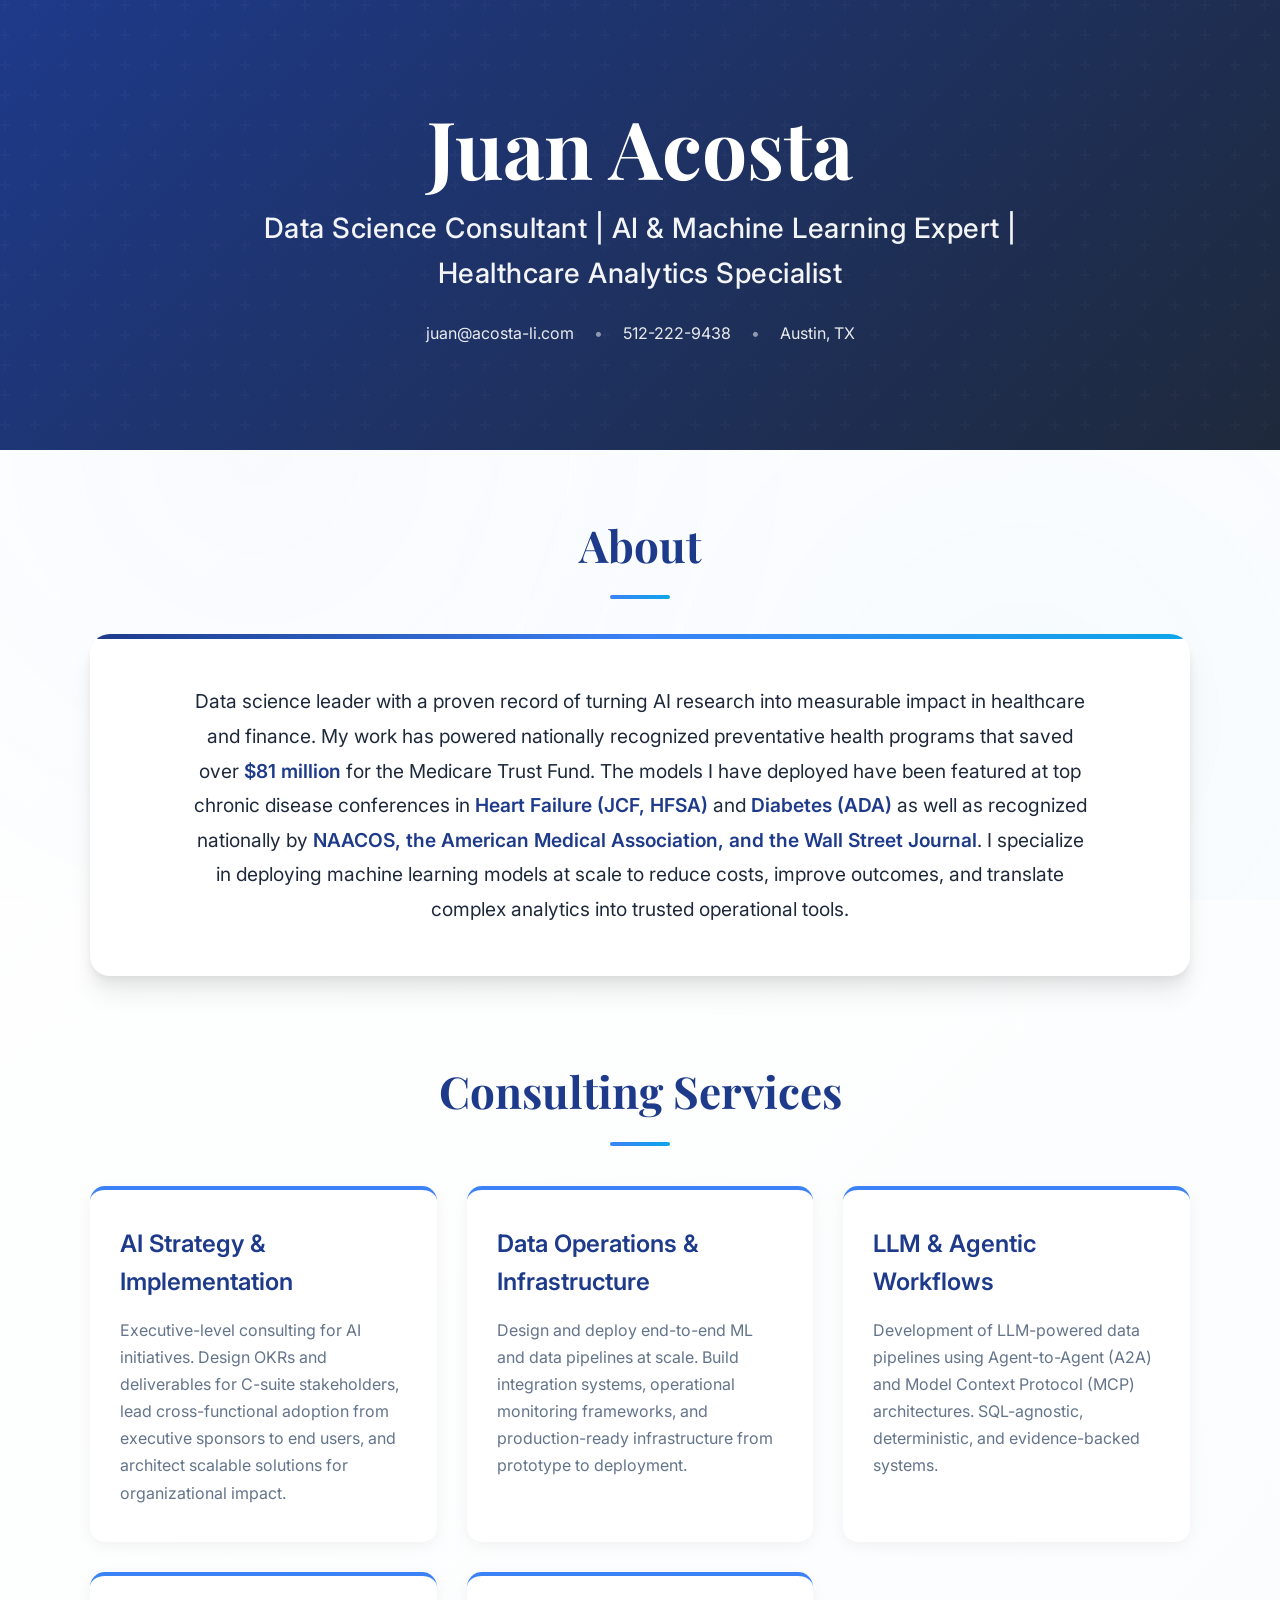
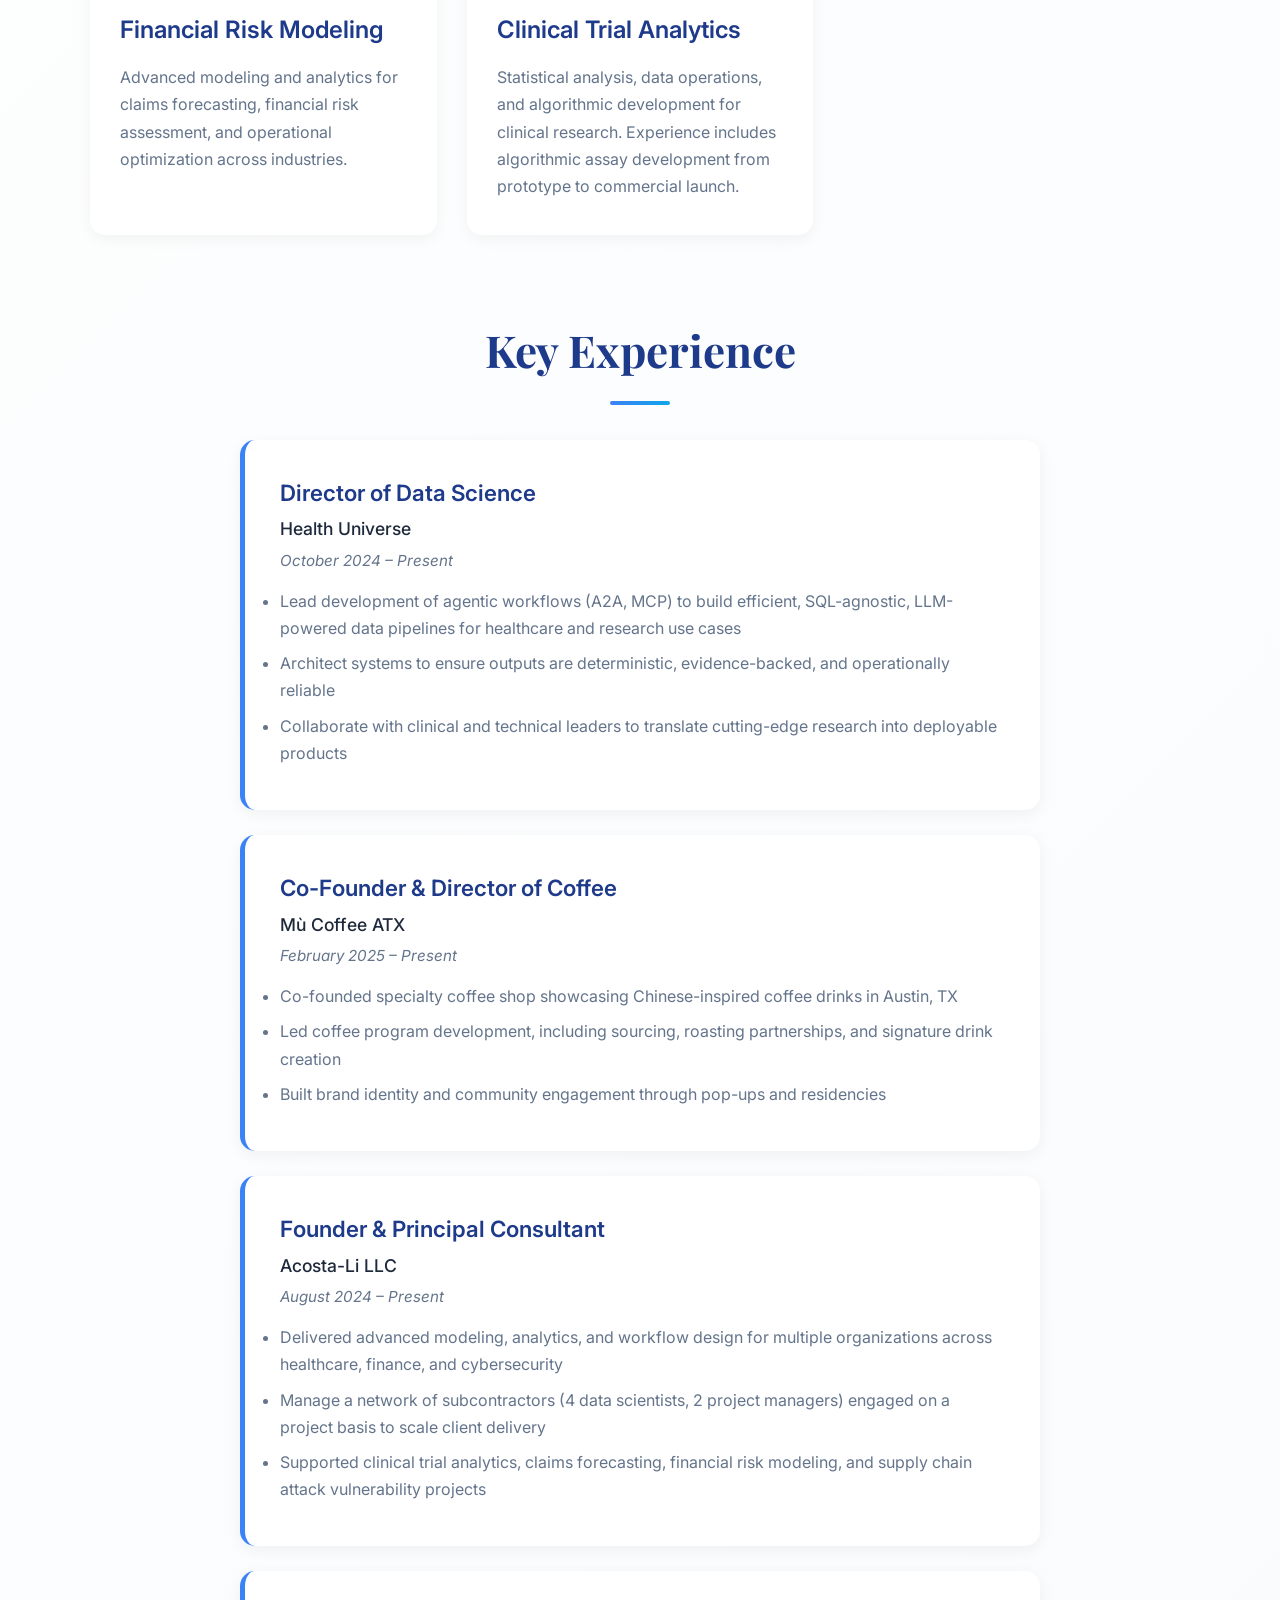
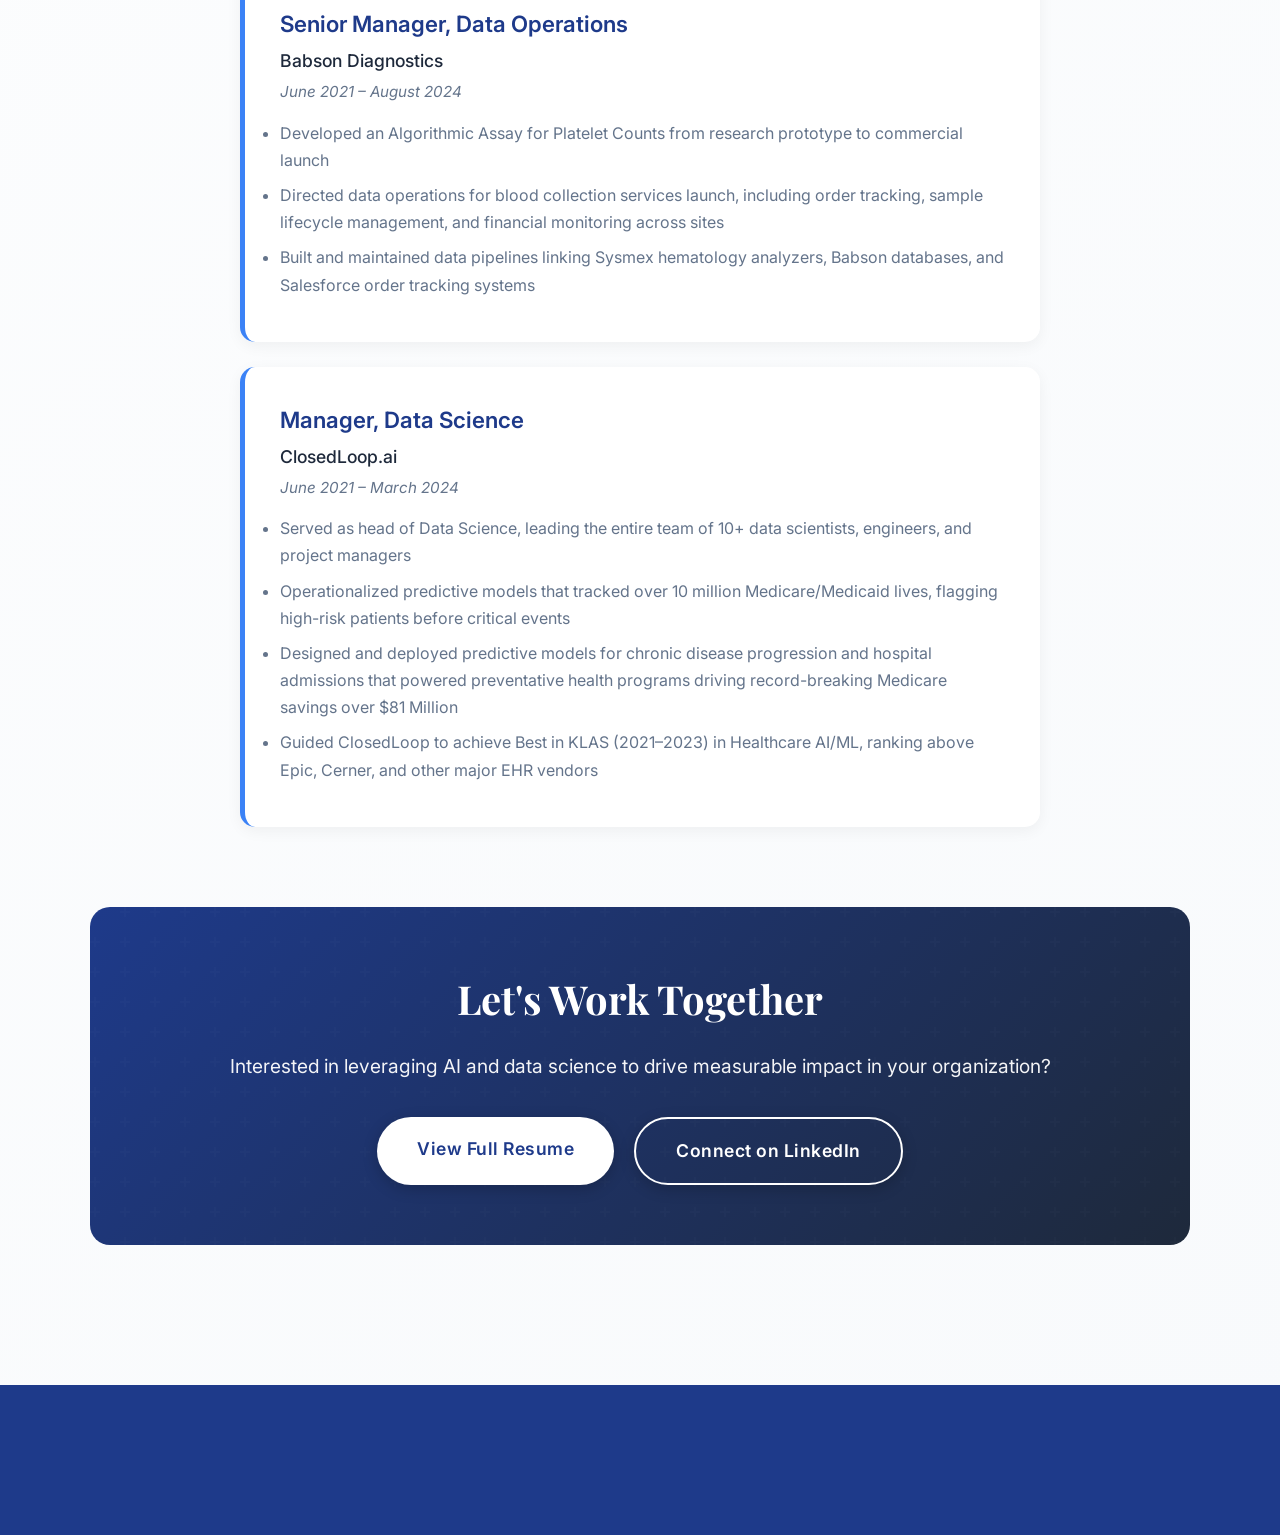
==== index.html @ 6107ee16 "Consolidate service cards and make industry-agnostic - Merged 'Machine Learning Operations' and 'Dat" ====
<!DOCTYPE html>
<html lang="en">
<head>
    <meta charset="UTF-8">
    <meta name="viewport" content="width=device-width, initial-scale=1.0">
    <meta http-equiv="X-UA-Compatible" content="ie=edge">

    <title>Juan Acosta | Data Science Leadership & AI Consulting</title>
    <meta name="description" content="Data science leader specializing in healthcare AI, machine learning, and predictive analytics. Director at Health Universe and Founder of Acosta-Li LLC.">
    <meta name="keywords" content="data science, machine learning, AI consulting, healthcare analytics, predictive modeling">

    <meta property="og:title" content="Juan Acosta - Data Science Leadership">
    <meta property="og:description" content="Data science leader with proven impact in healthcare and finance. Powered nationally recognized programs saving $81M+ for Medicare.">
    <meta property="og:type" content="website">
    <meta property="og:url" content="https://acosta-li.com">

    <link rel="preconnect" href="https://fonts.googleapis.com">
    <link rel="preconnect" href="https://fonts.gstatic.com" crossorigin>
    <link href="https://fonts.googleapis.com/css2?family=Inter:wght@400;500;600;700&family=Playfair+Display:wght@700&display=swap" rel="stylesheet">

    <style>
        :root {
            --color-primary: #1e3a8a;
            --color-primary-dark: #1e293b;
            --color-accent: #3b82f6;
            --color-cream: #fafaf9;
            --color-text: #1e293b;
            --color-text-light: #64748b;
            --color-highlight: #0ea5e9;
            --font-display: 'Playfair Display', Georgia, serif;
            --font-body: 'Inter', -apple-system, BlinkMacSystemFont, sans-serif;
        }

        * {
            margin: 0;
            padding: 0;
            box-sizing: border-box;
        }

        body {
            font-family: var(--font-body);
            background: linear-gradient(135deg, #ffffff 0%, #f8fafc 100%);
            color: var(--color-text);
            margin: 0;
            padding: 0;
            overflow-x: hidden;
            position: relative;
            line-height: 1.6;
        }

        body::before {
            content: '';
            position: fixed;
            top: 0;
            left: 0;
            right: 0;
            bottom: 0;
            background: radial-gradient(circle at 20% 50%, rgba(59, 130, 246, 0.03) 0%, transparent 50%),
                        radial-gradient(circle at 80% 80%, rgba(14, 165, 233, 0.03) 0%, transparent 50%);
            z-index: 0;
            pointer-events: none;
        }

        .banner-top {
            background: linear-gradient(135deg, var(--color-primary) 0%, var(--color-primary-dark) 100%);
            min-height: 450px;
            width: 100%;
            position: relative;
            display: flex;
            flex-direction: column;
            align-items: center;
            justify-content: center;
            padding: 60px 20px;
            z-index: 1;
            overflow: hidden;
        }

        .banner-top::before {
            content: '';
            position: absolute;
            top: 0;
            left: 0;
            right: 0;
            bottom: 0;
            background: url("data:image/svg+xml,%3Csvg width='60' height='60' viewBox='0 0 60 60' xmlns='http://www.w3.org/2000/svg'%3E%3Cg fill='none' fill-rule='evenodd'%3E%3Cg fill='%23ffffff' fill-opacity='0.05'%3E%3Cpath d='M36 34v-4h-2v4h-4v2h4v4h2v-4h4v-2h-4zm0-30V0h-2v4h-4v2h4v4h2V6h4V4h-4zM6 34v-4H4v4H0v2h4v4h2v-4h4v-2H6zM6 4V0H4v4H0v2h4v4h2V6h4V4H6z'/%3E%3C/g%3E%3C/g%3E%3C/svg%3E");
            opacity: 0.4;
            z-index: 0;
        }

        .hero-content {
            position: relative;
            z-index: 1;
            text-align: center;
            max-width: 900px;
        }

        .hero-name {
            font-family: var(--font-display);
            font-size: clamp(3rem, 8vw, 5rem);
            color: white;
            margin-bottom: 15px;
            line-height: 1.1;
            opacity: 0;
            animation: fadeInUp 0.8s ease 0.2s forwards;
        }

        .hero-title {
            font-size: clamp(1.25rem, 3vw, 1.75rem);
            color: rgba(255, 255, 255, 0.95);
            margin-bottom: 20px;
            font-weight: 500;
            letter-spacing: 0.5px;
            opacity: 0;
            animation: fadeInUp 0.8s ease 0.3s forwards;
        }

        .hero-contact {
            display: flex;
            gap: 20px;
            justify-content: center;
            flex-wrap: wrap;
            margin-top: 25px;
            opacity: 0;
            animation: fadeInUp 0.8s ease 0.4s forwards;
            color: rgba(255, 255, 255, 0.9);
        }

        .hero-contact a {
            color: rgba(255, 255, 255, 0.9);
            text-decoration: none;
            font-size: 1rem;
            transition: color 0.3s ease;
        }

        .hero-contact a:hover {
            color: white;
        }

        .main-content {
            min-height: 100vh;
            padding: 60px 20px;
            position: relative;
            z-index: 1;
        }

        .container {
            max-width: 1100px;
            width: 100%;
            margin: 0 auto;
            position: relative;
            z-index: 1;
        }

        .section {
            margin-bottom: 80px;
            opacity: 0;
            animation: fadeIn 0.8s ease forwards;
        }

        .section:nth-child(1) { animation-delay: 0.1s; }
        .section:nth-child(2) { animation-delay: 0.2s; }
        .section:nth-child(3) { animation-delay: 0.3s; }
        .section:nth-child(4) { animation-delay: 0.4s; }
        .section:nth-child(5) { animation-delay: 0.5s; }

        .section-title {
            font-family: var(--font-display);
            font-size: clamp(2rem, 4vw, 2.75rem);
            color: var(--color-primary);
            margin-bottom: 35px;
            position: relative;
            text-align: center;
        }

        .section-title::after {
            content: '';
            display: block;
            width: 60px;
            height: 4px;
            background: linear-gradient(90deg, var(--color-accent), var(--color-highlight));
            margin: 15px auto 0;
            border-radius: 2px;
        }

        .about-box {
            background: white;
            border-radius: 20px;
            padding: 50px 40px;
            box-shadow:
                0 4px 6px rgba(0, 0, 0, 0.04),
                0 10px 15px rgba(0, 0, 0, 0.05),
                0 20px 25px rgba(0, 0, 0, 0.06);
            position: relative;
            overflow: hidden;
        }

        .about-box::before {
            content: '';
            position: absolute;
            top: 0;
            left: 0;
            right: 0;
            height: 5px;
            background: linear-gradient(90deg, var(--color-primary) 0%, var(--color-accent) 50%, var(--color-highlight) 100%);
        }

        .about-text {
            font-size: 1.2rem;
            line-height: 1.8;
            color: var(--color-text);
            text-align: center;
            max-width: 900px;
            margin: 0 auto;
        }

        .about-text strong {
            color: var(--color-primary);
            font-weight: 600;
        }

        .services-grid {
            display: grid;
            grid-template-columns: repeat(auto-fit, minmax(300px, 1fr));
            gap: 30px;
            margin-top: 40px;
        }

        .service-card {
            background: white;
            border-radius: 15px;
            padding: 35px 30px;
            box-shadow: 0 4px 15px rgba(0, 0, 0, 0.05);
            transition: transform 0.3s ease, box-shadow 0.3s ease;
            border-top: 4px solid var(--color-accent);
        }

        .service-card:hover {
            transform: translateY(-5px);
            box-shadow: 0 10px 30px rgba(0, 0, 0, 0.1);
        }

        .service-card h3 {
            font-size: 1.5rem;
            color: var(--color-primary);
            margin-bottom: 15px;
            font-weight: 600;
        }

        .service-card p {
            color: var(--color-text-light);
            line-height: 1.7;
        }

        .experience-timeline {
            max-width: 800px;
            margin: 0 auto;
        }

        .experience-item {
            background: white;
            border-radius: 15px;
            padding: 35px 35px;
            margin-bottom: 25px;
            box-shadow: 0 4px 15px rgba(0, 0, 0, 0.05);
            border-left: 5px solid var(--color-accent);
            transition: transform 0.3s ease, box-shadow 0.3s ease;
        }

        .experience-item:hover {
            transform: translateX(5px);
            box-shadow: 0 6px 20px rgba(0, 0, 0, 0.08);
        }

        .experience-header {
            margin-bottom: 15px;
        }

        .experience-title {
            font-size: 1.4rem;
            color: var(--color-primary);
            font-weight: 600;
            margin-bottom: 5px;
        }

        .experience-company {
            font-size: 1.1rem;
            color: var(--color-text);
            font-weight: 500;
            margin-bottom: 5px;
        }

        .experience-company a {
            color: var(--color-text);
            text-decoration: none;
            transition: color 0.3s ease;
        }

        .experience-company a:hover {
            color: var(--color-accent);
        }

        .experience-date {
            font-size: 0.95rem;
            color: var(--color-text-light);
            font-style: italic;
        }

        .experience-description {
            color: var(--color-text-light);
            line-height: 1.7;
        }

        .experience-description li {
            margin-bottom: 8px;
        }

        .cta-section {
            text-align: center;
            background: linear-gradient(135deg, var(--color-primary) 0%, var(--color-primary-dark) 100%);
            border-radius: 20px;
            padding: 60px 40px;
            color: white;
            position: relative;
            overflow: hidden;
        }

        .cta-section::before {
            content: '';
            position: absolute;
            top: 0;
            left: 0;
            right: 0;
            bottom: 0;
            background: url("data:image/svg+xml,%3Csvg width='60' height='60' viewBox='0 0 60 60' xmlns='http://www.w3.org/2000/svg'%3E%3Cg fill='none' fill-rule='evenodd'%3E%3Cg fill='%23ffffff' fill-opacity='0.05'%3E%3Cpath d='M36 34v-4h-2v4h-4v2h4v4h2v-4h4v-2h-4zm0-30V0h-2v4h-4v2h4v4h2V6h4V4h-4zM6 34v-4H4v4H0v2h4v4h2v-4h4v-2H6zM6 4V0H4v4H0v2h4v4h2V6h4V4H6z'/%3E%3C/g%3E%3C/g%3E%3C/svg%3E");
            opacity: 0.3;
            z-index: 0;
        }

        .cta-section h2 {
            font-family: var(--font-display);
            font-size: clamp(2rem, 4vw, 2.5rem);
            margin-bottom: 20px;
            position: relative;
            z-index: 1;
        }

        .cta-section p {
            font-size: 1.2rem;
            margin-bottom: 35px;
            opacity: 0.95;
            position: relative;
            z-index: 1;
        }

        .button-group {
            display: flex;
            gap: 20px;
            justify-content: center;
            flex-wrap: wrap;
            position: relative;
            z-index: 1;
        }

        .cta-button {
            display: inline-block;
            background: white;
            color: var(--color-primary);
            padding: 18px 40px;
            text-decoration: none;
            border-radius: 50px;
            font-size: 1.1rem;
            font-weight: 600;
            letter-spacing: 0.5px;
            transition: all 0.3s ease;
            box-shadow: 0 4px 15px rgba(0, 0, 0, 0.2);
        }

        .cta-button:hover {
            transform: translateY(-3px);
            box-shadow: 0 6px 25px rgba(0, 0, 0, 0.3);
            background: #f8fafc;
        }

        .cta-button.secondary {
            background: transparent;
            color: white;
            border: 2px solid white;
        }

        .cta-button.secondary:hover {
            background: white;
            color: var(--color-primary);
        }

        .banner-bottom {
            background: var(--color-primary);
            height: 150px;
            width: 100%;
            position: relative;
            z-index: 1;
        }

        @keyframes fadeInUp {
            from {
                opacity: 0;
                transform: translateY(20px);
            }
            to {
                opacity: 1;
                transform: translateY(0);
            }
        }

        @keyframes fadeIn {
            from { opacity: 0; }
            to { opacity: 1; }
        }

        @media (max-width: 768px) {
            .banner-top {
                min-height: 350px;
                padding: 40px 20px;
            }

            .hero-name {
                font-size: 2.5rem;
            }

            .hero-title {
                font-size: 1.1rem;
            }

            .hero-contact {
                flex-direction: column;
                gap: 10px;
            }

            .main-content {
                padding: 40px 20px;
            }

            .section {
                margin-bottom: 60px;
            }

            .about-box {
                padding: 35px 25px;
            }

            .about-text {
                font-size: 1.05rem;
            }

            .services-grid {
                grid-template-columns: 1fr;
            }

            .experience-item {
                padding: 25px 20px;
            }

            .cta-section {
                padding: 40px 25px;
            }

            .button-group {
                flex-direction: column;
                align-items: center;
            }

            .cta-button {
                width: 100%;
                max-width: 300px;
            }
        }
    </style>
</head>
<body>
    <div class="banner-top">
        <div class="hero-content">
            <h1 class="hero-name">Juan Acosta</h1>
            <p class="hero-title">Data Science Consultant | AI & Machine Learning Expert | Healthcare Analytics Specialist</p>
            <div class="hero-contact">
                <a href="mailto:juan@acosta-li.com">juan@acosta-li.com</a>
                <span style="color: rgba(255, 255, 255, 0.5);">•</span>
                <a href="tel:512-222-9438">512-222-9438</a>
                <span style="color: rgba(255, 255, 255, 0.5);">•</span>
                <span>Austin, TX</span>
            </div>
        </div>
    </div>

    <div class="main-content">
        <div class="container">

            <!-- About Section -->
            <div class="section">
                <h2 class="section-title">About</h2>
                <div class="about-box">
                    <p class="about-text">
                        Data science leader with a proven record of turning AI research into measurable impact in healthcare and finance.
                        My work has powered nationally recognized preventative health programs that saved over <strong>$81 million</strong> for the Medicare Trust Fund.
                        The models I have deployed have been featured at top chronic disease conferences in <strong>Heart Failure (JCF, HFSA)</strong> and
                        <strong>Diabetes (ADA)</strong> as well as recognized nationally by <strong>NAACOS, the American Medical Association, and the Wall Street Journal</strong>.
                        I specialize in deploying machine learning models at scale to reduce costs, improve outcomes, and translate complex analytics into trusted operational tools.
                    </p>
                </div>
            </div>

            <!-- Services Section -->
            <div class="section">
                <h2 class="section-title">Consulting Services</h2>
                <div class="services-grid">
                    <div class="service-card">
                        <h3>AI Strategy & Implementation</h3>
                        <p>Executive-level consulting for AI initiatives. Design OKRs and deliverables for C-suite stakeholders, lead cross-functional adoption from executive sponsors to end users, and architect scalable solutions for organizational impact.</p>
                    </div>
                    <div class="service-card">
                        <h3>Data Operations & Infrastructure</h3>
                        <p>Design and deploy end-to-end ML and data pipelines at scale. Build integration systems, operational monitoring frameworks, and production-ready infrastructure from prototype to deployment.</p>
                    </div>
                    <div class="service-card">
                        <h3>LLM & Agentic Workflows</h3>
                        <p>Development of LLM-powered data pipelines using Agent-to-Agent (A2A) and Model Context Protocol (MCP) architectures. SQL-agnostic, deterministic, and evidence-backed systems.</p>
                    </div>
                    <div class="service-card">
                        <h3>Financial Risk Modeling</h3>
                        <p>Advanced modeling and analytics for claims forecasting, financial risk assessment, and operational optimization across industries.</p>
                    </div>
                    <div class="service-card">
                        <h3>Clinical Trial Analytics</h3>
                        <p>Statistical analysis, data operations, and algorithmic development for clinical research. Experience includes algorithmic assay development from prototype to commercial launch.</p>
                    </div>
                </div>
            </div>

            <!-- Experience Section -->
            <div class="section">
                <h2 class="section-title">Key Experience</h2>
                <div class="experience-timeline">
                    <div class="experience-item">
                        <div class="experience-header">
                            <div class="experience-title">Director of Data Science</div>
                            <div class="experience-company"><a href="https://www.healthuniverse.com/" target="_blank" rel="noopener">Health Universe</a></div>
                            <div class="experience-date">October 2024 – Present</div>
                        </div>
                        <ul class="experience-description">
                            <li>Lead development of agentic workflows (A2A, MCP) to build efficient, SQL-agnostic, LLM-powered data pipelines for healthcare and research use cases</li>
                            <li>Architect systems to ensure outputs are deterministic, evidence-backed, and operationally reliable</li>
                            <li>Collaborate with clinical and technical leaders to translate cutting-edge research into deployable products</li>
                        </ul>
                    </div>

                    <div class="experience-item">
                        <div class="experience-header">
                            <div class="experience-title">Co-Founder & Director of Coffee</div>
                            <div class="experience-company"><a href="https://mucoffeeatx.com" target="_blank" rel="noopener">Mù Coffee ATX</a></div>
                            <div class="experience-date">February 2025 – Present</div>
                        </div>
                        <ul class="experience-description">
                            <li>Co-founded specialty coffee shop showcasing Chinese-inspired coffee drinks in Austin, TX</li>
                            <li>Led coffee program development, including sourcing, roasting partnerships, and signature drink creation</li>
                            <li>Built brand identity and community engagement through pop-ups and residencies</li>
                        </ul>
                    </div>

                    <div class="experience-item">
                        <div class="experience-header">
                            <div class="experience-title">Founder & Principal Consultant</div>
                            <div class="experience-company">Acosta-Li LLC</div>
                            <div class="experience-date">August 2024 – Present</div>
                        </div>
                        <ul class="experience-description">
                            <li>Delivered advanced modeling, analytics, and workflow design for multiple organizations across healthcare, finance, and cybersecurity</li>
                            <li>Manage a network of subcontractors (4 data scientists, 2 project managers) engaged on a project basis to scale client delivery</li>
                            <li>Supported clinical trial analytics, claims forecasting, financial risk modeling, and supply chain attack vulnerability projects</li>
                        </ul>
                    </div>

                    <div class="experience-item">
                        <div class="experience-header">
                            <div class="experience-title">Senior Manager, Data Operations</div>
                            <div class="experience-company"><a href="https://betterway.com/media-coverage/2024-07-30-wall-street-journal" target="_blank" rel="noopener">Babson Diagnostics</a></div>
                            <div class="experience-date">June 2021 – August 2024</div>
                        </div>
                        <ul class="experience-description">
                            <li>Developed an Algorithmic Assay for Platelet Counts from research prototype to commercial launch</li>
                            <li>Directed data operations for blood collection services launch, including order tracking, sample lifecycle management, and financial monitoring across sites</li>
                            <li>Built and maintained data pipelines linking Sysmex hematology analyzers, Babson databases, and Salesforce order tracking systems</li>
                        </ul>
                    </div>

                    <div class="experience-item">
                        <div class="experience-header">
                            <div class="experience-title">Manager, Data Science</div>
                            <div class="experience-company"><a href="https://www.closedloop.ai/awards-recognition" target="_blank" rel="noopener">ClosedLoop.ai</a></div>
                            <div class="experience-date">June 2021 – March 2024</div>
                        </div>
                        <ul class="experience-description">
                            <li>Served as head of Data Science, leading the entire team of 10+ data scientists, engineers, and project managers</li>
                            <li>Operationalized predictive models that tracked over 10 million Medicare/Medicaid lives, flagging high-risk patients before critical events</li>
                            <li>Designed and deployed predictive models for chronic disease progression and hospital admissions that powered preventative health programs driving record-breaking Medicare savings over $81 Million</li>
                            <li>Guided ClosedLoop to achieve Best in KLAS (2021–2023) in Healthcare AI/ML, ranking above Epic, Cerner, and other major EHR vendors</li>
                        </ul>
                    </div>
                </div>
            </div>

            <!-- CTA Section -->
            <div class="section">
                <div class="cta-section">
                    <h2>Let's Work Together</h2>
                    <p>Interested in leveraging AI and data science to drive measurable impact in your organization?</p>
                    <div class="button-group">
                        <a href="resume.html" class="cta-button">View Full Resume</a>
                        <a href="https://www.linkedin.com/in/juan-acosta-556a39108/" target="_blank" rel="noopener" class="cta-button secondary">Connect on LinkedIn</a>
                    </div>
                </div>
            </div>

        </div>
    </div>

    <div class="banner-bottom"></div>
</body>
</html>
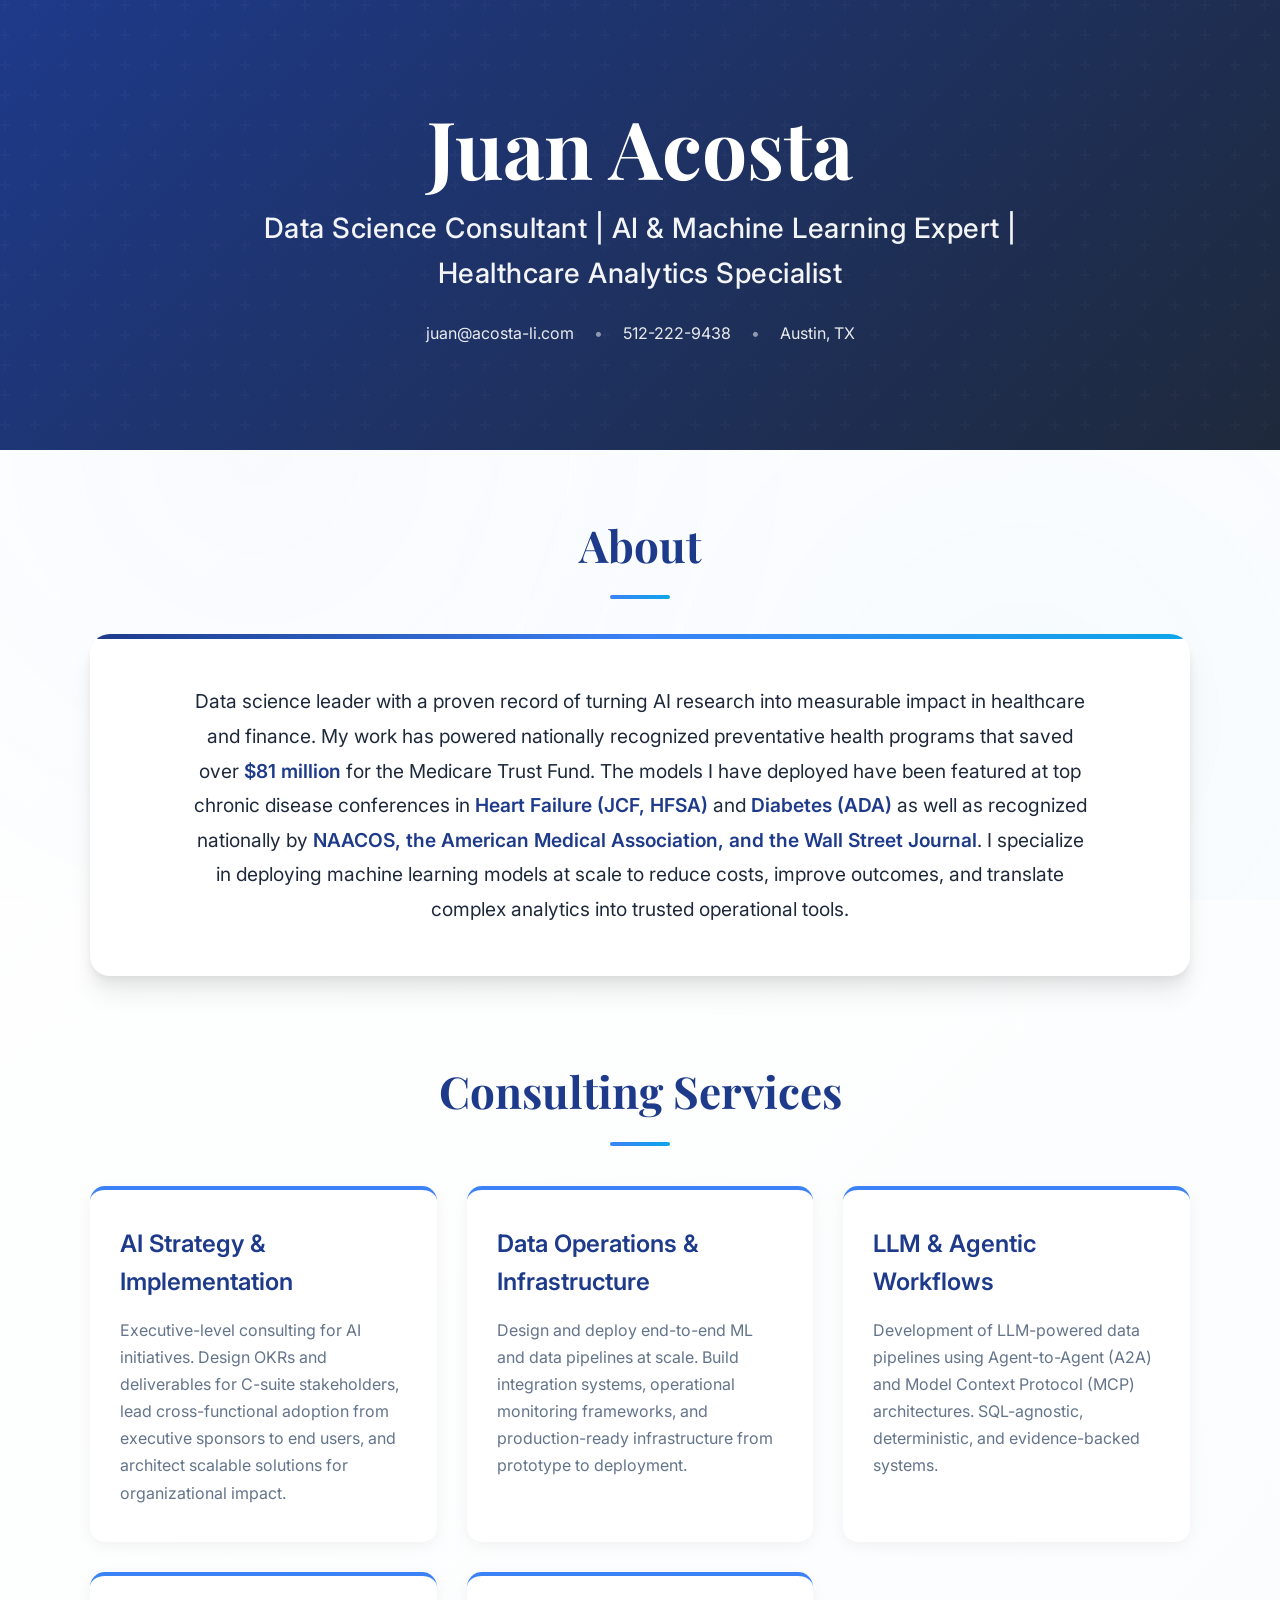
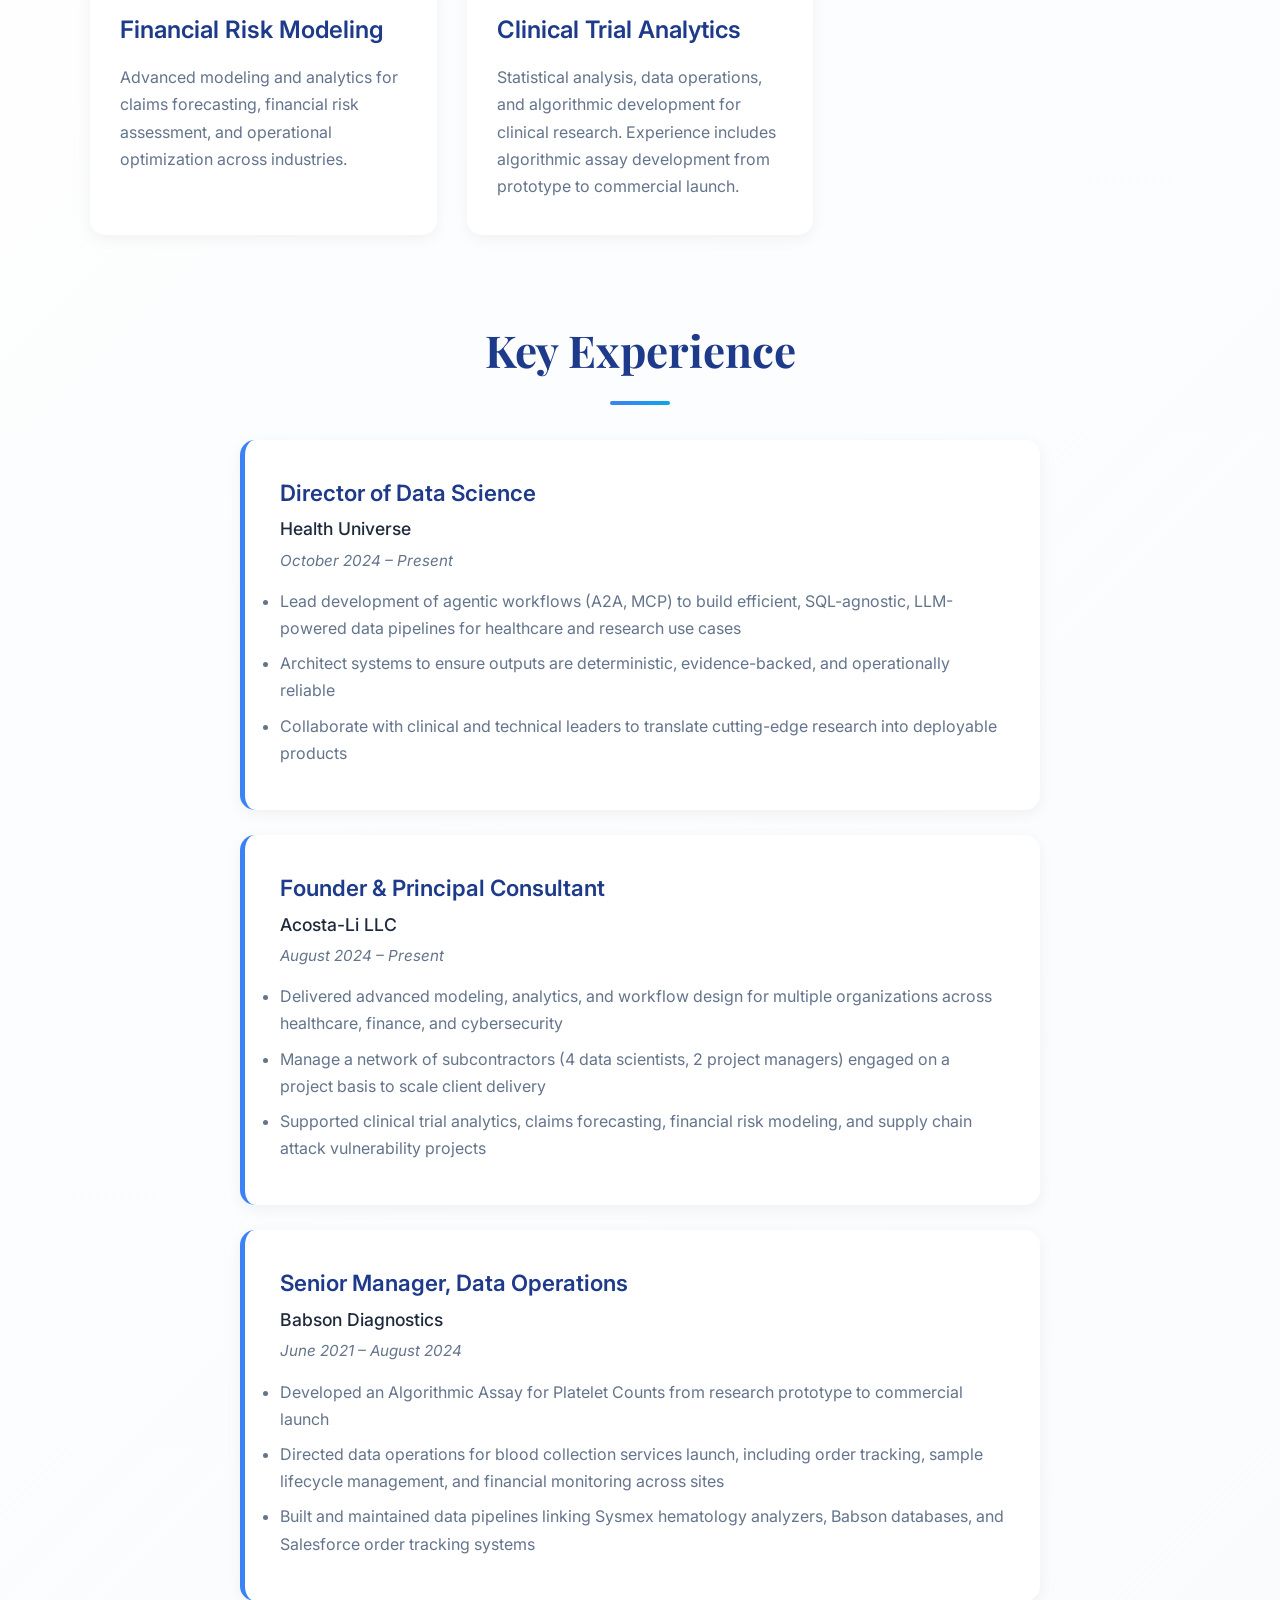
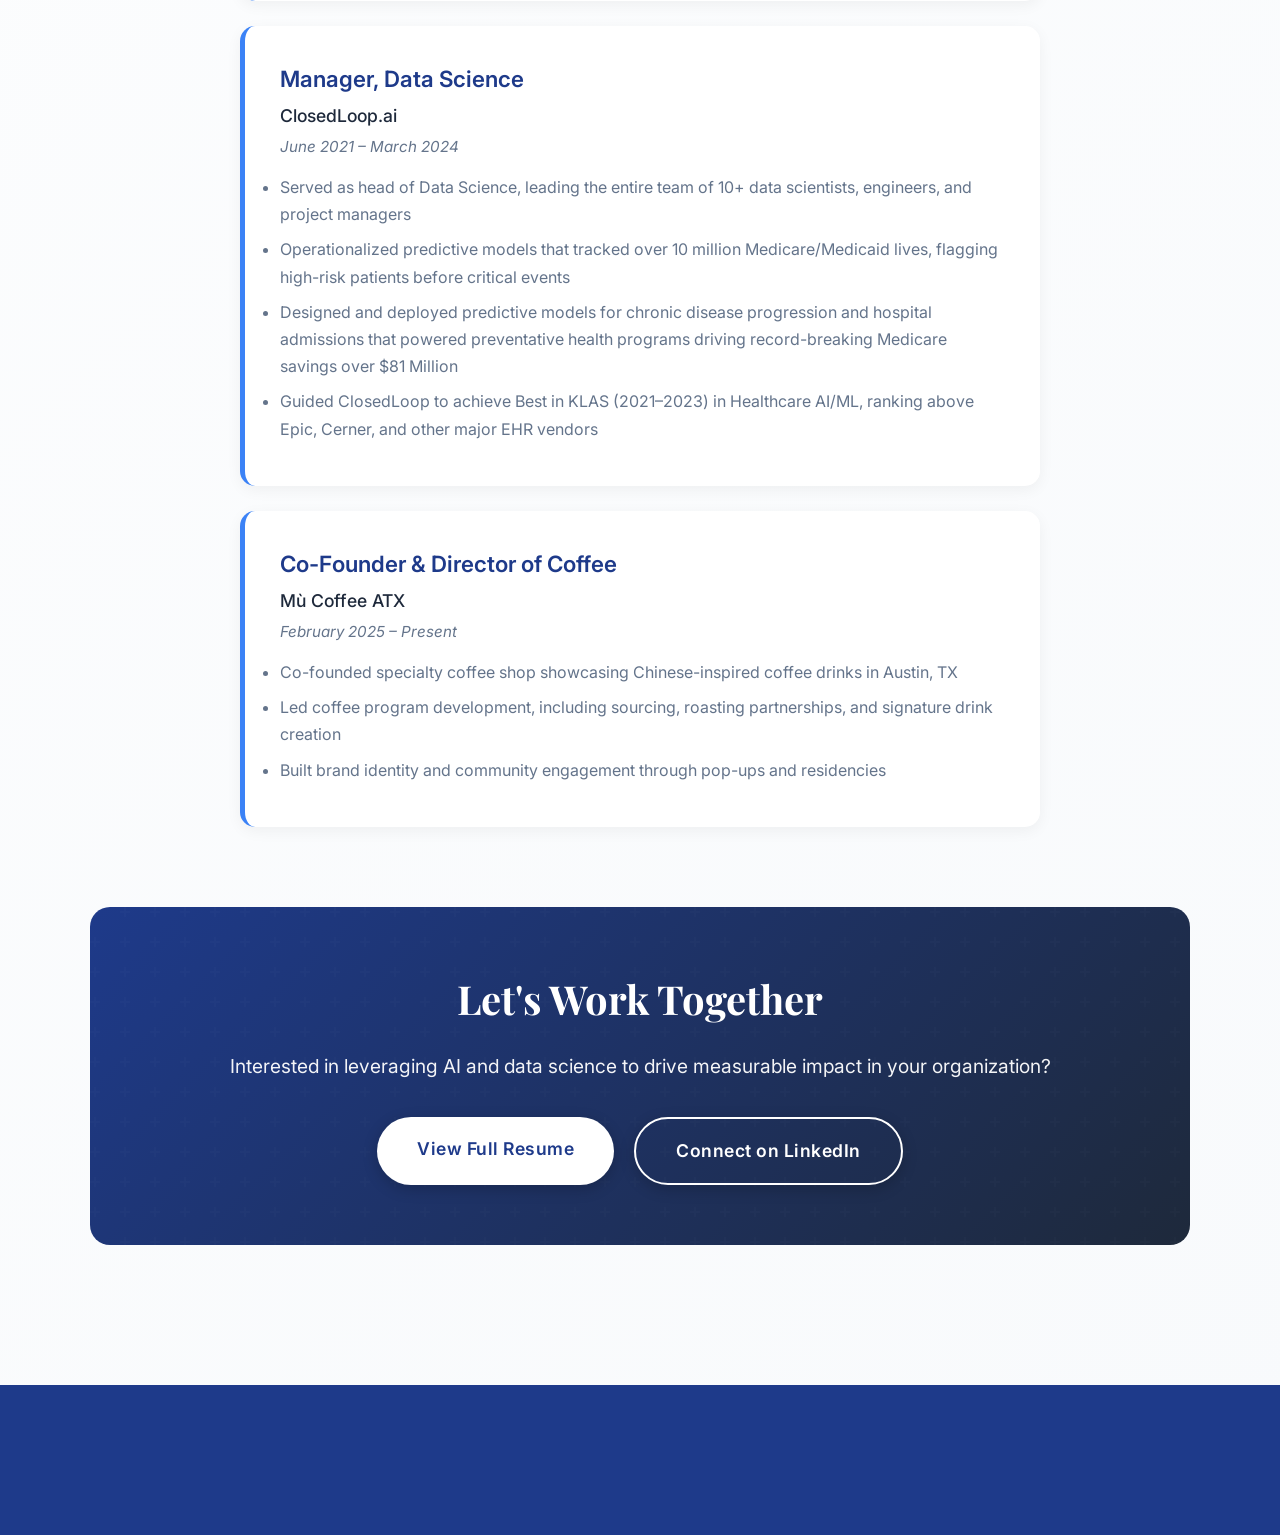
==== commit b0a54fc1: "Move Mù Coffee experience to bottom of timeline Reordered experience section to place Mù Coffee ATX " ====
--- a/index.html
+++ b/index.html
@@ -553,19 +553,6 @@
 
                     <div class="experience-item">
                         <div class="experience-header">
-                            <div class="experience-title">Co-Founder & Director of Coffee</div>
-                            <div class="experience-company"><a href="https://mucoffeeatx.com" target="_blank" rel="noopener">Mù Coffee ATX</a></div>
-                            <div class="experience-date">February 2025 – Present</div>
-                        </div>
-                        <ul class="experience-description">
-                            <li>Co-founded specialty coffee shop showcasing Chinese-inspired coffee drinks in Austin, TX</li>
-                            <li>Led coffee program development, including sourcing, roasting partnerships, and signature drink creation</li>
-                            <li>Built brand identity and community engagement through pop-ups and residencies</li>
-                        </ul>
-                    </div>
-
-                    <div class="experience-item">
-                        <div class="experience-header">
                             <div class="experience-title">Founder & Principal Consultant</div>
                             <div class="experience-company">Acosta-Li LLC</div>
                             <div class="experience-date">August 2024 – Present</div>
@@ -603,6 +590,19 @@
                             <li>Guided ClosedLoop to achieve Best in KLAS (2021–2023) in Healthcare AI/ML, ranking above Epic, Cerner, and other major EHR vendors</li>
                         </ul>
                     </div>
+
+                    <div class="experience-item">
+                        <div class="experience-header">
+                            <div class="experience-title">Co-Founder & Director of Coffee</div>
+                            <div class="experience-company"><a href="https://mucoffeeatx.com" target="_blank" rel="noopener">Mù Coffee ATX</a></div>
+                            <div class="experience-date">February 2025 – Present</div>
+                        </div>
+                        <ul class="experience-description">
+                            <li>Co-founded specialty coffee shop showcasing Chinese-inspired coffee drinks in Austin, TX</li>
+                            <li>Led coffee program development, including sourcing, roasting partnerships, and signature drink creation</li>
+                            <li>Built brand identity and community engagement through pop-ups and residencies</li>
+                        </ul>
+                    </div>
                 </div>
             </div>
 
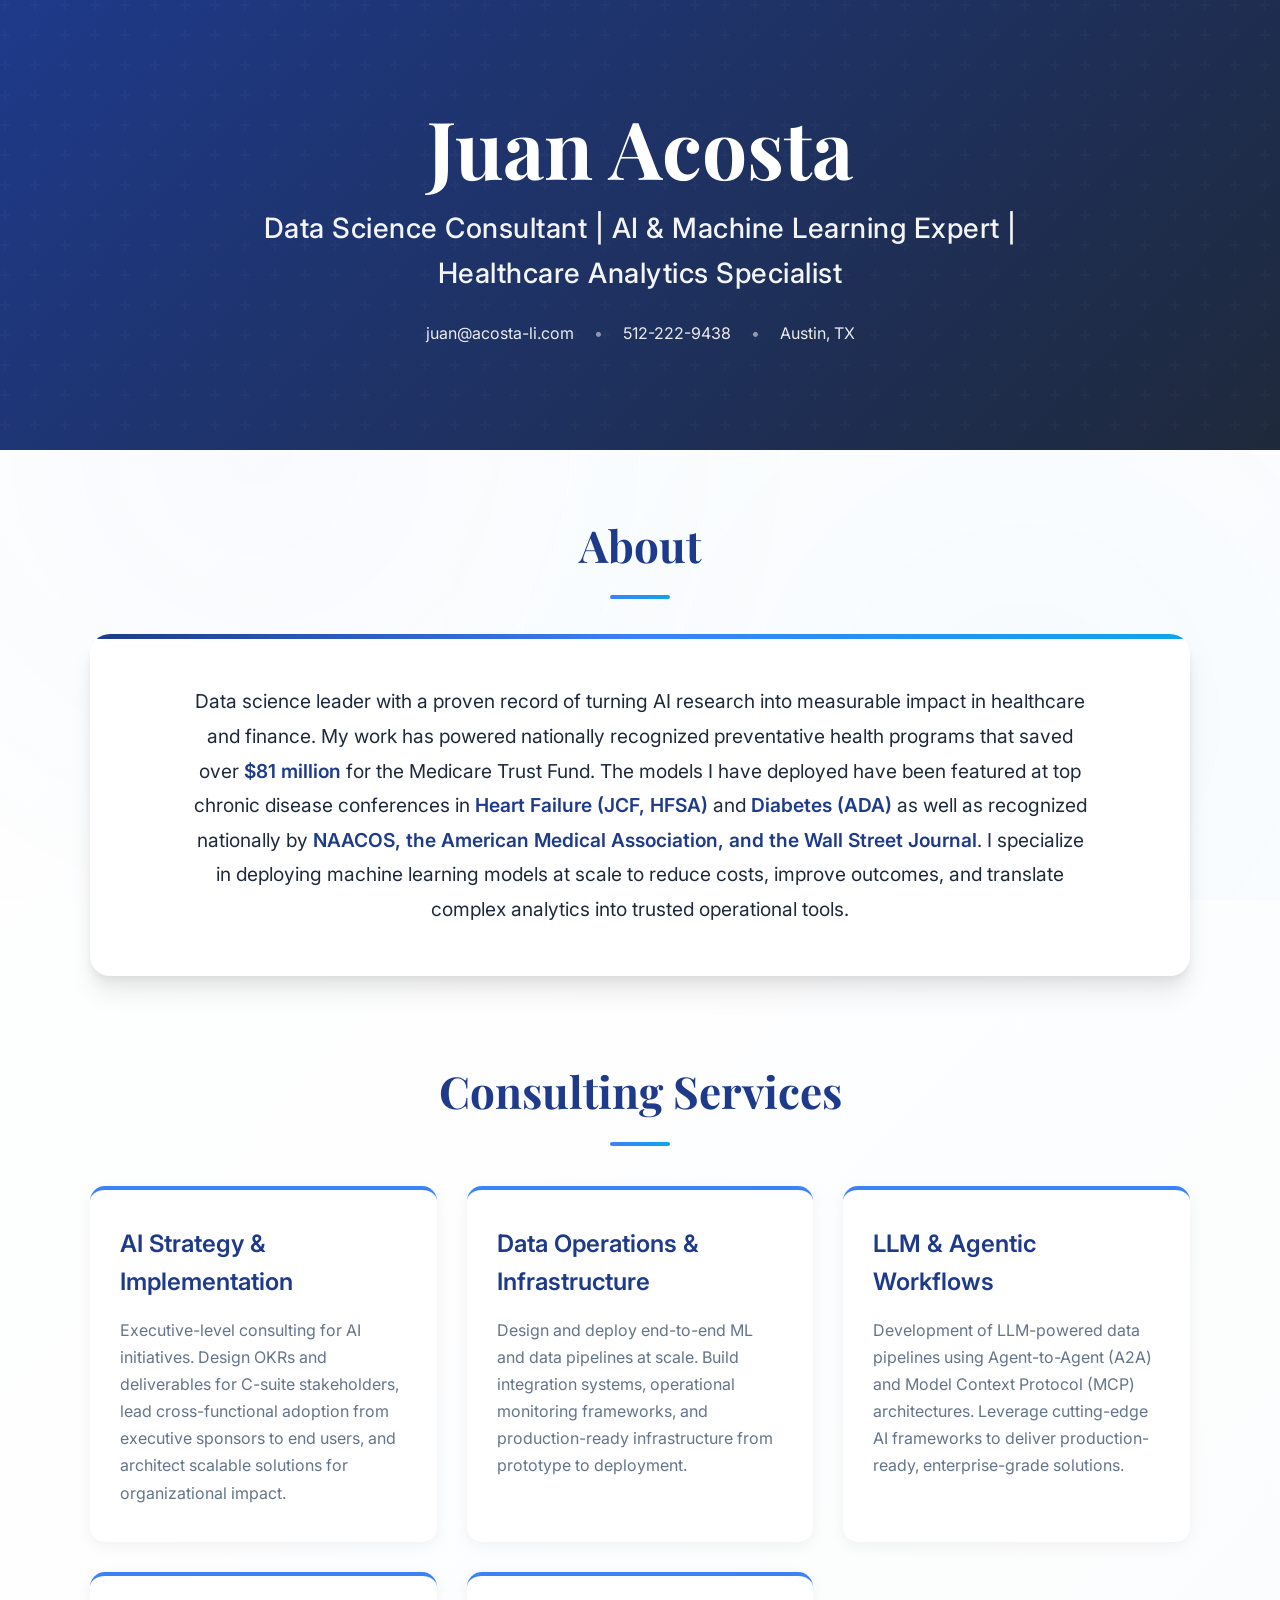
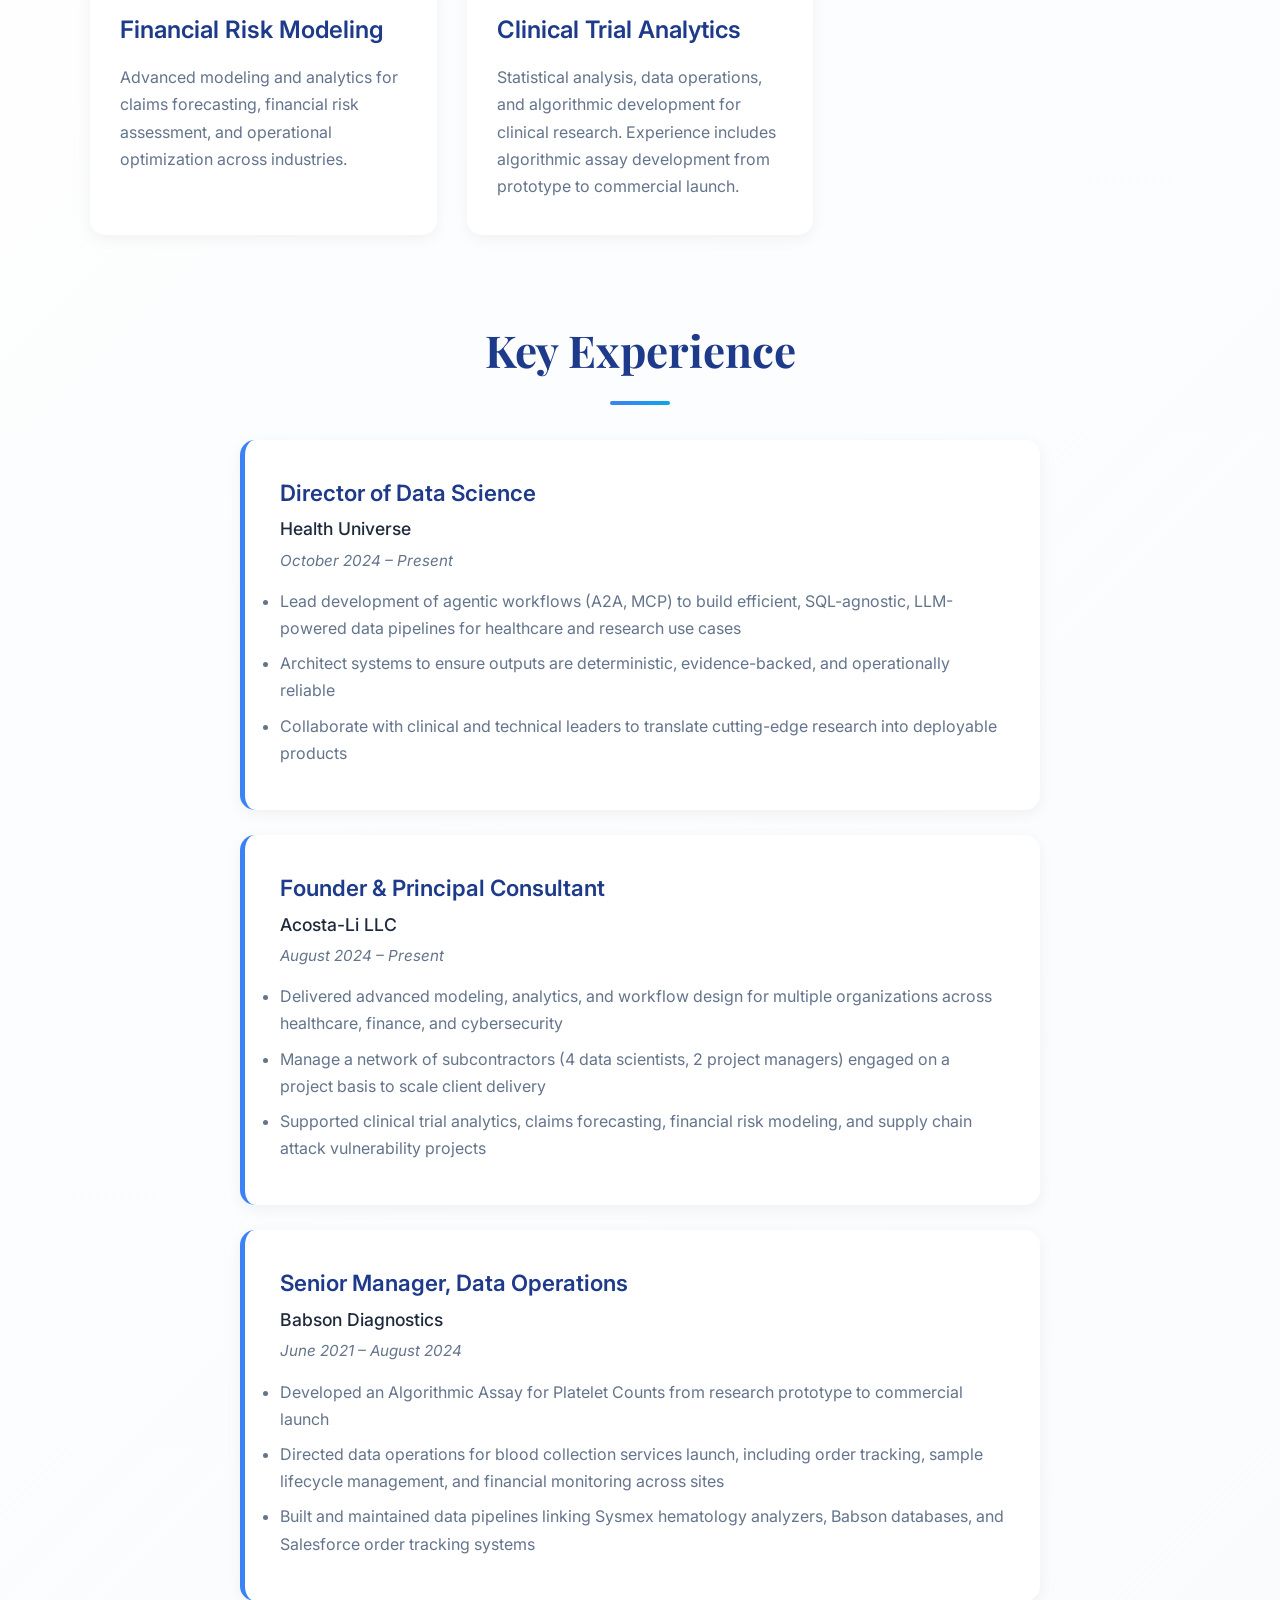
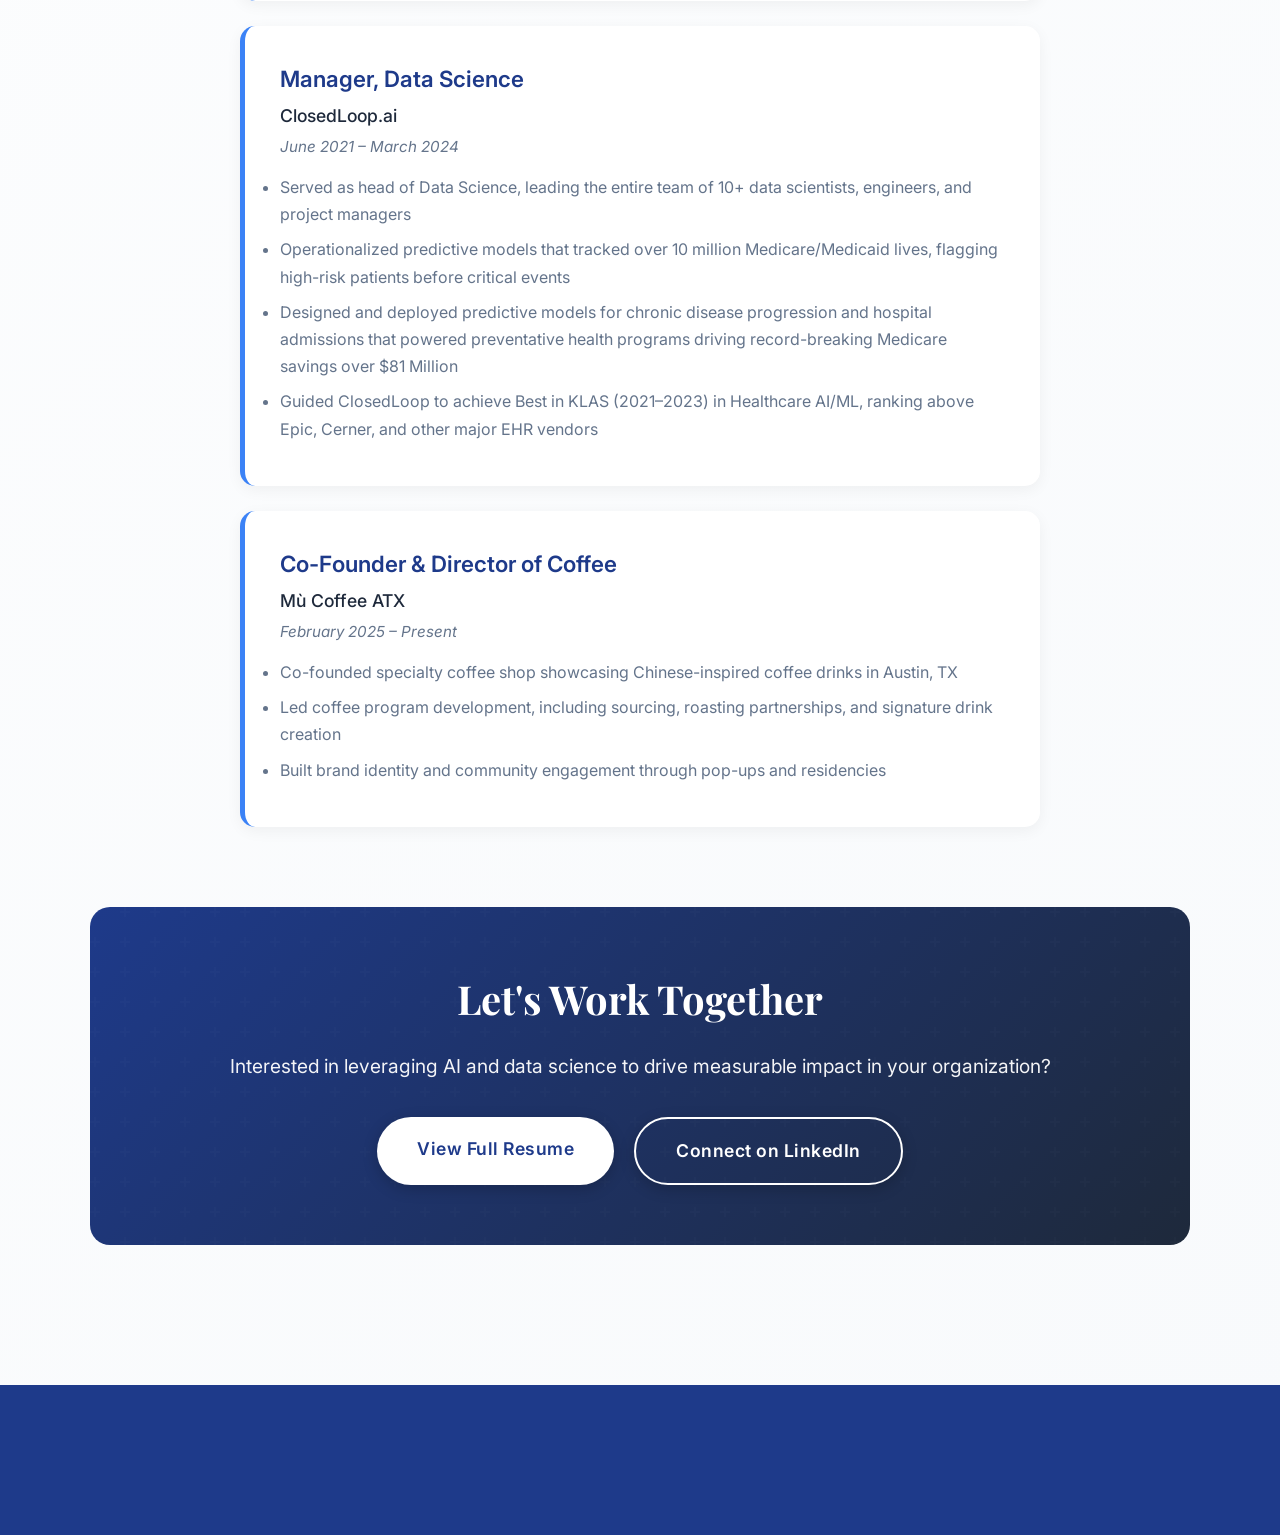
==== commit 96adc2a3: "Update LLM & Agentic Workflows service description Changed last sentence from technical specifics (S" ====
--- a/index.html
+++ b/index.html
@@ -521,7 +521,7 @@
                     </div>
                     <div class="service-card">
                         <h3>LLM & Agentic Workflows</h3>
-                        <p>Development of LLM-powered data pipelines using Agent-to-Agent (A2A) and Model Context Protocol (MCP) architectures. SQL-agnostic, deterministic, and evidence-backed systems.</p>
+                        <p>Development of LLM-powered data pipelines using Agent-to-Agent (A2A) and Model Context Protocol (MCP) architectures. Leverage cutting-edge AI frameworks to deliver production-ready, enterprise-grade solutions.</p>
                     </div>
                     <div class="service-card">
                         <h3>Financial Risk Modeling</h3>
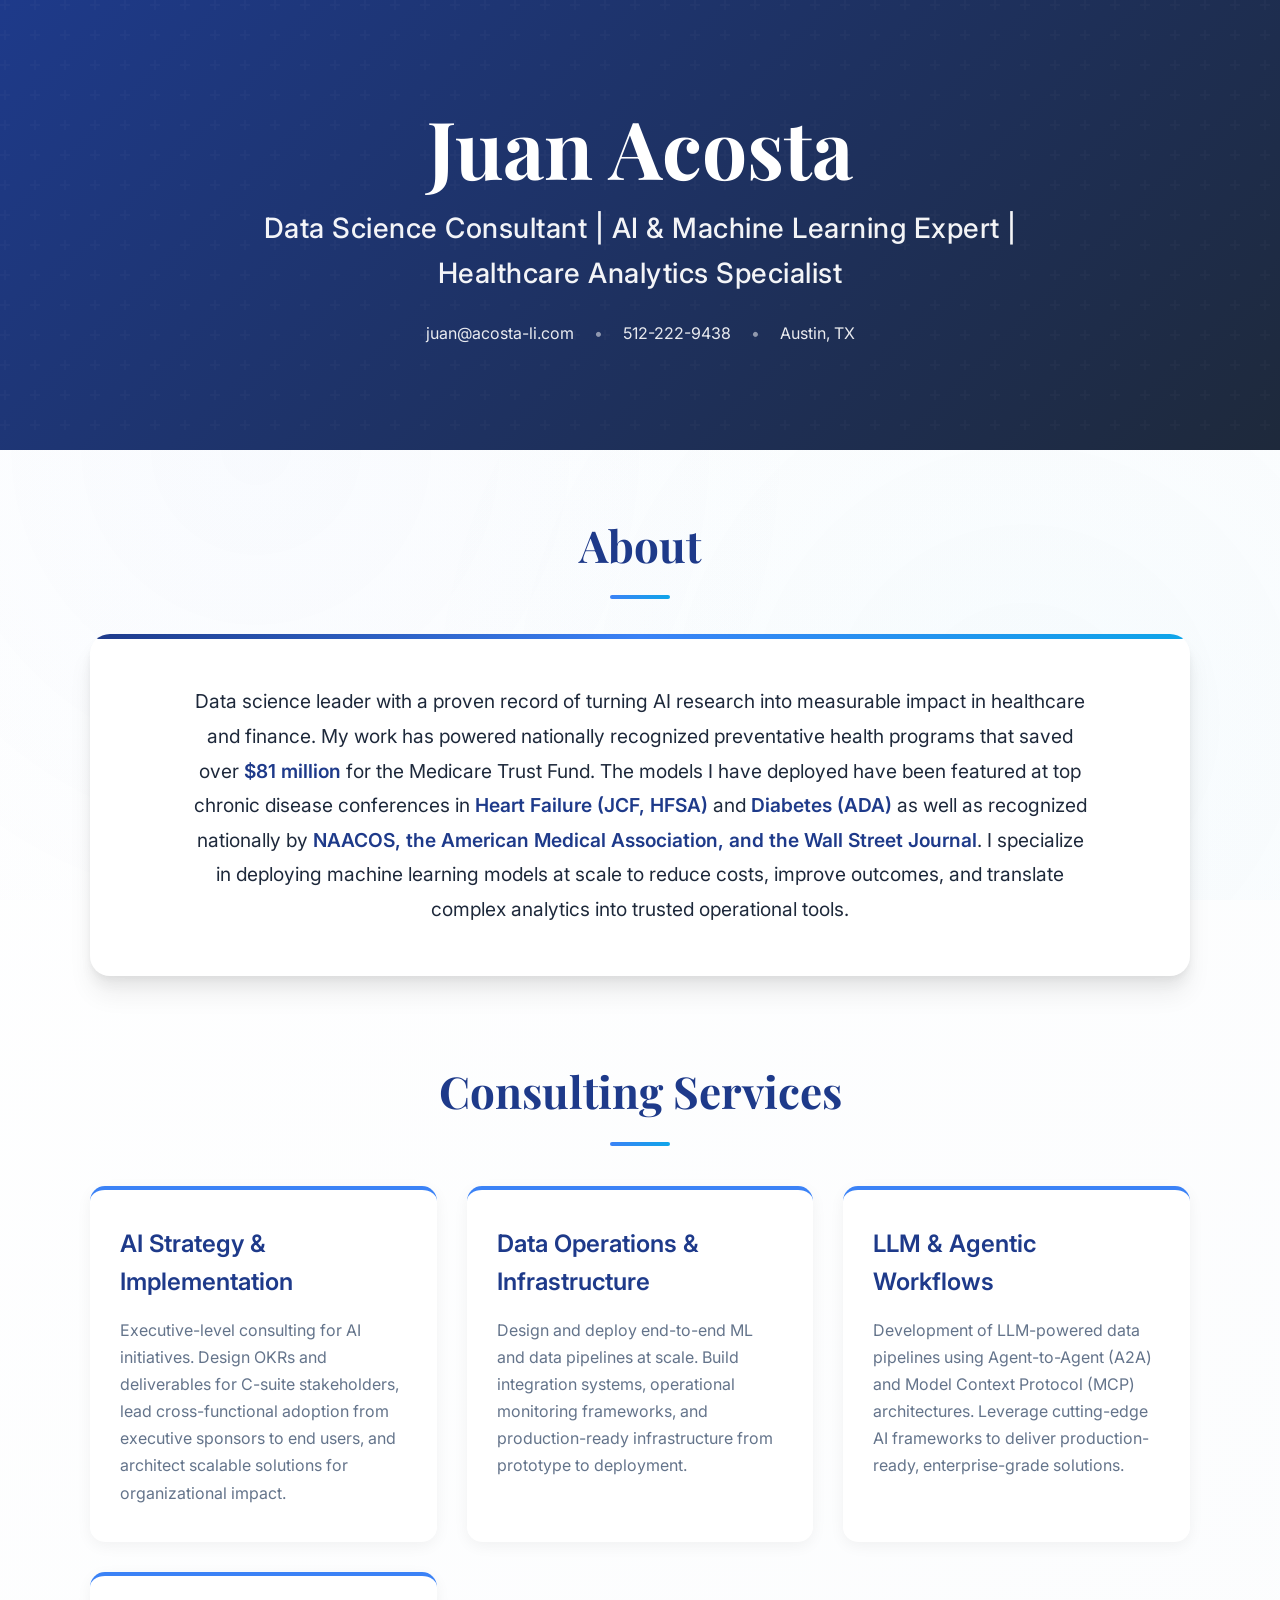
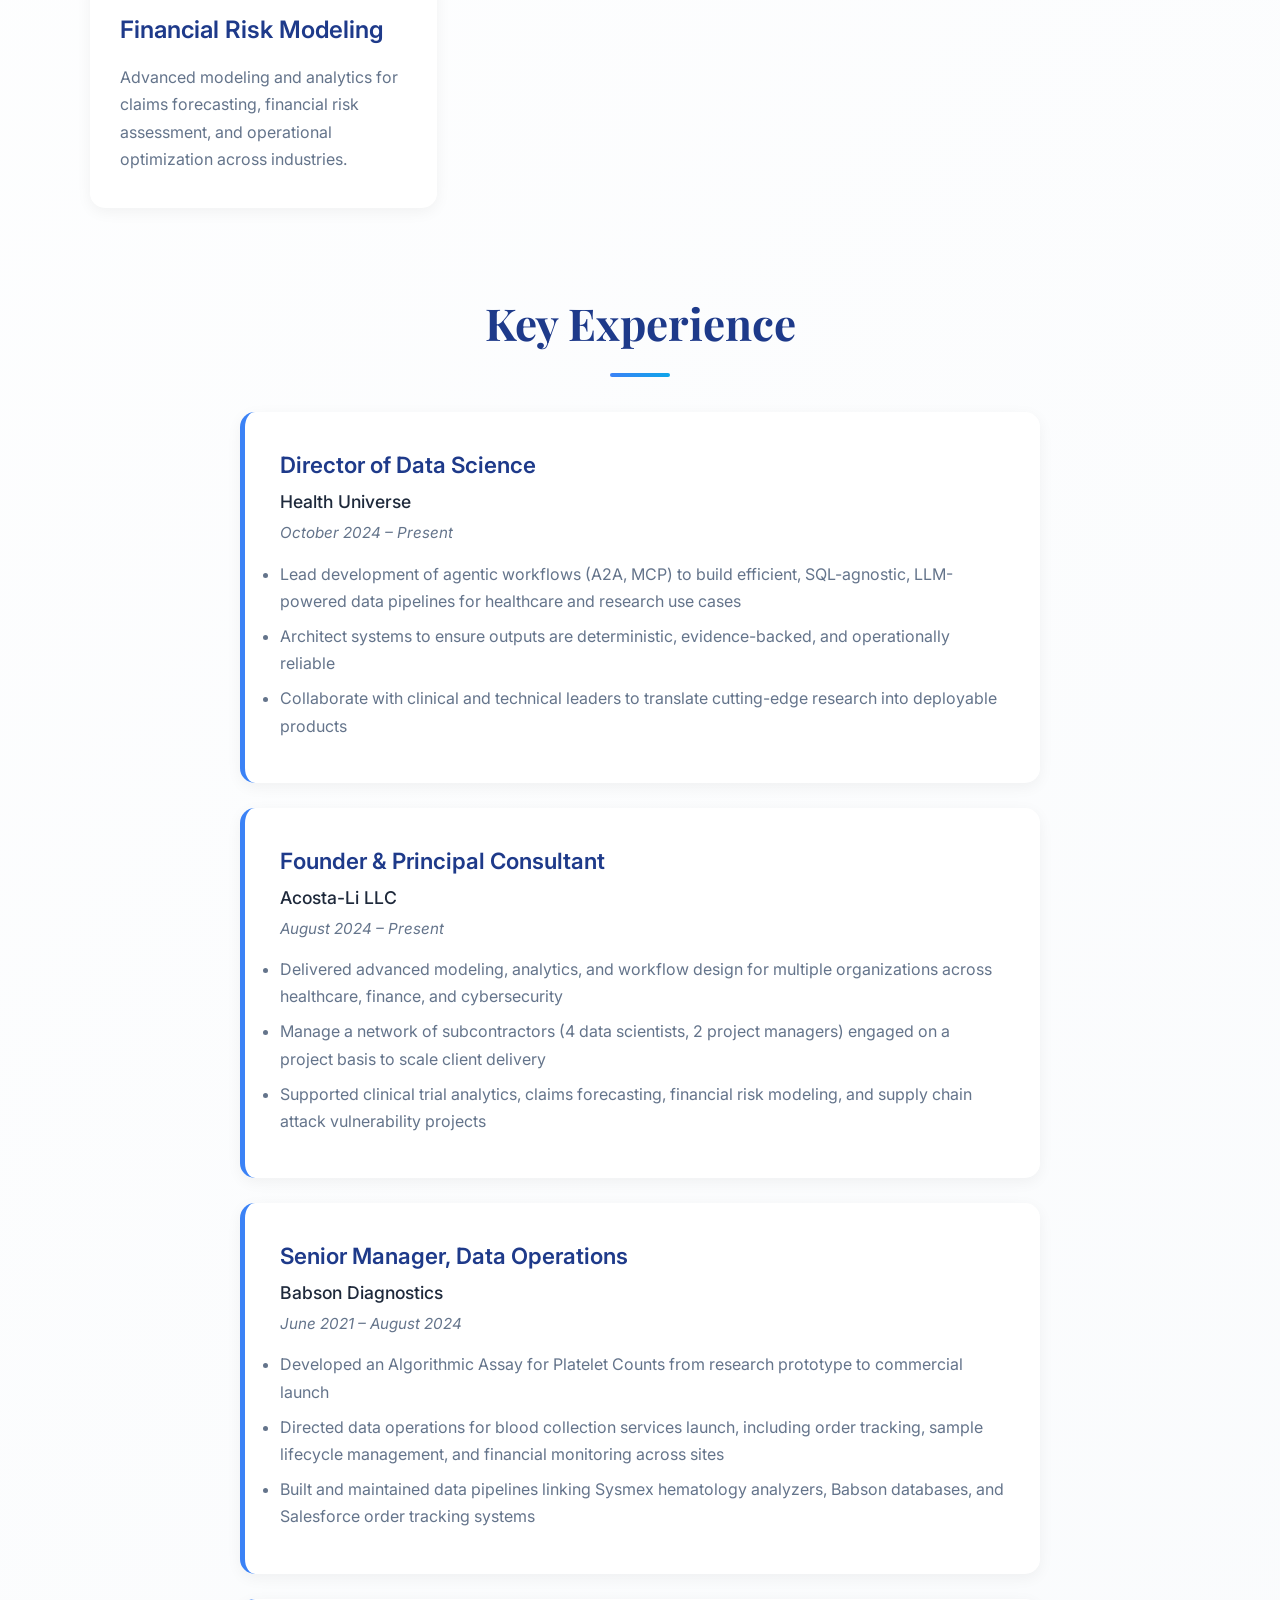
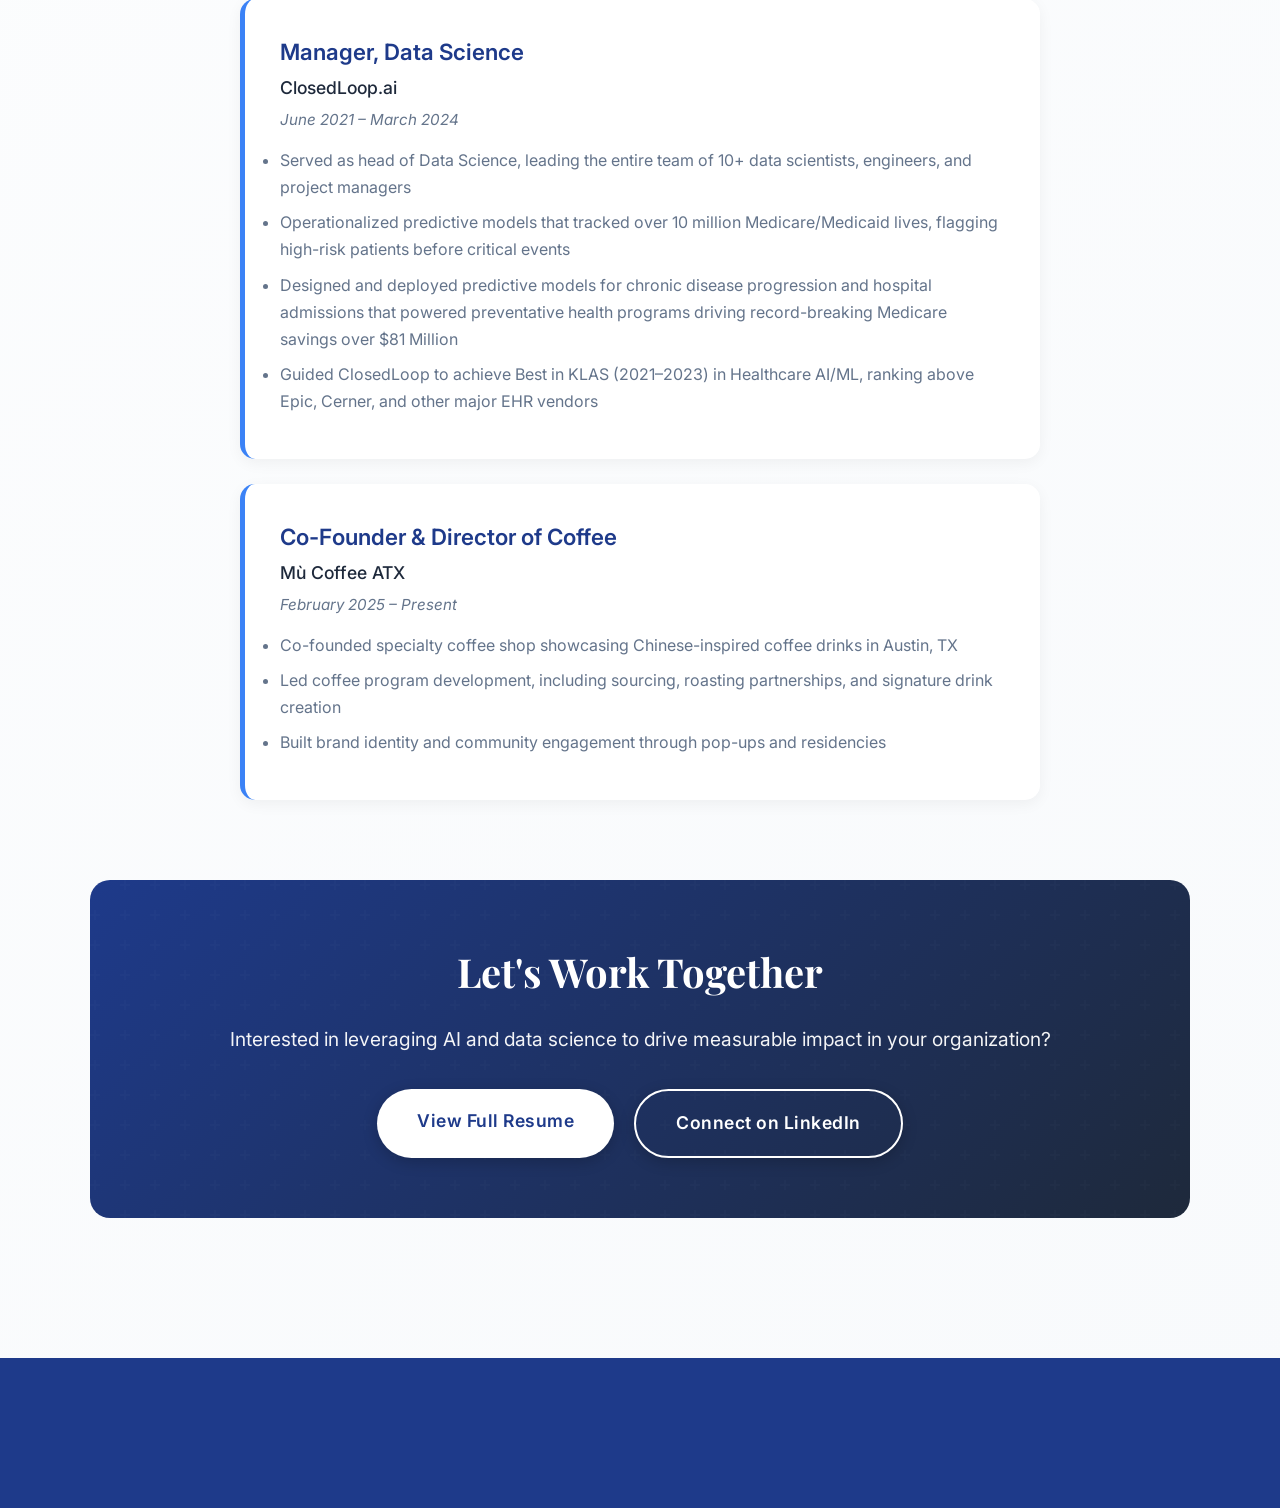
==== commit 35535631: "Remove Clinical Trial Analytics service card Removed overly specific Clinical Trial Analytics servic" ====
--- a/index.html
+++ b/index.html
@@ -527,10 +527,6 @@
                         <h3>Financial Risk Modeling</h3>
                         <p>Advanced modeling and analytics for claims forecasting, financial risk assessment, and operational optimization across industries.</p>
                     </div>
-                    <div class="service-card">
-                        <h3>Clinical Trial Analytics</h3>
-                        <p>Statistical analysis, data operations, and algorithmic development for clinical research. Experience includes algorithmic assay development from prototype to commercial launch.</p>
-                    </div>
                 </div>
             </div>
 
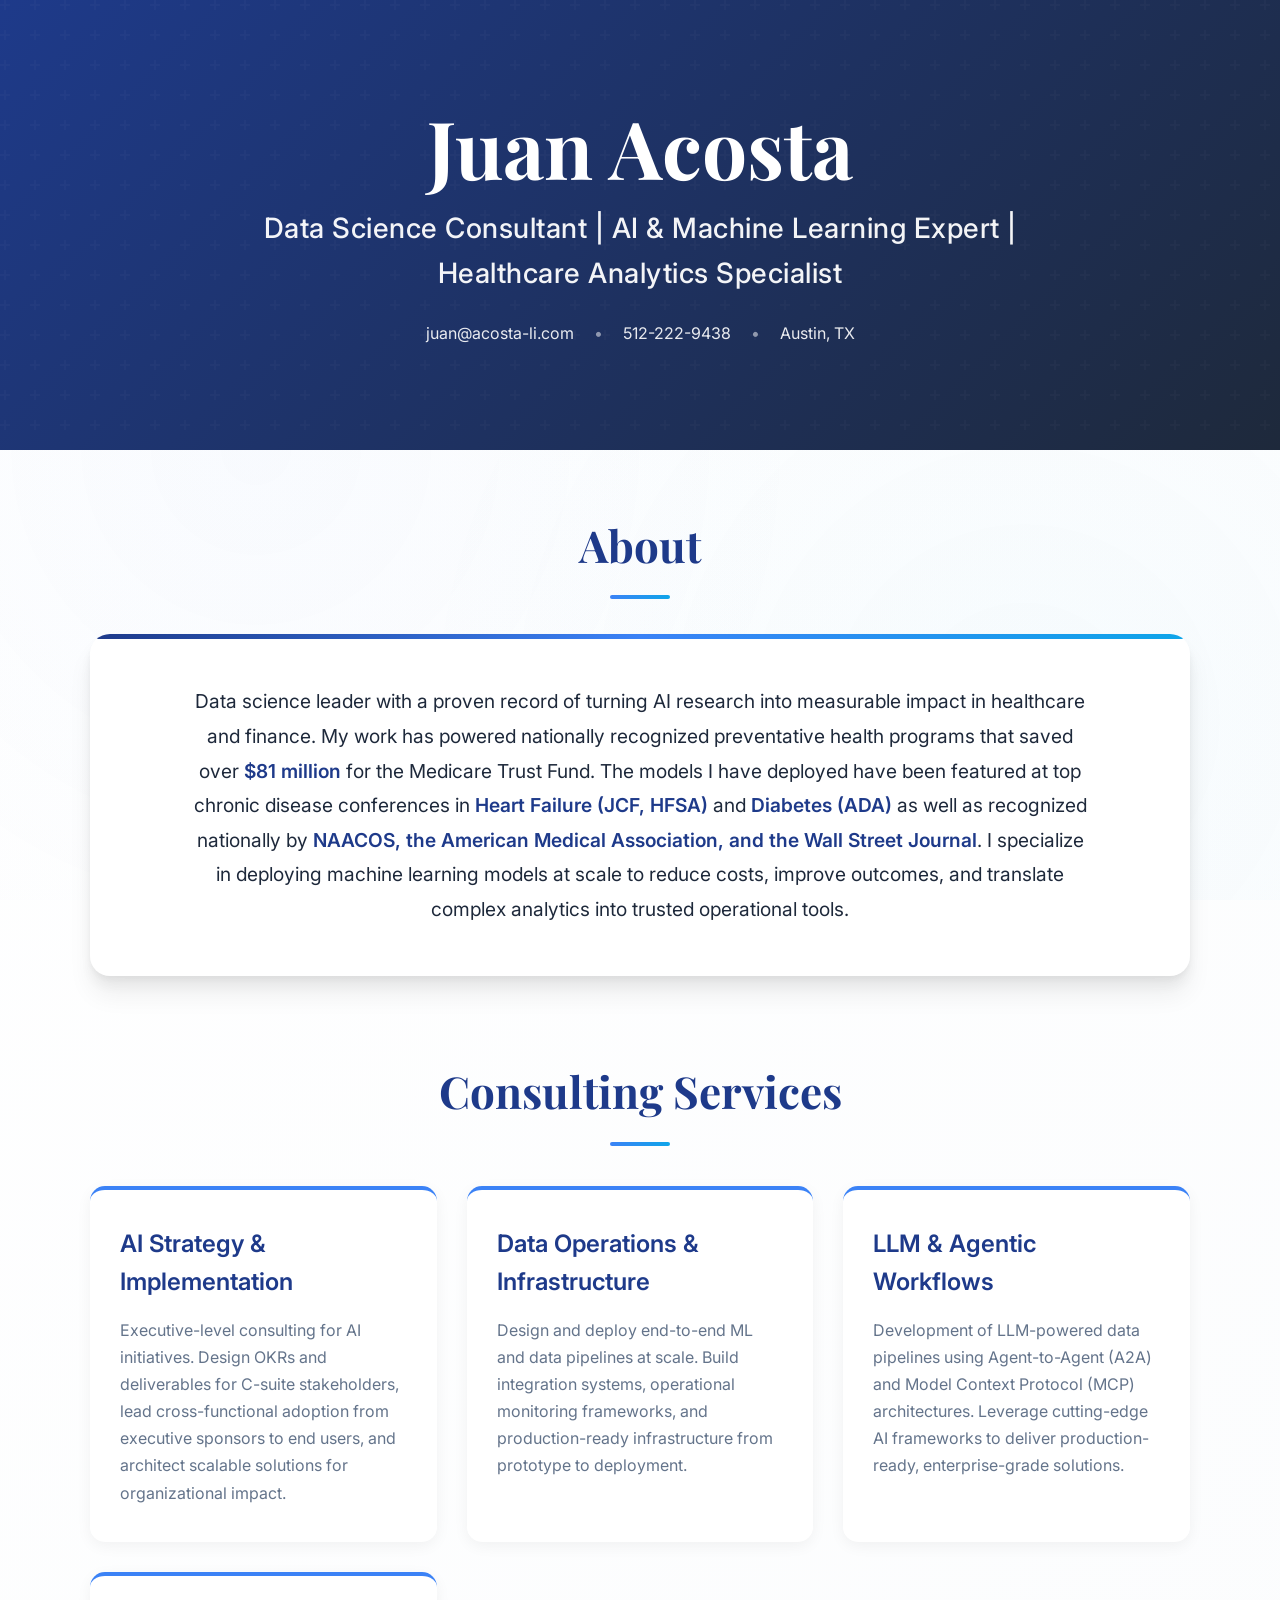
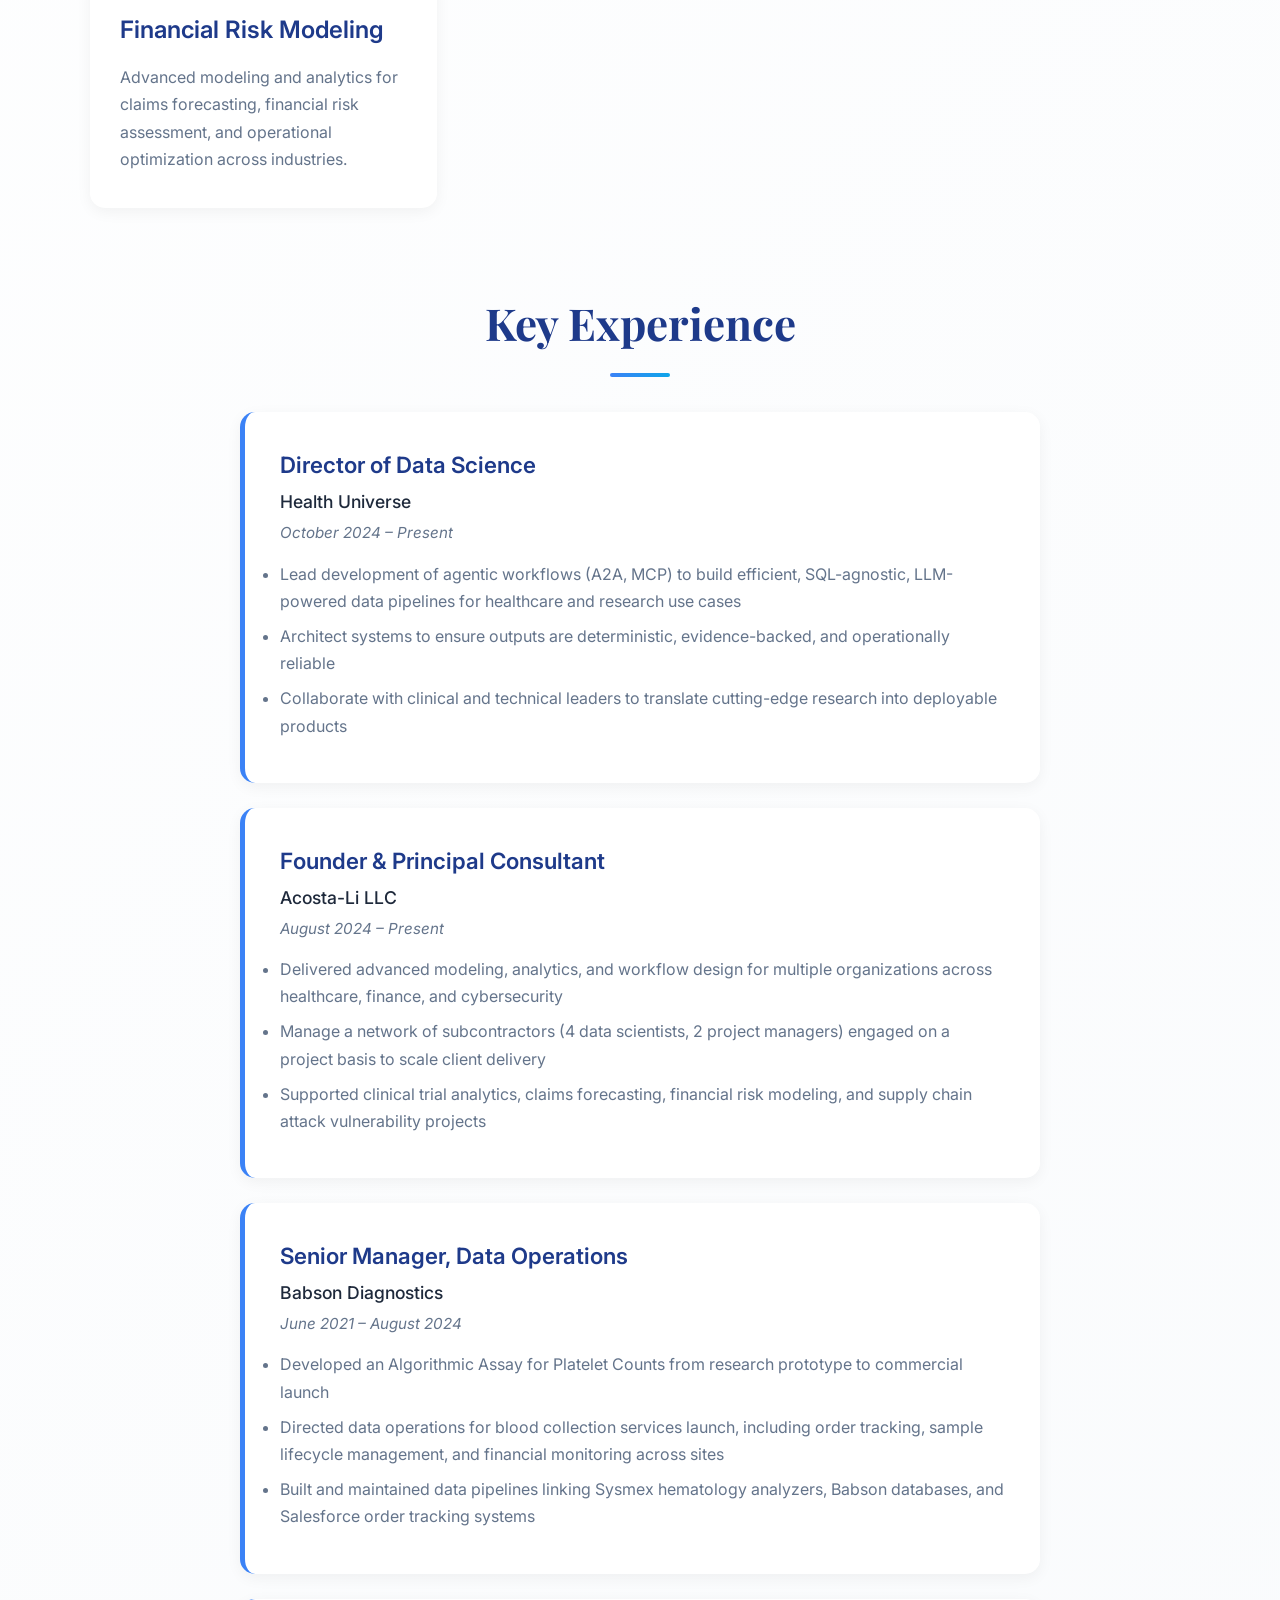
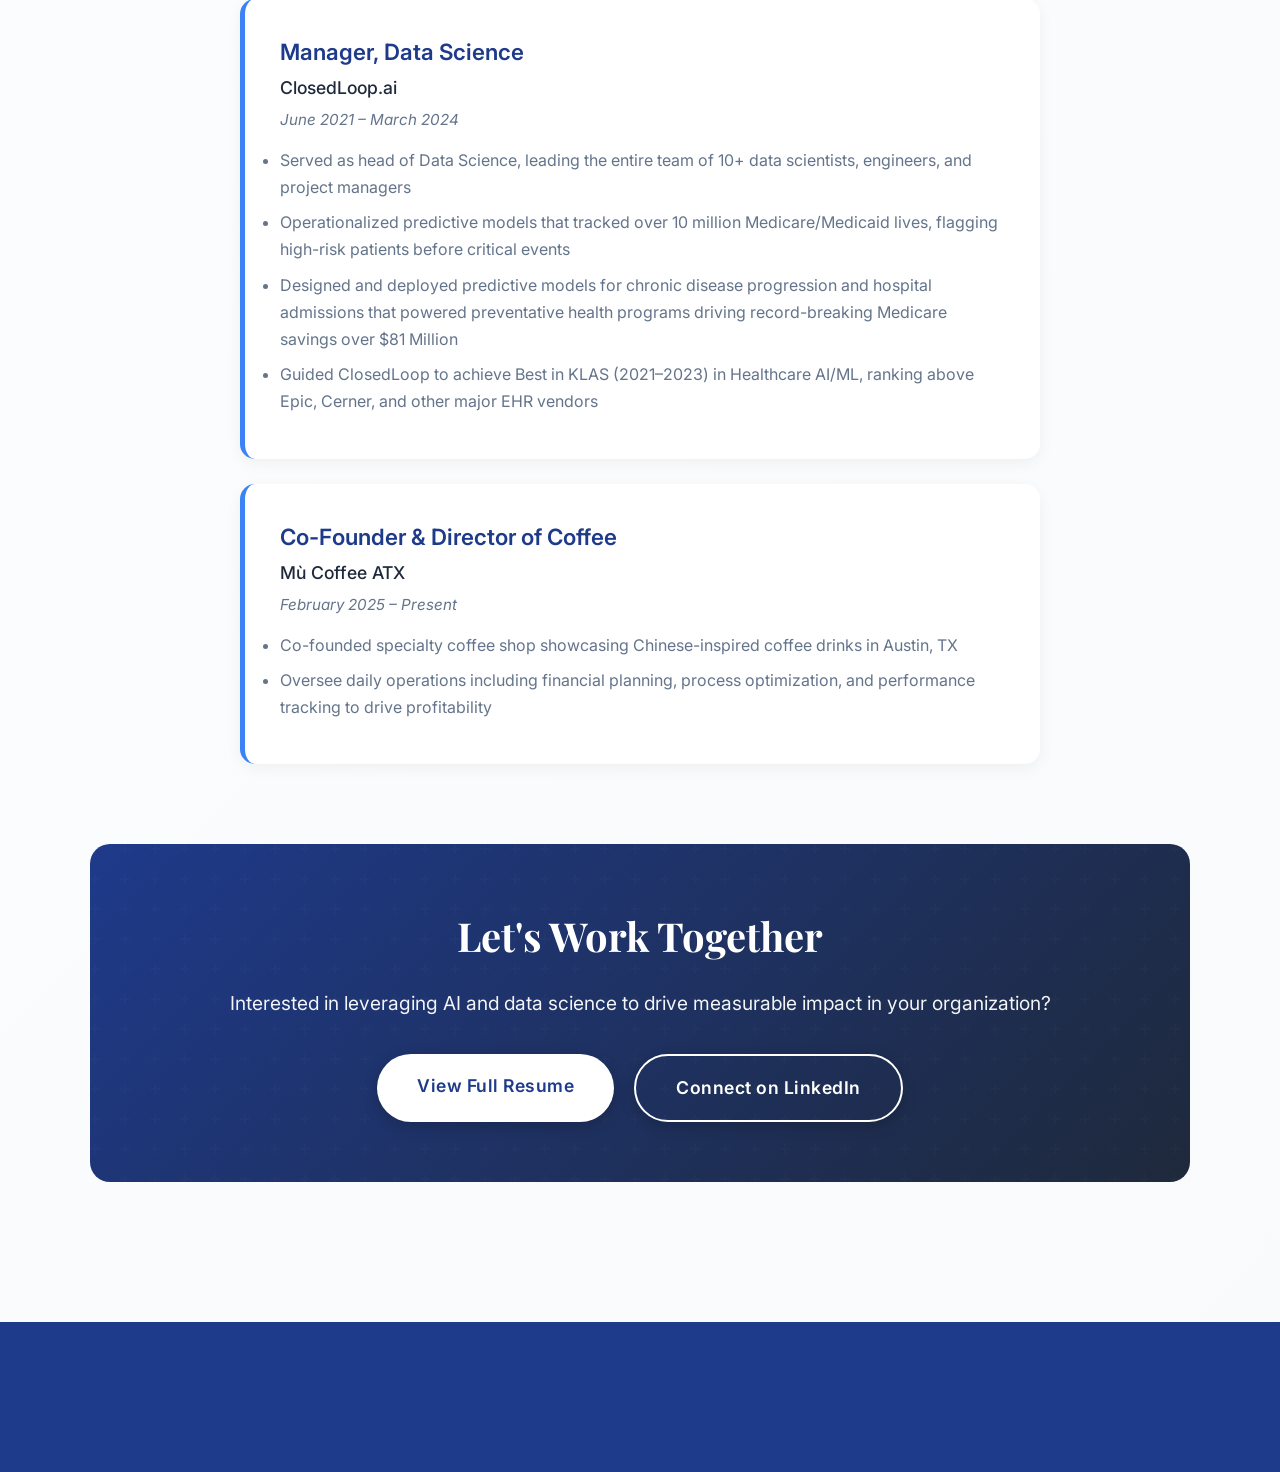
==== commit fe8cf933: "Update Mù Coffee bullets to emphasize transferable business skills Streamlined to 2 bullets focusing" ====
--- a/index.html
+++ b/index.html
@@ -595,8 +595,7 @@
                         </div>
                         <ul class="experience-description">
                             <li>Co-founded specialty coffee shop showcasing Chinese-inspired coffee drinks in Austin, TX</li>
-                            <li>Led coffee program development, including sourcing, roasting partnerships, and signature drink creation</li>
-                            <li>Built brand identity and community engagement through pop-ups and residencies</li>
+                            <li>Oversee daily operations including financial planning, process optimization, and performance tracking to drive profitability</li>
                         </ul>
                     </div>
                 </div>
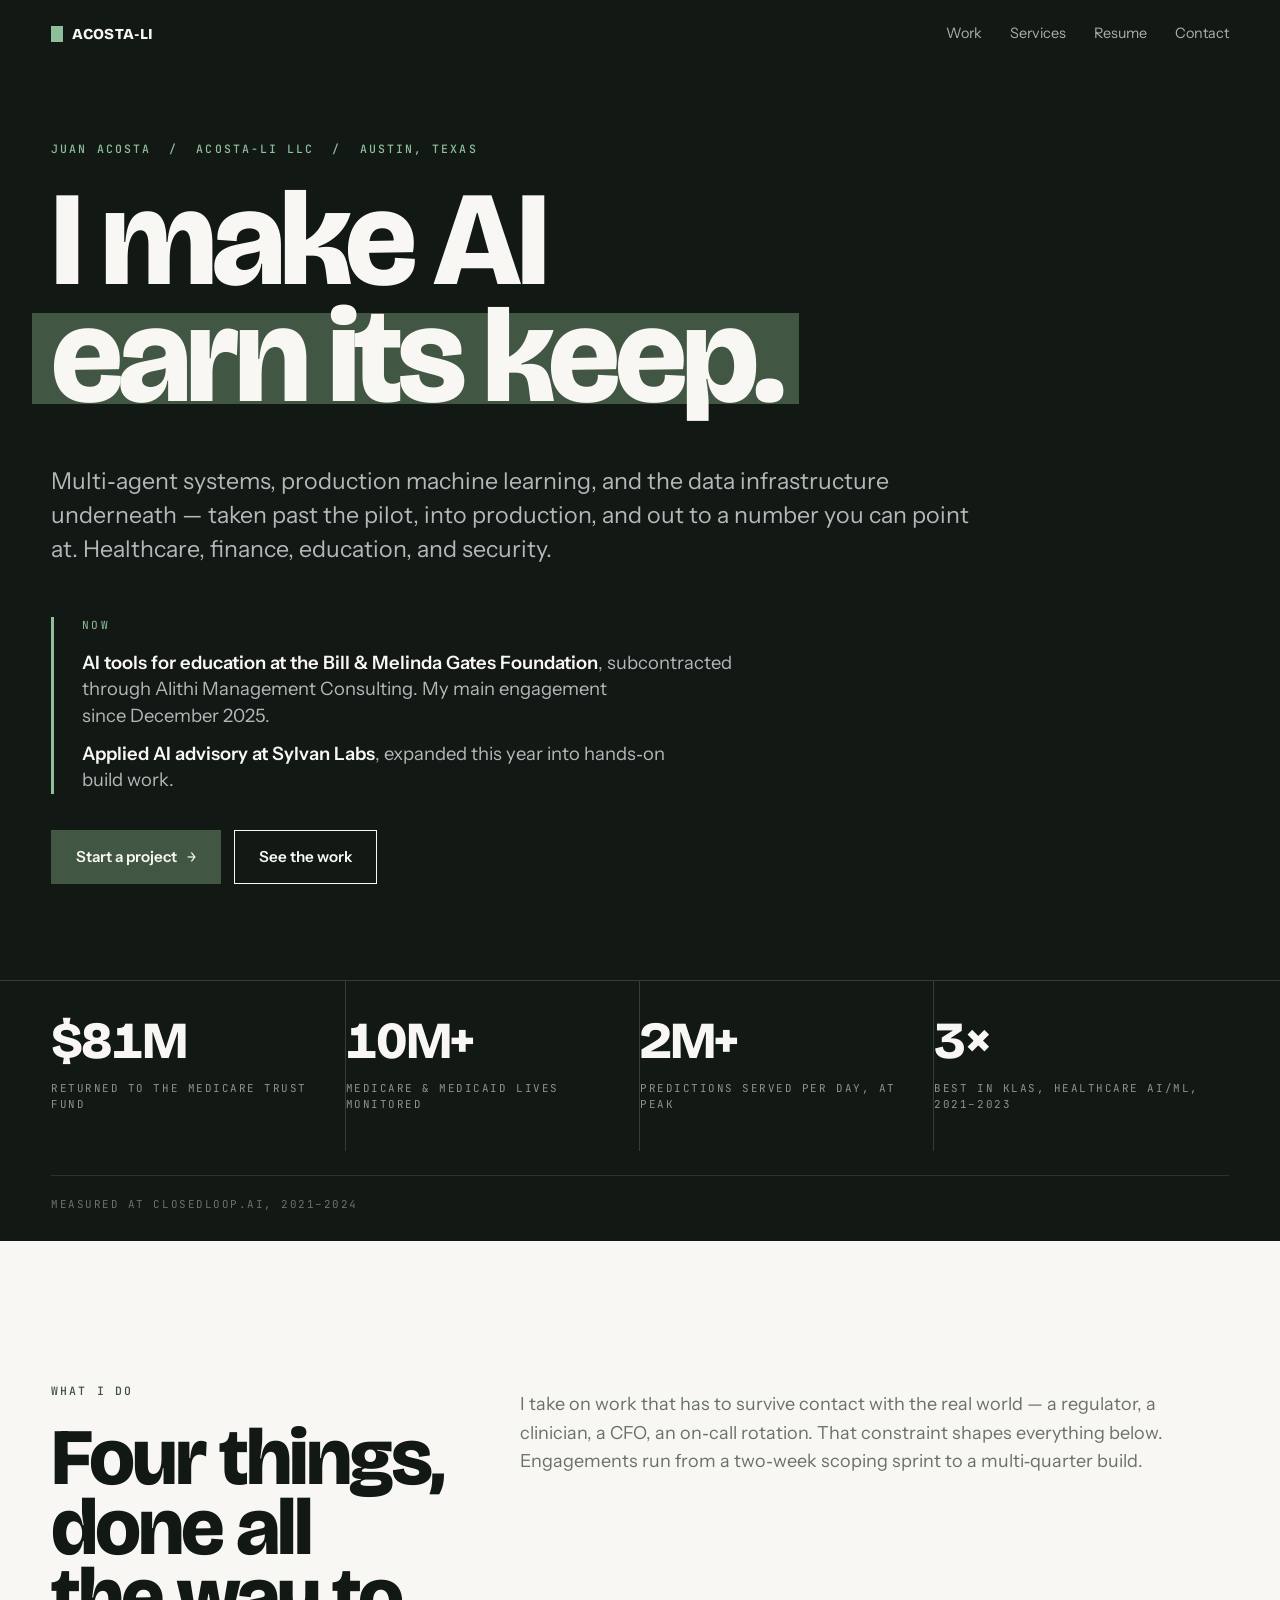
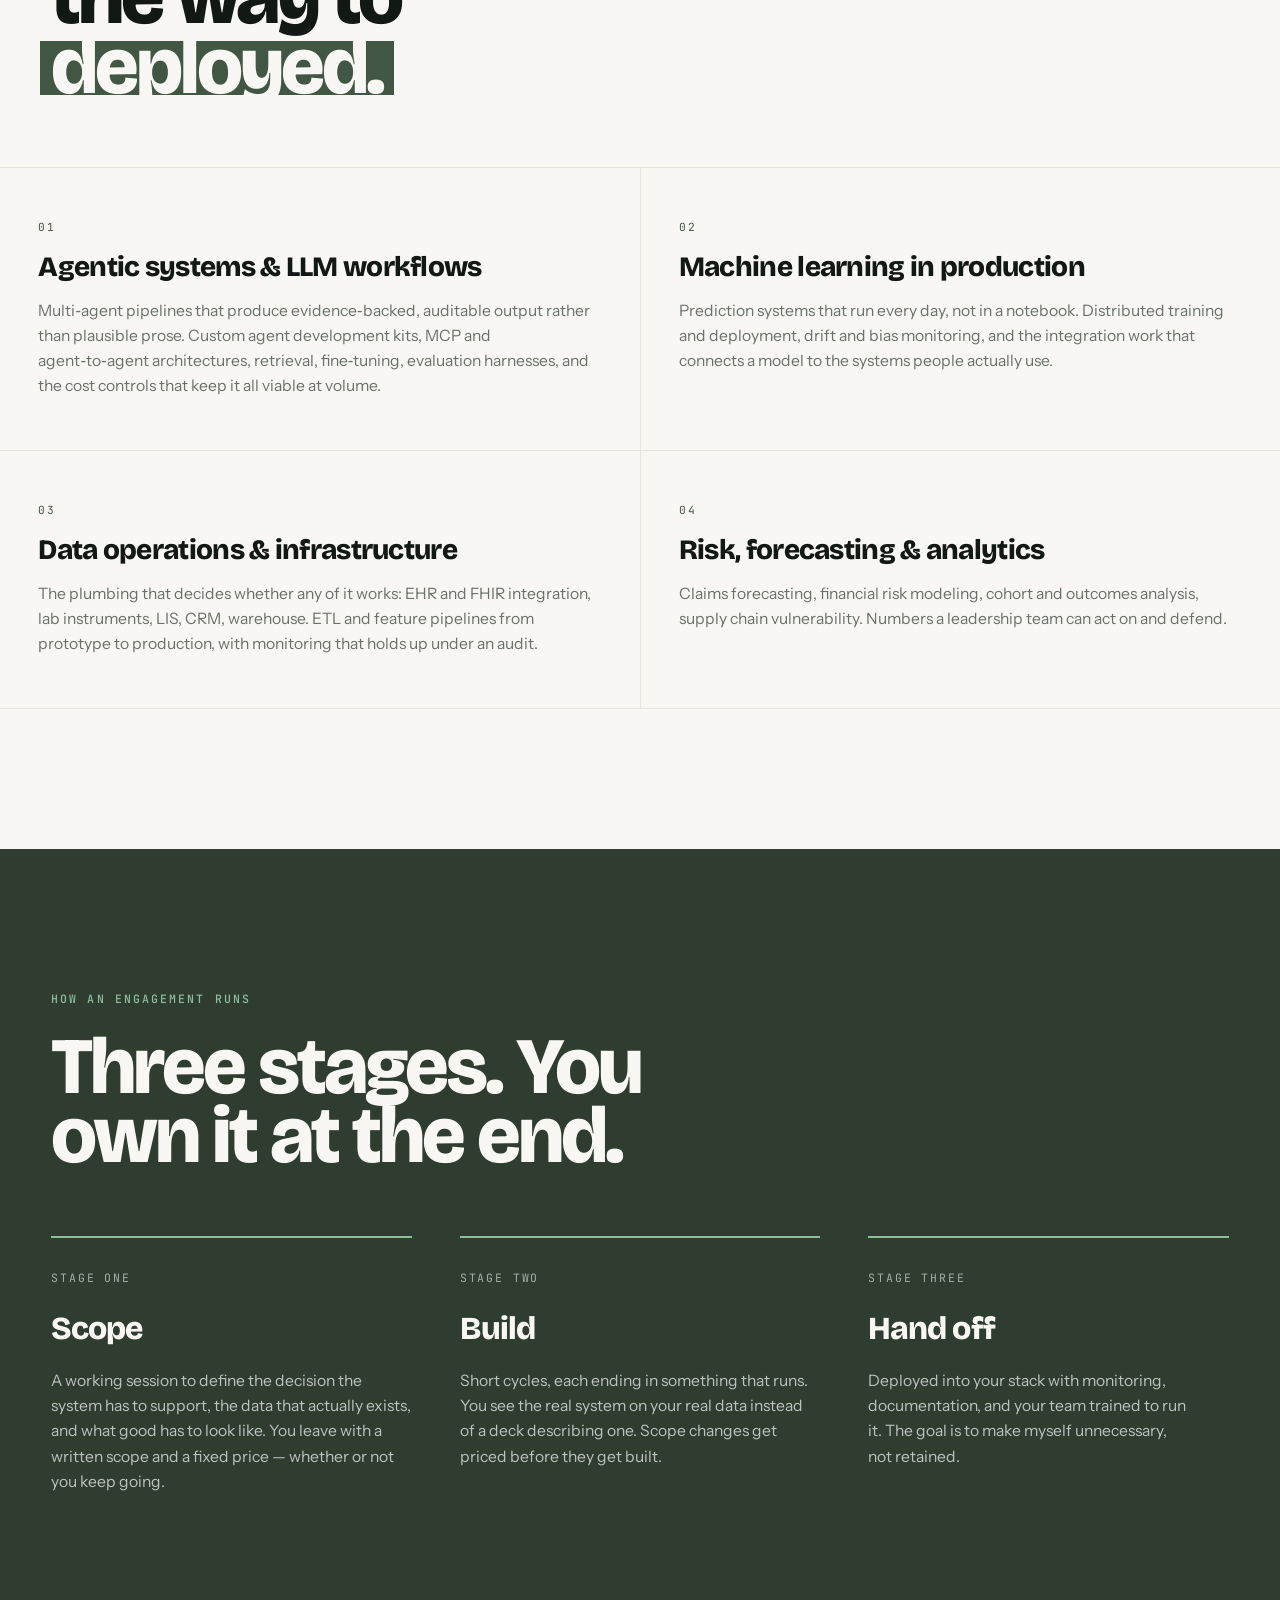
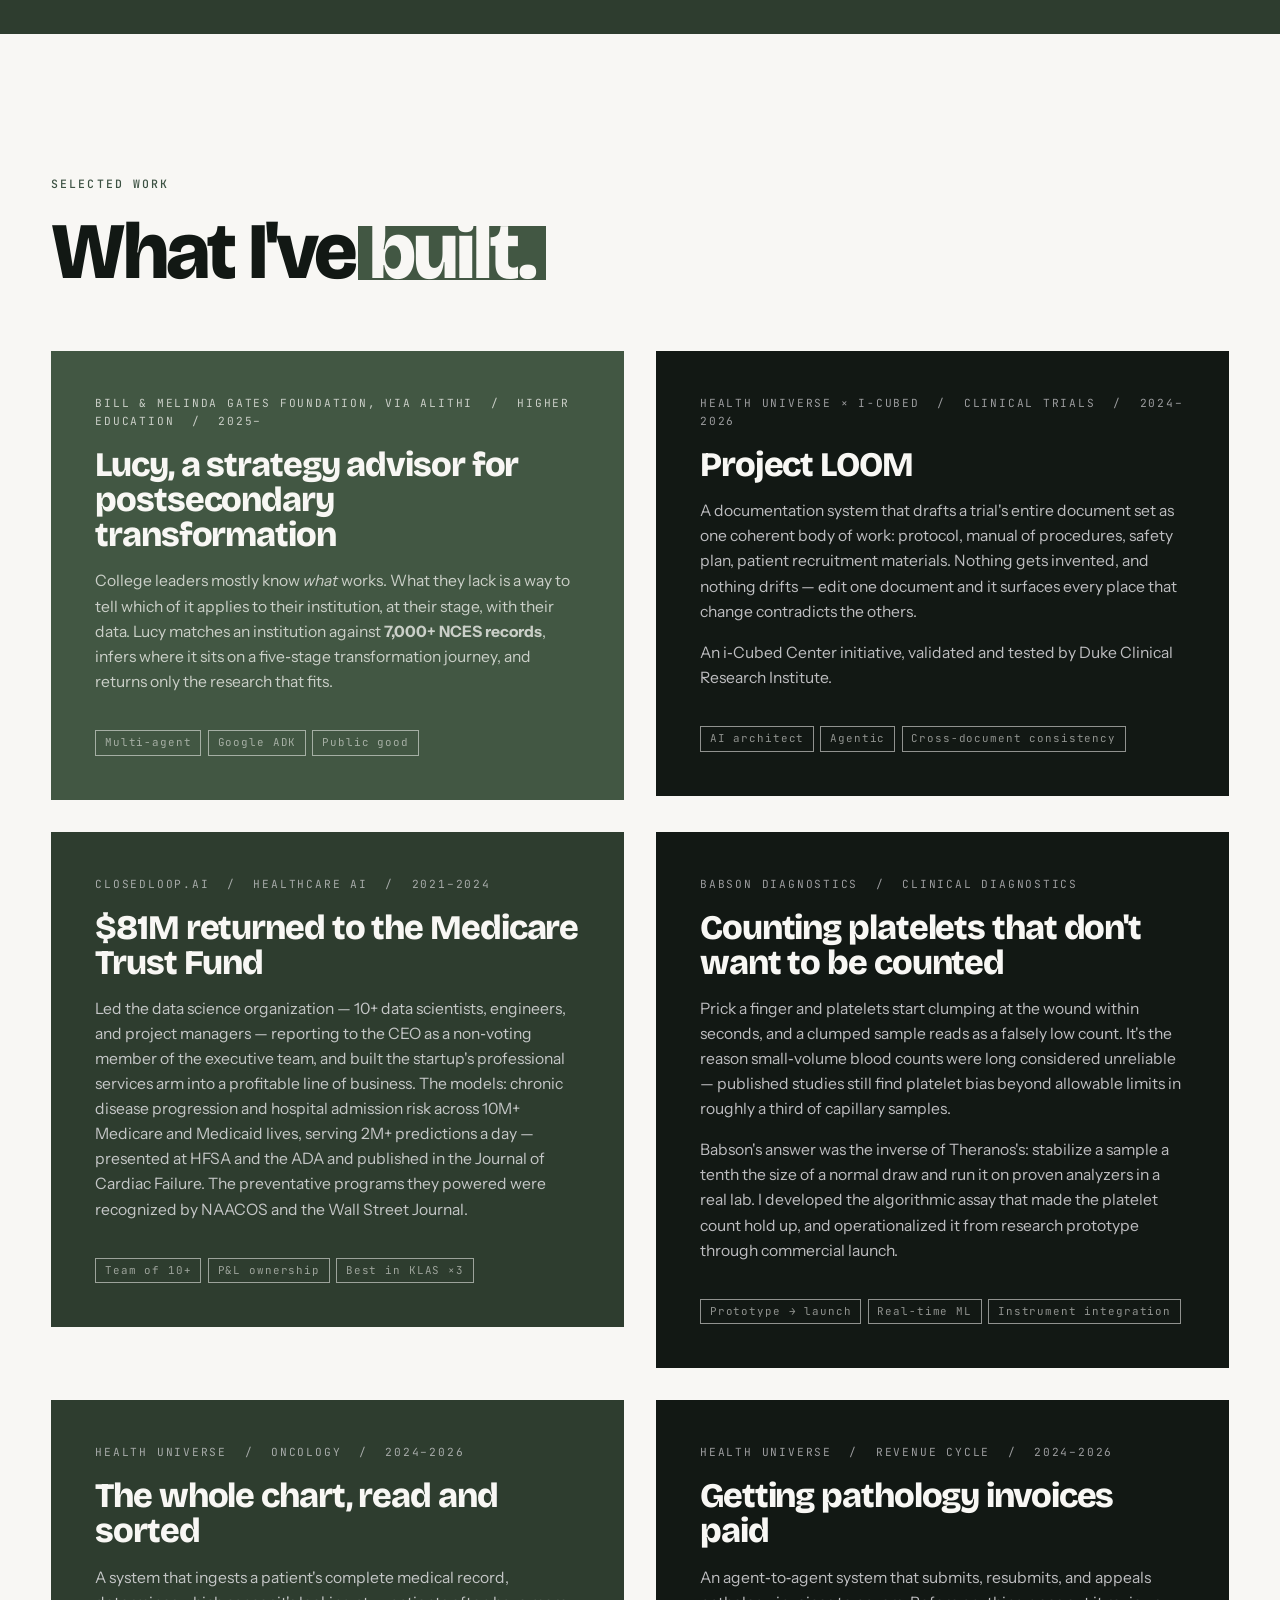
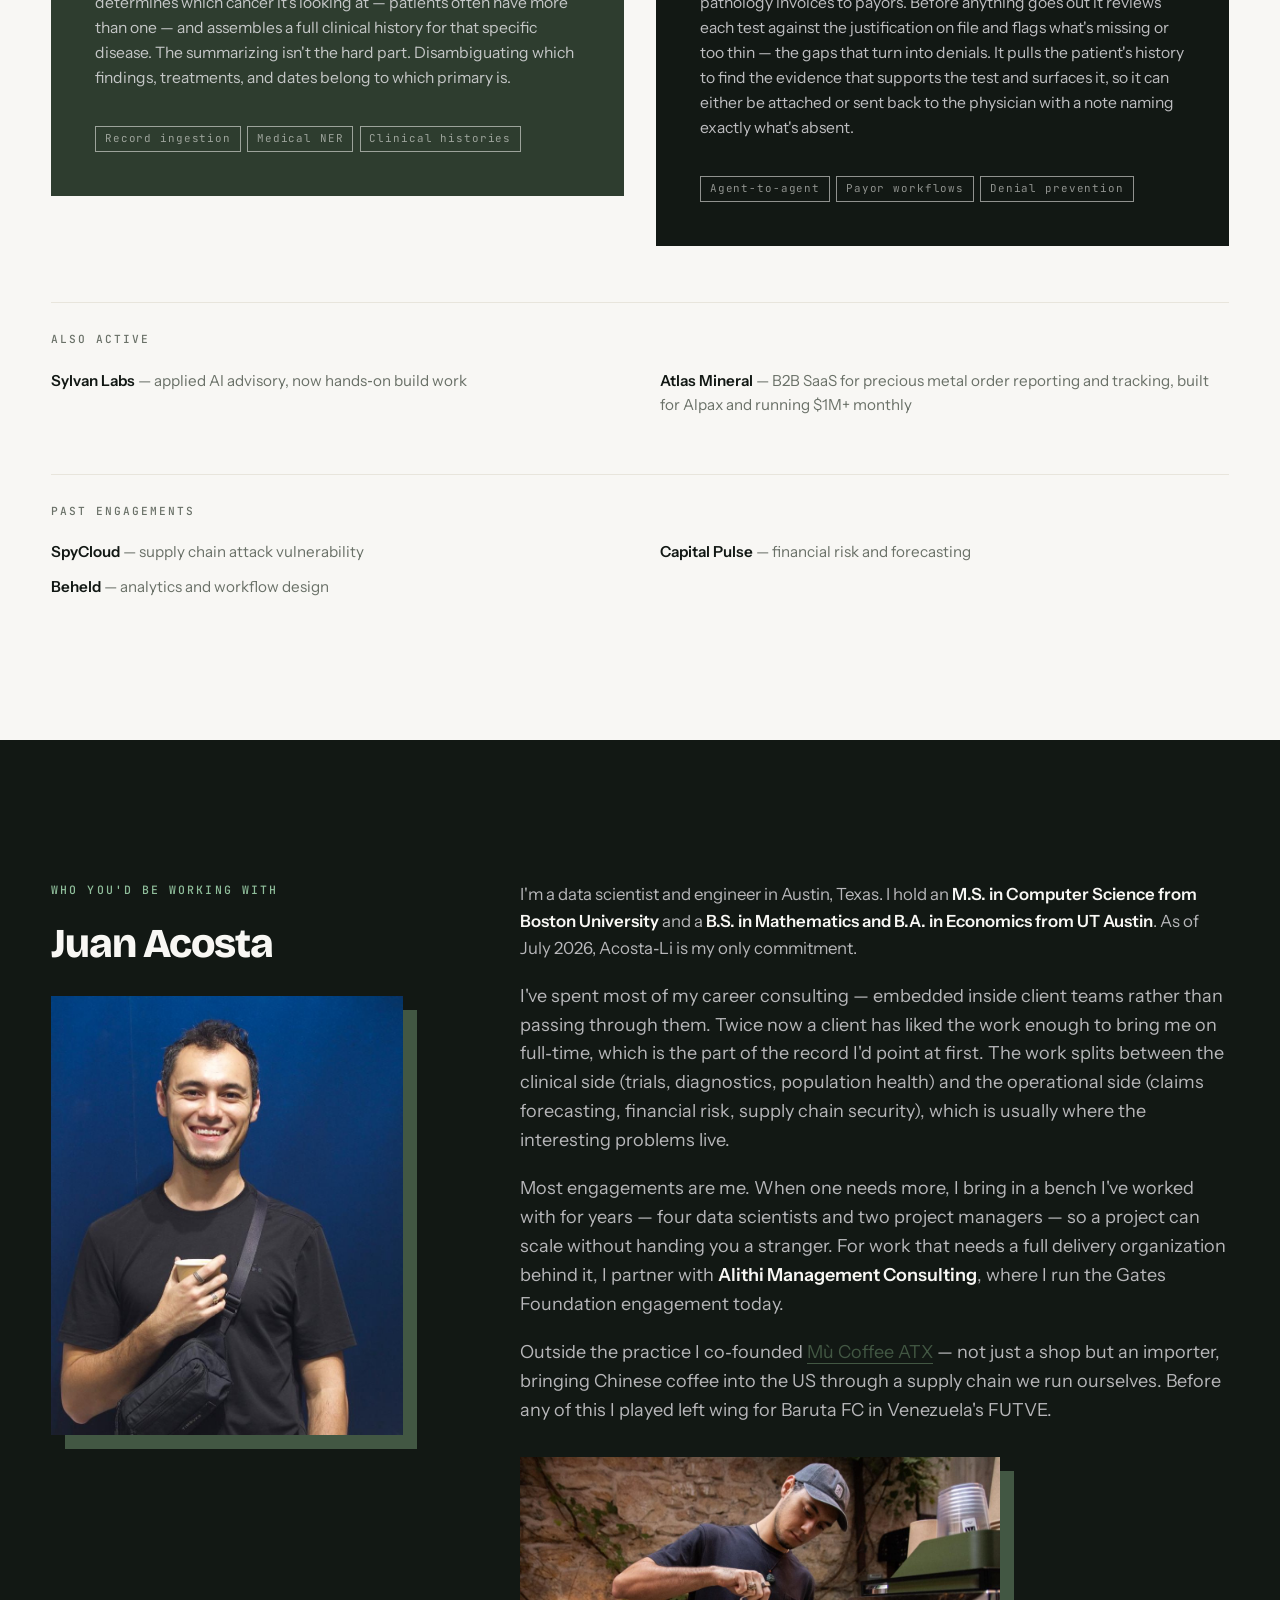
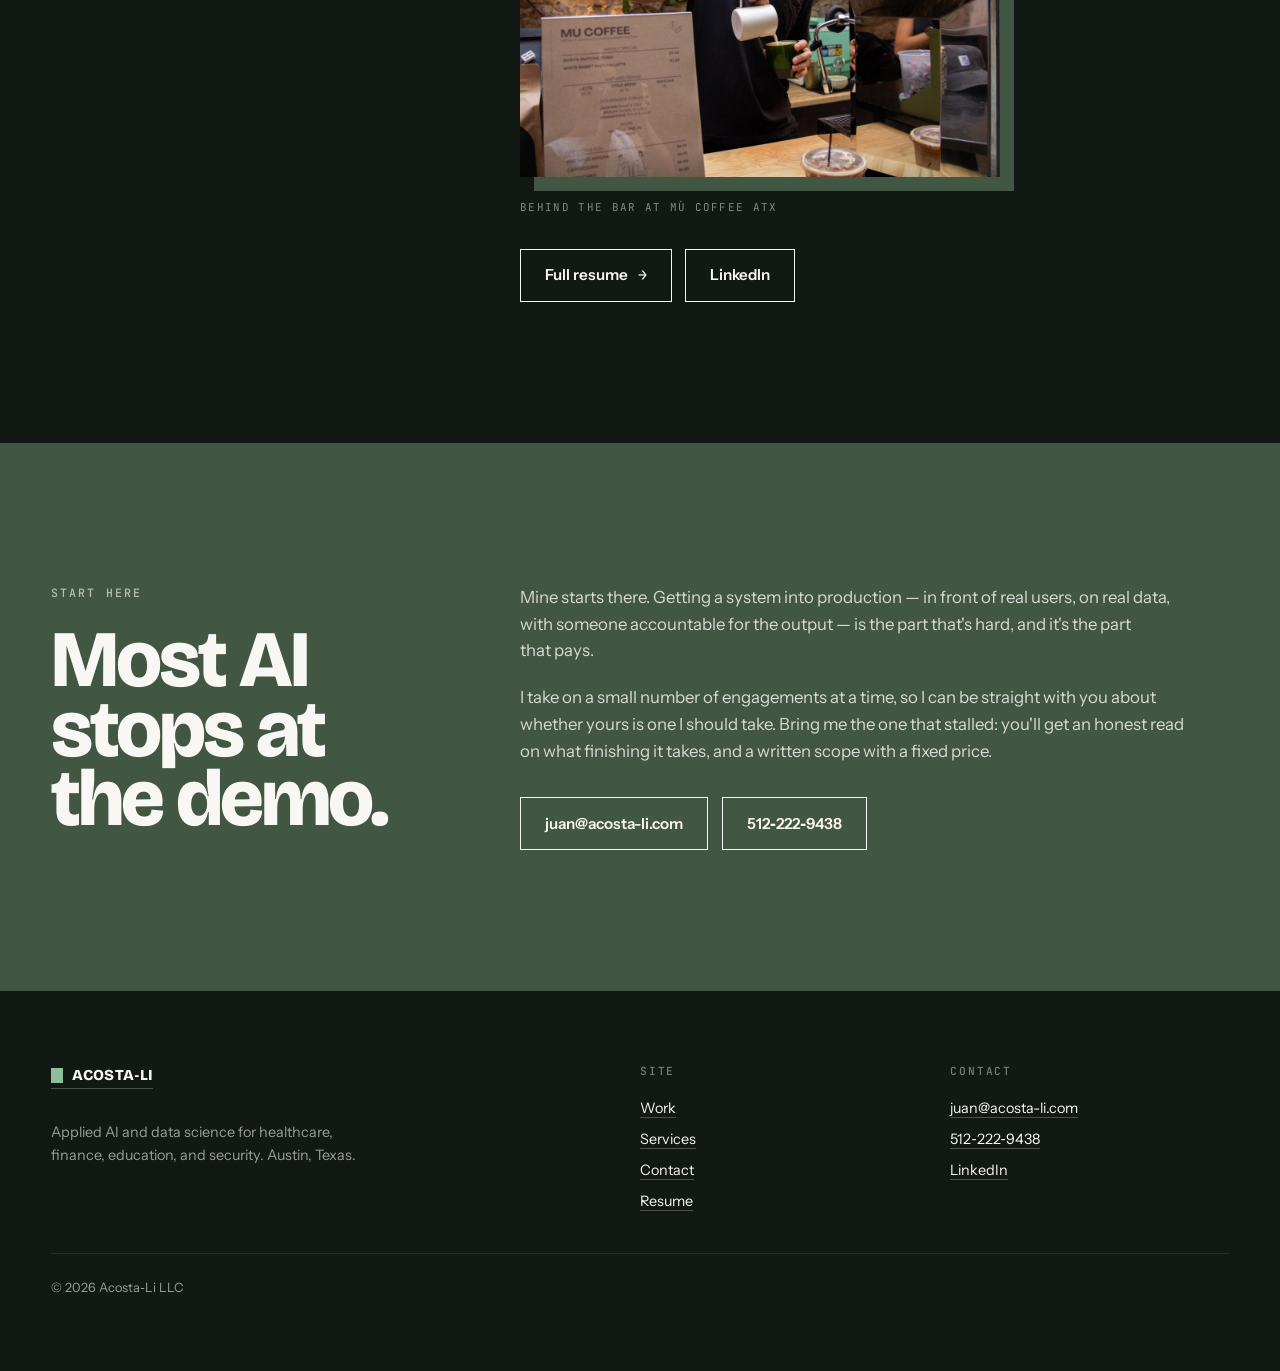
==== commit 71057257: "Rebuild site as a portfolio and services company site - New landing, work, services, and contact pag" ====
--- a/index.html
+++ b/index.html
@@ -1,621 +1,409 @@
 <!DOCTYPE html>
 <html lang="en">
 <head>
-    <meta charset="UTF-8">
-    <meta name="viewport" content="width=device-width, initial-scale=1.0">
-    <meta http-equiv="X-UA-Compatible" content="ie=edge">
-
-    <title>Juan Acosta | Data Science Leadership & AI Consulting</title>
-    <meta name="description" content="Data science leader specializing in healthcare AI, machine learning, and predictive analytics. Director at Health Universe and Founder of Acosta-Li LLC.">
-    <meta name="keywords" content="data science, machine learning, AI consulting, healthcare analytics, predictive modeling">
-
-    <meta property="og:title" content="Juan Acosta - Data Science Leadership">
-    <meta property="og:description" content="Data science leader with proven impact in healthcare and finance. Powered nationally recognized programs saving $81M+ for Medicare.">
-    <meta property="og:type" content="website">
-    <meta property="og:url" content="https://acosta-li.com">
-
-    <link rel="preconnect" href="https://fonts.googleapis.com">
-    <link rel="preconnect" href="https://fonts.gstatic.com" crossorigin>
-    <link href="https://fonts.googleapis.com/css2?family=Inter:wght@400;500;600;700&family=Playfair+Display:wght@700&display=swap" rel="stylesheet">
-
-    <style>
-        :root {
-            --color-primary: #1e3a8a;
-            --color-primary-dark: #1e293b;
-            --color-accent: #3b82f6;
-            --color-cream: #fafaf9;
-            --color-text: #1e293b;
-            --color-text-light: #64748b;
-            --color-highlight: #0ea5e9;
-            --font-display: 'Playfair Display', Georgia, serif;
-            --font-body: 'Inter', -apple-system, BlinkMacSystemFont, sans-serif;
-        }
-
-        * {
-            margin: 0;
-            padding: 0;
-            box-sizing: border-box;
-        }
-
-        body {
-            font-family: var(--font-body);
-            background: linear-gradient(135deg, #ffffff 0%, #f8fafc 100%);
-            color: var(--color-text);
-            margin: 0;
-            padding: 0;
-            overflow-x: hidden;
-            position: relative;
-            line-height: 1.6;
-        }
-
-        body::before {
-            content: '';
-            position: fixed;
-            top: 0;
-            left: 0;
-            right: 0;
-            bottom: 0;
-            background: radial-gradient(circle at 20% 50%, rgba(59, 130, 246, 0.03) 0%, transparent 50%),
-                        radial-gradient(circle at 80% 80%, rgba(14, 165, 233, 0.03) 0%, transparent 50%);
-            z-index: 0;
-            pointer-events: none;
-        }
-
-        .banner-top {
-            background: linear-gradient(135deg, var(--color-primary) 0%, var(--color-primary-dark) 100%);
-            min-height: 450px;
-            width: 100%;
-            position: relative;
-            display: flex;
-            flex-direction: column;
-            align-items: center;
-            justify-content: center;
-            padding: 60px 20px;
-            z-index: 1;
-            overflow: hidden;
-        }
-
-        .banner-top::before {
-            content: '';
-            position: absolute;
-            top: 0;
-            left: 0;
-            right: 0;
-            bottom: 0;
-            background: url("data:image/svg+xml,%3Csvg width='60' height='60' viewBox='0 0 60 60' xmlns='http://www.w3.org/2000/svg'%3E%3Cg fill='none' fill-rule='evenodd'%3E%3Cg fill='%23ffffff' fill-opacity='0.05'%3E%3Cpath d='M36 34v-4h-2v4h-4v2h4v4h2v-4h4v-2h-4zm0-30V0h-2v4h-4v2h4v4h2V6h4V4h-4zM6 34v-4H4v4H0v2h4v4h2v-4h4v-2H6zM6 4V0H4v4H0v2h4v4h2V6h4V4H6z'/%3E%3C/g%3E%3C/g%3E%3C/svg%3E");
-            opacity: 0.4;
-            z-index: 0;
-        }
-
-        .hero-content {
-            position: relative;
-            z-index: 1;
-            text-align: center;
-            max-width: 900px;
-        }
-
-        .hero-name {
-            font-family: var(--font-display);
-            font-size: clamp(3rem, 8vw, 5rem);
-            color: white;
-            margin-bottom: 15px;
-            line-height: 1.1;
-            opacity: 0;
-            animation: fadeInUp 0.8s ease 0.2s forwards;
-        }
-
-        .hero-title {
-            font-size: clamp(1.25rem, 3vw, 1.75rem);
-            color: rgba(255, 255, 255, 0.95);
-            margin-bottom: 20px;
-            font-weight: 500;
-            letter-spacing: 0.5px;
-            opacity: 0;
-            animation: fadeInUp 0.8s ease 0.3s forwards;
-        }
-
-        .hero-contact {
-            display: flex;
-            gap: 20px;
-            justify-content: center;
-            flex-wrap: wrap;
-            margin-top: 25px;
-            opacity: 0;
-            animation: fadeInUp 0.8s ease 0.4s forwards;
-            color: rgba(255, 255, 255, 0.9);
-        }
-
-        .hero-contact a {
-            color: rgba(255, 255, 255, 0.9);
-            text-decoration: none;
-            font-size: 1rem;
-            transition: color 0.3s ease;
-        }
-
-        .hero-contact a:hover {
-            color: white;
-        }
-
-        .main-content {
-            min-height: 100vh;
-            padding: 60px 20px;
-            position: relative;
-            z-index: 1;
-        }
-
-        .container {
-            max-width: 1100px;
-            width: 100%;
-            margin: 0 auto;
-            position: relative;
-            z-index: 1;
-        }
-
-        .section {
-            margin-bottom: 80px;
-            opacity: 0;
-            animation: fadeIn 0.8s ease forwards;
-        }
-
-        .section:nth-child(1) { animation-delay: 0.1s; }
-        .section:nth-child(2) { animation-delay: 0.2s; }
-        .section:nth-child(3) { animation-delay: 0.3s; }
-        .section:nth-child(4) { animation-delay: 0.4s; }
-        .section:nth-child(5) { animation-delay: 0.5s; }
-
-        .section-title {
-            font-family: var(--font-display);
-            font-size: clamp(2rem, 4vw, 2.75rem);
-            color: var(--color-primary);
-            margin-bottom: 35px;
-            position: relative;
-            text-align: center;
-        }
-
-        .section-title::after {
-            content: '';
-            display: block;
-            width: 60px;
-            height: 4px;
-            background: linear-gradient(90deg, var(--color-accent), var(--color-highlight));
-            margin: 15px auto 0;
-            border-radius: 2px;
-        }
-
-        .about-box {
-            background: white;
-            border-radius: 20px;
-            padding: 50px 40px;
-            box-shadow:
-                0 4px 6px rgba(0, 0, 0, 0.04),
-                0 10px 15px rgba(0, 0, 0, 0.05),
-                0 20px 25px rgba(0, 0, 0, 0.06);
-            position: relative;
-            overflow: hidden;
-        }
-
-        .about-box::before {
-            content: '';
-            position: absolute;
-            top: 0;
-            left: 0;
-            right: 0;
-            height: 5px;
-            background: linear-gradient(90deg, var(--color-primary) 0%, var(--color-accent) 50%, var(--color-highlight) 100%);
-        }
-
-        .about-text {
-            font-size: 1.2rem;
-            line-height: 1.8;
-            color: var(--color-text);
-            text-align: center;
-            max-width: 900px;
-            margin: 0 auto;
-        }
-
-        .about-text strong {
-            color: var(--color-primary);
-            font-weight: 600;
-        }
-
-        .services-grid {
-            display: grid;
-            grid-template-columns: repeat(auto-fit, minmax(300px, 1fr));
-            gap: 30px;
-            margin-top: 40px;
-        }
-
-        .service-card {
-            background: white;
-            border-radius: 15px;
-            padding: 35px 30px;
-            box-shadow: 0 4px 15px rgba(0, 0, 0, 0.05);
-            transition: transform 0.3s ease, box-shadow 0.3s ease;
-            border-top: 4px solid var(--color-accent);
-        }
-
-        .service-card:hover {
-            transform: translateY(-5px);
-            box-shadow: 0 10px 30px rgba(0, 0, 0, 0.1);
-        }
-
-        .service-card h3 {
-            font-size: 1.5rem;
-            color: var(--color-primary);
-            margin-bottom: 15px;
-            font-weight: 600;
-        }
-
-        .service-card p {
-            color: var(--color-text-light);
-            line-height: 1.7;
-        }
-
-        .experience-timeline {
-            max-width: 800px;
-            margin: 0 auto;
-        }
-
-        .experience-item {
-            background: white;
-            border-radius: 15px;
-            padding: 35px 35px;
-            margin-bottom: 25px;
-            box-shadow: 0 4px 15px rgba(0, 0, 0, 0.05);
-            border-left: 5px solid var(--color-accent);
-            transition: transform 0.3s ease, box-shadow 0.3s ease;
-        }
-
-        .experience-item:hover {
-            transform: translateX(5px);
-            box-shadow: 0 6px 20px rgba(0, 0, 0, 0.08);
-        }
-
-        .experience-header {
-            margin-bottom: 15px;
-        }
-
-        .experience-title {
-            font-size: 1.4rem;
-            color: var(--color-primary);
-            font-weight: 600;
-            margin-bottom: 5px;
-        }
-
-        .experience-company {
-            font-size: 1.1rem;
-            color: var(--color-text);
-            font-weight: 500;
-            margin-bottom: 5px;
-        }
-
-        .experience-company a {
-            color: var(--color-text);
-            text-decoration: none;
-            transition: color 0.3s ease;
-        }
-
-        .experience-company a:hover {
-            color: var(--color-accent);
-        }
-
-        .experience-date {
-            font-size: 0.95rem;
-            color: var(--color-text-light);
-            font-style: italic;
-        }
-
-        .experience-description {
-            color: var(--color-text-light);
-            line-height: 1.7;
-        }
-
-        .experience-description li {
-            margin-bottom: 8px;
-        }
-
-        .cta-section {
-            text-align: center;
-            background: linear-gradient(135deg, var(--color-primary) 0%, var(--color-primary-dark) 100%);
-            border-radius: 20px;
-            padding: 60px 40px;
-            color: white;
-            position: relative;
-            overflow: hidden;
-        }
-
-        .cta-section::before {
-            content: '';
-            position: absolute;
-            top: 0;
-            left: 0;
-            right: 0;
-            bottom: 0;
-            background: url("data:image/svg+xml,%3Csvg width='60' height='60' viewBox='0 0 60 60' xmlns='http://www.w3.org/2000/svg'%3E%3Cg fill='none' fill-rule='evenodd'%3E%3Cg fill='%23ffffff' fill-opacity='0.05'%3E%3Cpath d='M36 34v-4h-2v4h-4v2h4v4h2v-4h4v-2h-4zm0-30V0h-2v4h-4v2h4v4h2V6h4V4h-4zM6 34v-4H4v4H0v2h4v4h2v-4h4v-2H6zM6 4V0H4v4H0v2h4v4h2V6h4V4H6z'/%3E%3C/g%3E%3C/g%3E%3C/svg%3E");
-            opacity: 0.3;
-            z-index: 0;
-        }
-
-        .cta-section h2 {
-            font-family: var(--font-display);
-            font-size: clamp(2rem, 4vw, 2.5rem);
-            margin-bottom: 20px;
-            position: relative;
-            z-index: 1;
-        }
-
-        .cta-section p {
-            font-size: 1.2rem;
-            margin-bottom: 35px;
-            opacity: 0.95;
-            position: relative;
-            z-index: 1;
-        }
-
-        .button-group {
-            display: flex;
-            gap: 20px;
-            justify-content: center;
-            flex-wrap: wrap;
-            position: relative;
-            z-index: 1;
-        }
-
-        .cta-button {
-            display: inline-block;
-            background: white;
-            color: var(--color-primary);
-            padding: 18px 40px;
-            text-decoration: none;
-            border-radius: 50px;
-            font-size: 1.1rem;
-            font-weight: 600;
-            letter-spacing: 0.5px;
-            transition: all 0.3s ease;
-            box-shadow: 0 4px 15px rgba(0, 0, 0, 0.2);
-        }
-
-        .cta-button:hover {
-            transform: translateY(-3px);
-            box-shadow: 0 6px 25px rgba(0, 0, 0, 0.3);
-            background: #f8fafc;
-        }
-
-        .cta-button.secondary {
-            background: transparent;
-            color: white;
-            border: 2px solid white;
-        }
-
-        .cta-button.secondary:hover {
-            background: white;
-            color: var(--color-primary);
-        }
-
-        .banner-bottom {
-            background: var(--color-primary);
-            height: 150px;
-            width: 100%;
-            position: relative;
-            z-index: 1;
-        }
-
-        @keyframes fadeInUp {
-            from {
-                opacity: 0;
-                transform: translateY(20px);
-            }
-            to {
-                opacity: 1;
-                transform: translateY(0);
-            }
-        }
-
-        @keyframes fadeIn {
-            from { opacity: 0; }
-            to { opacity: 1; }
-        }
-
-        @media (max-width: 768px) {
-            .banner-top {
-                min-height: 350px;
-                padding: 40px 20px;
-            }
-
-            .hero-name {
-                font-size: 2.5rem;
-            }
-
-            .hero-title {
-                font-size: 1.1rem;
-            }
-
-            .hero-contact {
-                flex-direction: column;
-                gap: 10px;
-            }
-
-            .main-content {
-                padding: 40px 20px;
-            }
-
-            .section {
-                margin-bottom: 60px;
-            }
-
-            .about-box {
-                padding: 35px 25px;
-            }
-
-            .about-text {
-                font-size: 1.05rem;
-            }
-
-            .services-grid {
-                grid-template-columns: 1fr;
-            }
-
-            .experience-item {
-                padding: 25px 20px;
-            }
-
-            .cta-section {
-                padding: 40px 25px;
-            }
-
-            .button-group {
-                flex-direction: column;
-                align-items: center;
-            }
-
-            .cta-button {
-                width: 100%;
-                max-width: 300px;
-            }
-        }
-    </style>
+<meta charset="utf-8">
+<meta name="viewport" content="width=device-width, initial-scale=1">
+<title>Juan Acosta — I make AI earn its keep</title>
+<meta name="description" content="Juan Acosta takes AI past the pilot and into production — multi-agent systems, production ML, and the data infrastructure underneath. Healthcare, finance, education, and security. Austin, TX.">
+<link rel="icon" href="data:image/svg+xml,%3Csvg xmlns='http://www.w3.org/2000/svg' viewBox='0 0 32 32'%3E%3Crect width='32' height='32' fill='%23121814'/%3E%3Crect x='9' y='7' width='14' height='18' fill='%238FBE9B'/%3E%3C/svg%3E">
+<meta property="og:title" content="Juan Acosta — I make AI earn its keep">
+<meta property="og:description" content="Most AI stops at the demo. Getting a system into production, on real data, with someone accountable for the output — that's the part that pays.">
+<meta property="og:type" content="website">
+<meta property="og:image" content="https://acosta-li.com/assets/img/juan-acosta.jpg">
+<script type="application/ld+json">
+{
+  "@context": "https://schema.org",
+  "@type": "Person",
+  "name": "Juan Acosta",
+  "url": "https://acosta-li.com/",
+  "image": "https://acosta-li.com/assets/img/juan-acosta.jpg",
+  "jobTitle": "Founder & Principal Consultant",
+  "worksFor": { "@type": "Organization", "name": "Acosta-Li LLC" },
+  "address": { "@type": "PostalAddress", "addressLocality": "Austin", "addressRegion": "TX", "addressCountry": "US" },
+  "email": "mailto:juan@acosta-li.com",
+  "sameAs": ["https://www.linkedin.com/in/juan-acosta-556a39108/"],
+  "alumniOf": [
+    { "@type": "CollegeOrUniversity", "name": "Boston University" },
+    { "@type": "CollegeOrUniversity", "name": "The University of Texas at Austin" }
+  ],
+  "knowsAbout": ["Machine learning", "Multi-agent systems", "Healthcare AI", "Clinical trials", "Data infrastructure", "Risk modeling"]
+}
+</script>
+<link rel="canonical" href="https://acosta-li.com/">
+<meta property="og:url" content="https://acosta-li.com/">
+<link rel="preconnect" href="https://fonts.googleapis.com">
+<link rel="preconnect" href="https://fonts.gstatic.com" crossorigin>
+<link href="https://fonts.googleapis.com/css2?family=Bricolage+Grotesque:opsz,wght@12..96,400..800&family=Instrument+Sans:wght@400;500;600&family=JetBrains+Mono:wght@400;500&display=swap" rel="stylesheet">
+<link rel="stylesheet" href="assets/site.css">
+<script>document.documentElement.classList.add("js");</script>
 </head>
 <body>
-    <div class="banner-top">
-        <div class="hero-content">
-            <h1 class="hero-name">Juan Acosta</h1>
-            <p class="hero-title">Data Science Consultant | AI & Machine Learning Expert | Healthcare Analytics Specialist</p>
-            <div class="hero-contact">
-                <a href="mailto:juan@acosta-li.com">juan@acosta-li.com</a>
-                <span style="color: rgba(255, 255, 255, 0.5);">•</span>
-                <a href="tel:512-222-9438">512-222-9438</a>
-                <span style="color: rgba(255, 255, 255, 0.5);">•</span>
-                <span>Austin, TX</span>
-            </div>
-        </div>
-    </div>
-
-    <div class="main-content">
-        <div class="container">
-
-            <!-- About Section -->
-            <div class="section">
-                <h2 class="section-title">About</h2>
-                <div class="about-box">
-                    <p class="about-text">
-                        Data science leader with a proven record of turning AI research into measurable impact in healthcare and finance.
-                        My work has powered nationally recognized preventative health programs that saved over <strong>$81 million</strong> for the Medicare Trust Fund.
-                        The models I have deployed have been featured at top chronic disease conferences in <strong>Heart Failure (JCF, HFSA)</strong> and
-                        <strong>Diabetes (ADA)</strong> as well as recognized nationally by <strong>NAACOS, the American Medical Association, and the Wall Street Journal</strong>.
-                        I specialize in deploying machine learning models at scale to reduce costs, improve outcomes, and translate complex analytics into trusted operational tools.
-                    </p>
-                </div>
-            </div>
-
-            <!-- Services Section -->
-            <div class="section">
-                <h2 class="section-title">Consulting Services</h2>
-                <div class="services-grid">
-                    <div class="service-card">
-                        <h3>AI Strategy & Implementation</h3>
-                        <p>Executive-level consulting for AI initiatives. Design OKRs and deliverables for C-suite stakeholders, lead cross-functional adoption from executive sponsors to end users, and architect scalable solutions for organizational impact.</p>
-                    </div>
-                    <div class="service-card">
-                        <h3>Data Operations & Infrastructure</h3>
-                        <p>Design and deploy end-to-end ML and data pipelines at scale. Build integration systems, operational monitoring frameworks, and production-ready infrastructure from prototype to deployment.</p>
-                    </div>
-                    <div class="service-card">
-                        <h3>LLM & Agentic Workflows</h3>
-                        <p>Development of LLM-powered data pipelines using Agent-to-Agent (A2A) and Model Context Protocol (MCP) architectures. Leverage cutting-edge AI frameworks to deliver production-ready, enterprise-grade solutions.</p>
-                    </div>
-                    <div class="service-card">
-                        <h3>Financial Risk Modeling</h3>
-                        <p>Advanced modeling and analytics for claims forecasting, financial risk assessment, and operational optimization across industries.</p>
-                    </div>
-                </div>
-            </div>
-
-            <!-- Experience Section -->
-            <div class="section">
-                <h2 class="section-title">Key Experience</h2>
-                <div class="experience-timeline">
-                    <div class="experience-item">
-                        <div class="experience-header">
-                            <div class="experience-title">Director of Data Science</div>
-                            <div class="experience-company"><a href="https://www.healthuniverse.com/" target="_blank" rel="noopener">Health Universe</a></div>
-                            <div class="experience-date">October 2024 – Present</div>
-                        </div>
-                        <ul class="experience-description">
-                            <li>Lead development of agentic workflows (A2A, MCP) to build efficient, SQL-agnostic, LLM-powered data pipelines for healthcare and research use cases</li>
-                            <li>Architect systems to ensure outputs are deterministic, evidence-backed, and operationally reliable</li>
-                            <li>Collaborate with clinical and technical leaders to translate cutting-edge research into deployable products</li>
-                        </ul>
-                    </div>
-
-                    <div class="experience-item">
-                        <div class="experience-header">
-                            <div class="experience-title">Founder & Principal Consultant</div>
-                            <div class="experience-company">Acosta-Li LLC</div>
-                            <div class="experience-date">August 2024 – Present</div>
-                        </div>
-                        <ul class="experience-description">
-                            <li>Delivered advanced modeling, analytics, and workflow design for multiple organizations across healthcare, finance, and cybersecurity</li>
-                            <li>Manage a network of subcontractors (4 data scientists, 2 project managers) engaged on a project basis to scale client delivery</li>
-                            <li>Supported clinical trial analytics, claims forecasting, financial risk modeling, and supply chain attack vulnerability projects</li>
-                        </ul>
-                    </div>
-
-                    <div class="experience-item">
-                        <div class="experience-header">
-                            <div class="experience-title">Senior Manager, Data Operations</div>
-                            <div class="experience-company"><a href="https://betterway.com/media-coverage/2024-07-30-wall-street-journal" target="_blank" rel="noopener">Babson Diagnostics</a></div>
-                            <div class="experience-date">June 2021 – August 2024</div>
-                        </div>
-                        <ul class="experience-description">
-                            <li>Developed an Algorithmic Assay for Platelet Counts from research prototype to commercial launch</li>
-                            <li>Directed data operations for blood collection services launch, including order tracking, sample lifecycle management, and financial monitoring across sites</li>
-                            <li>Built and maintained data pipelines linking Sysmex hematology analyzers, Babson databases, and Salesforce order tracking systems</li>
-                        </ul>
-                    </div>
-
-                    <div class="experience-item">
-                        <div class="experience-header">
-                            <div class="experience-title">Manager, Data Science</div>
-                            <div class="experience-company"><a href="https://www.closedloop.ai/awards-recognition" target="_blank" rel="noopener">ClosedLoop.ai</a></div>
-                            <div class="experience-date">June 2021 – March 2024</div>
-                        </div>
-                        <ul class="experience-description">
-                            <li>Served as head of Data Science, leading the entire team of 10+ data scientists, engineers, and project managers</li>
-                            <li>Operationalized predictive models that tracked over 10 million Medicare/Medicaid lives, flagging high-risk patients before critical events</li>
-                            <li>Designed and deployed predictive models for chronic disease progression and hospital admissions that powered preventative health programs driving record-breaking Medicare savings over $81 Million</li>
-                            <li>Guided ClosedLoop to achieve Best in KLAS (2021–2023) in Healthcare AI/ML, ranking above Epic, Cerner, and other major EHR vendors</li>
-                        </ul>
-                    </div>
-
-                    <div class="experience-item">
-                        <div class="experience-header">
-                            <div class="experience-title">Co-Founder & Director of Coffee</div>
-                            <div class="experience-company"><a href="https://mucoffeeatx.com" target="_blank" rel="noopener">Mù Coffee ATX</a></div>
-                            <div class="experience-date">February 2025 – Present</div>
-                        </div>
-                        <ul class="experience-description">
-                            <li>Co-founded specialty coffee shop showcasing Chinese-inspired coffee drinks in Austin, TX</li>
-                            <li>Oversee daily operations including financial planning, process optimization, and performance tracking to drive profitability</li>
-                        </ul>
-                    </div>
-                </div>
-            </div>
-
-            <!-- CTA Section -->
-            <div class="section">
-                <div class="cta-section">
-                    <h2>Let's Work Together</h2>
-                    <p>Interested in leveraging AI and data science to drive measurable impact in your organization?</p>
-                    <div class="button-group">
-                        <a href="resume.html" class="cta-button">View Full Resume</a>
-                        <a href="https://www.linkedin.com/in/juan-acosta-556a39108/" target="_blank" rel="noopener" class="cta-button secondary">Connect on LinkedIn</a>
-                    </div>
-                </div>
-            </div>
-
-        </div>
-    </div>
-
-    <div class="banner-bottom"></div>
+
+<a class="skip" href="#main">Skip to content</a>
+
+<nav class="nav">
+  <div class="nav__inner">
+    <a class="wordmark" href="./">ACOSTA&#8209;LI</a>
+    <div class="nav__links">
+      <a href="work/">Work</a>
+      <a href="services/">Services</a>
+      <a href="resume.html">Resume</a>
+      <a href="contact/">Contact</a>
+    </div>
+  </div>
+</nav>
+
+<main id="main">
+
+  <!-- Hero ================================================================ -->
+  <header class="hero on-dark">
+    <div class="shell">
+      <p class="eyebrow">Juan Acosta &nbsp;/&nbsp; Acosta&#8209;Li LLC &nbsp;/&nbsp; Austin, Texas</p>
+      <h1 class="display d-xl hero__title">
+        I make AI <span class="stain">earn its keep.</span>
+      </h1>
+      <div class="hero__meta">
+        <p class="lede prose">
+          Multi&#8209;agent systems, production machine learning, and the data infrastructure
+          underneath — taken past the pilot, into production, and out to a number you can point
+          at. Healthcare, finance, education, and security.
+        </p>
+      </div>
+      <div class="now">
+        <p class="now__k">Now</p>
+        <p class="now__item"><strong>AI tools for education at the Bill &amp; Melinda Gates Foundation</strong>,
+        subcontracted through Alithi Management Consulting. My main engagement since
+        December&nbsp;2025.</p>
+        <p class="now__item"><strong>Applied AI advisory at Sylvan Labs</strong>, expanded this year
+        into hands&#8209;on build work.</p>
+      </div>
+
+      <div class="btn-row" style="margin-top: 2.25rem;">
+        <a class="btn" href="contact/">Start a project <span class="btn__arrow">&#8594;</span></a>
+        <a class="btn btn--ghost" href="#work">See the work</a>
+      </div>
+    </div>
+
+    <div class="hero__foot">
+      <div class="shell">
+        <div class="metrics">
+          <div class="metric reveal">
+            <div class="metric__value">$81M</div>
+            <div class="metric__label">Returned to the Medicare Trust Fund</div>
+          </div>
+          <div class="metric reveal" data-delay="1">
+            <div class="metric__value">10M+</div>
+            <div class="metric__label">Medicare &amp; Medicaid lives monitored</div>
+          </div>
+          <div class="metric reveal" data-delay="2">
+            <div class="metric__value">2M+</div>
+            <div class="metric__label">Predictions served per day, at peak</div>
+          </div>
+          <div class="metric reveal" data-delay="3">
+            <div class="metric__value">3&times;</div>
+            <div class="metric__label">Best in KLAS, healthcare AI/ML, 2021&ndash;2023</div>
+          </div>
+        </div>
+        <p class="metrics__note">Measured at ClosedLoop.ai, 2021&ndash;2024</p>
+      </div>
+    </div>
+  </header>
+
+  <!-- Services ============================================================ -->
+  <section class="band" id="services">
+    <div class="shell">
+      <div class="split" style="margin-bottom: clamp(2.5rem, 5vw, 4rem);">
+        <div class="reveal">
+          <p class="eyebrow">What I do</p>
+          <h2 class="display d-lg">Four things, done all the way to&nbsp;<span class="stain stain--armed">deployed.</span></h2>
+        </div>
+        <div class="reveal" data-delay="1">
+          <p class="prose" style="margin-top: 0.5rem;">
+            I take on work that has to survive contact with the real world — a regulator, a
+            clinician, a CFO, an on&#8209;call rotation. That constraint shapes everything below.
+            Engagements run from a two&#8209;week scoping sprint to a multi&#8209;quarter build.
+          </p>
+        </div>
+      </div>
+    </div>
+
+    <div class="services">
+      <article class="service reveal">
+        <span class="service__num">01</span>
+        <h3>Agentic systems &amp; LLM workflows</h3>
+        <p>Multi&#8209;agent pipelines that produce evidence&#8209;backed, auditable output rather than
+        plausible prose. Custom agent development kits, MCP and agent&#8209;to&#8209;agent architectures,
+        retrieval, fine&#8209;tuning, evaluation harnesses, and the cost controls that keep it all
+        viable at volume.</p>
+      </article>
+      <article class="service reveal" data-delay="1">
+        <span class="service__num">02</span>
+        <h3>Machine learning in production</h3>
+        <p>Prediction systems that run every day, not in a notebook. Distributed training and
+        deployment, drift and bias monitoring, and the integration work that connects a model
+        to the systems people actually use.</p>
+      </article>
+      <article class="service reveal">
+        <span class="service__num">03</span>
+        <h3>Data operations &amp; infrastructure</h3>
+        <p>The plumbing that decides whether any of it works: EHR and FHIR integration, lab
+        instruments, LIS, CRM, warehouse. ETL and feature pipelines from prototype to
+        production, with monitoring that holds up under an audit.</p>
+      </article>
+      <article class="service reveal" data-delay="1">
+        <span class="service__num">04</span>
+        <h3>Risk, forecasting &amp; analytics</h3>
+        <p>Claims forecasting, financial risk modeling, cohort and outcomes analysis, supply
+        chain vulnerability. Numbers a leadership team can act on and defend.</p>
+      </article>
+    </div>
+  </section>
+
+  <!-- Approach ============================================================ -->
+  <section class="band band--pine on-dark" id="approach">
+    <div class="shell">
+      <div class="reveal" style="margin-bottom: clamp(2.5rem, 5vw, 4rem);">
+        <p class="eyebrow">How an engagement runs</p>
+        <h2 class="display d-lg" style="max-width: 20ch;">Three stages. You own it at the end.</h2>
+      </div>
+      <div class="steps">
+        <div class="step reveal">
+          <span class="step__k">Stage one</span>
+          <h3>Scope</h3>
+          <p class="prose">A working session to define the decision the system has to support, the
+          data that actually exists, and what good has to look like. You leave with a written
+          scope and a fixed price — whether or not you keep going.</p>
+        </div>
+        <div class="step reveal" data-delay="1">
+          <span class="step__k">Stage two</span>
+          <h3>Build</h3>
+          <p class="prose">Short cycles, each ending in something that runs. You see the real
+          system on your real data instead of a deck describing one. Scope changes get priced
+          before they get built.</p>
+        </div>
+        <div class="step reveal" data-delay="2">
+          <span class="step__k">Stage three</span>
+          <h3>Hand off</h3>
+          <p class="prose">Deployed into your stack with monitoring, documentation, and your team
+          trained to run it. The goal is to make myself unnecessary, not retained.</p>
+        </div>
+      </div>
+    </div>
+  </section>
+
+  <!-- Work ================================================================ -->
+  <section class="band" id="work">
+    <div class="shell">
+      <div class="split split--wide-left" style="margin-bottom: clamp(2.5rem, 5vw, 4rem);">
+        <div class="reveal">
+          <p class="eyebrow">Selected work</p>
+          <h2 class="display d-lg">What I've&nbsp;<span class="stain stain--armed">built.</span></h2>
+        </div>
+      </div>
+
+      <div class="work">
+        <article class="case case--moss reveal">
+          <span class="case__client">Bill &amp; Melinda Gates Foundation, via Alithi &nbsp;/&nbsp; Higher education &nbsp;/&nbsp; 2025&ndash;</span>
+          <h3>Lucy, a strategy advisor for postsecondary transformation</h3>
+          <p class="case__body">College leaders mostly know <em>what</em> works. What they lack is a
+          way to tell which of it applies to their institution, at their stage, with their data.
+          Lucy matches an institution against <strong>7,000+ NCES records</strong>, infers where it
+          sits on a five&#8209;stage transformation journey, and returns only the research that fits.</p>
+          <div class="case__tags"><span>Multi&#8209;agent</span><span>Google ADK</span><span>Public good</span></div>
+        </article>
+
+        <article class="case reveal" data-delay="1">
+          <span class="case__client">Health Universe &times; i&#8209;Cubed &nbsp;/&nbsp; Clinical trials &nbsp;/&nbsp; 2024&ndash;2026</span>
+          <h3>Project LOOM</h3>
+          <p class="case__body">A documentation system that drafts a trial's entire document set as
+          one coherent body of work: protocol, manual of procedures, safety plan, patient
+          recruitment materials. Nothing gets invented, and nothing drifts — edit one document and
+          it surfaces every place that change contradicts the others.</p>
+          <p class="case__body">An i&#8209;Cubed Center initiative, validated and tested by Duke Clinical
+          Research Institute.</p>
+          <div class="case__tags"><span>AI architect</span><span>Agentic</span><span>Cross&#8209;document consistency</span></div>
+        </article>
+
+        <article class="case case--pine reveal">
+          <span class="case__client">ClosedLoop.ai &nbsp;/&nbsp; Healthcare AI &nbsp;/&nbsp; 2021&ndash;2024</span>
+          <h3>$81M returned to the Medicare Trust Fund</h3>
+          <p class="case__body">Led the data science organization — 10+ data scientists, engineers,
+          and project managers — reporting to the CEO as a non&#8209;voting member of the executive team,
+          and built the startup's professional services arm into a profitable line of business.
+          The models: chronic disease progression and hospital admission risk across 10M+ Medicare
+          and Medicaid lives, serving 2M+ predictions a day — presented at HFSA and the ADA and
+          published in the Journal of Cardiac Failure. The preventative programs they powered were
+          recognized by NAACOS and the Wall Street Journal.</p>
+          <div class="case__tags"><span>Team of 10+</span><span>P&amp;L ownership</span><span>Best in KLAS &times;3</span></div>
+        </article>
+
+        <article class="case reveal" data-delay="1">
+          <span class="case__client">Babson Diagnostics &nbsp;/&nbsp; Clinical diagnostics</span>
+          <h3>Counting platelets that don't want to be counted</h3>
+          <p class="case__body">Prick a finger and platelets start clumping at the wound within
+          seconds, and a clumped sample reads as a falsely low count. It's the reason small&#8209;volume
+          blood counts were long considered unreliable — published studies still find platelet bias
+          beyond allowable limits in roughly a third of capillary samples.</p>
+          <p class="case__body">Babson's answer was the inverse of Theranos's: stabilize a sample a
+          tenth the size of a normal draw and run it on proven analyzers in a real lab. I developed
+          the algorithmic assay that made the platelet count hold up, and operationalized it from
+          research prototype through commercial launch.</p>
+          <div class="case__tags"><span>Prototype &#8594; launch</span><span>Real&#8209;time ML</span><span>Instrument integration</span></div>
+        </article>
+
+        <article class="case case--pine reveal">
+          <span class="case__client">Health Universe &nbsp;/&nbsp; Oncology &nbsp;/&nbsp; 2024&ndash;2026</span>
+          <h3>The whole chart, read and sorted</h3>
+          <p class="case__body">A system that ingests a patient's complete medical record, determines
+          which cancer it's looking at — patients often have more than one — and assembles a full
+          clinical history for that specific disease. The summarizing isn't the hard part.
+          Disambiguating which findings, treatments, and dates belong to which primary is.</p>
+          <div class="case__tags"><span>Record ingestion</span><span>Medical NER</span><span>Clinical histories</span></div>
+        </article>
+
+        <article class="case reveal" data-delay="1">
+          <span class="case__client">Health Universe &nbsp;/&nbsp; Revenue cycle &nbsp;/&nbsp; 2024&ndash;2026</span>
+          <h3>Getting pathology invoices paid</h3>
+          <p class="case__body">An agent&#8209;to&#8209;agent system that submits, resubmits, and appeals
+          pathology invoices to payors. Before anything goes out it reviews each test against the
+          justification on file and flags what's missing or too thin — the gaps that turn into
+          denials. It pulls the patient's history to find the evidence that supports the test and
+          surfaces it, so it can either be attached or sent back to the physician with a note naming
+          exactly what's absent.</p>
+          <div class="case__tags"><span>Agent&#8209;to&#8209;agent</span><span>Payor workflows</span><span>Denial prevention</span></div>
+        </article>
+      </div>
+
+      <div class="roster reveal">
+        <h3 class="roster__k">Also active</h3>
+        <ul class="roster__list">
+          <li><strong>Sylvan Labs</strong> — applied AI advisory, now hands&#8209;on build work</li>
+          <li><strong>Atlas Mineral</strong> — B2B SaaS for precious metal order reporting and tracking, built for Alpax and running $1M+ monthly</li>
+        </ul>
+      </div>
+
+      <div class="roster reveal">
+        <h3 class="roster__k">Past engagements</h3>
+        <ul class="roster__list">
+          <li><strong>SpyCloud</strong> — supply chain attack vulnerability</li>
+          <li><strong>Capital Pulse</strong> — financial risk and forecasting</li>
+          <li><strong>Beheld</strong> — analytics and workflow design</li>
+        </ul>
+      </div>
+    </div>
+  </section>
+
+  <!-- About =============================================================== -->
+  <section class="band band--dark on-dark" id="about">
+    <div class="shell">
+      <div class="split">
+        <div class="reveal">
+          <p class="eyebrow">Who you'd be working with</p>
+          <h2 class="display d-md">Juan Acosta</h2>
+          <figure class="photo-frame" style="margin-top: 2rem;">
+            <span class="pf-img"><img src="assets/img/juan-acosta.jpg" alt="Juan Acosta, holding a coffee" width="767" height="958" loading="lazy"></span>
+          </figure>
+        </div>
+        <div class="reveal" data-delay="1">
+          <p class="prose" style="font-size: 1.05rem;">
+            I'm a data scientist and engineer in Austin, Texas. I hold an <strong>M.S. in Computer
+            Science from Boston University</strong> and a <strong>B.S. in Mathematics and B.A. in
+            Economics from UT Austin</strong>. As of July 2026, Acosta&#8209;Li is my only commitment.
+          </p>
+          <p class="prose" style="margin-top: 1.25rem;">
+            I've spent most of my career consulting — embedded inside client teams rather than
+            passing through them. Twice now a client has liked the work enough to bring me on
+            full&#8209;time, which is the part of the record I'd point at first. The work splits between
+            the clinical side (trials, diagnostics, population health) and the operational side
+            (claims forecasting, financial risk, supply chain security), which is usually where the
+            interesting problems live.
+          </p>
+          <p class="prose" style="margin-top: 1.25rem;">
+            Most engagements are me. When one needs more, I bring in a bench I've worked with for
+            years — four data scientists and two project managers — so a project can scale without
+            handing you a stranger. For work that needs a full delivery organization behind it, I
+            partner with <strong>Alithi Management Consulting</strong>, where I run the Gates
+            Foundation engagement today.
+          </p>
+          <p class="prose" style="margin-top: 1.25rem;">
+            Outside the practice I co&#8209;founded <a href="https://mucoffeeatx.com" target="_blank" rel="noopener" style="color: var(--moss); text-decoration: none; border-bottom: 1px solid currentColor;">Mù Coffee ATX</a> —
+            not just a shop but an importer, bringing Chinese coffee into the US through a supply
+            chain we run ourselves. Before any of this I played left wing for Baruta FC in
+            Venezuela's FUTVE.
+          </p>
+          <figure class="photo-frame photo-frame--wide" style="margin-top: 2rem;">
+            <span class="pf-img"><img src="assets/img/mu-coffee.jpg" alt="Juan pouring a matcha latte behind the bar at Mù Coffee ATX" width="1200" height="800" loading="lazy"></span>
+            <figcaption>Behind the bar at Mù Coffee ATX</figcaption>
+          </figure>
+          <div class="btn-row" style="margin-top: 2rem;">
+            <a class="btn btn--ghost" href="resume.html">Full resume <span class="btn__arrow">&#8594;</span></a>
+            <a class="btn btn--ghost" href="https://www.linkedin.com/in/juan-acosta-556a39108/" target="_blank" rel="noopener">LinkedIn</a>
+          </div>
+        </div>
+      </div>
+    </div>
+  </section>
+
+  <!-- CTA ================================================================= -->
+  <section class="band cta" id="contact">
+    <div class="shell">
+      <div class="split">
+        <div class="reveal">
+          <p class="eyebrow eyebrow--quiet" style="color: rgba(248,247,244,0.65);">Start here</p>
+          <h2 class="display d-lg">Most AI stops at the demo.</h2>
+        </div>
+        <div class="reveal" data-delay="1">
+          <p class="prose" style="font-size: 1.05rem;">
+            Mine starts there. Getting a system into production — in front of real users, on real
+            data, with someone accountable for the output — is the part that's hard, and it's the
+            part that pays.
+          </p>
+          <p class="prose" style="font-size: 1.05rem; margin-top: 1.25rem;">
+            I take on a small number of engagements at a time, so I can be straight with you about
+            whether yours is one I should take. Bring me the one that stalled: you'll get an honest
+            read on what finishing it takes, and a written scope with a fixed price.
+          </p>
+          <div class="btn-row" style="margin-top: 2rem;">
+            <a class="btn btn--ghost" href="mailto:juan@acosta-li.com?subject=Project%20inquiry">juan@acosta-li.com</a>
+            <a class="btn btn--ghost" href="tel:512-222-9438">512&#8209;222&#8209;9438</a>
+          </div>
+        </div>
+      </div>
+    </div>
+  </section>
+
+</main>
+
+<footer class="footer">
+  <div class="shell">
+    <div class="footer__grid">
+      <div>
+        <a class="wordmark" href="./" style="color: var(--paper); margin-bottom: 1rem;">ACOSTA&#8209;LI</a>
+        <p style="margin-top: 1rem; max-width: 32ch;">Applied AI and data science for healthcare, finance, education, and security. Austin, Texas.</p>
+      </div>
+      <div>
+        <h4>Site</h4>
+        <ul>
+          <li><a href="work/">Work</a></li>
+          <li><a href="services/">Services</a></li>
+          <li><a href="contact/">Contact</a></li>
+          <li><a href="resume.html">Resume</a></li>
+        </ul>
+      </div>
+      <div>
+        <h4>Contact</h4>
+        <ul>
+          <li><a href="mailto:juan@acosta-li.com">juan@acosta-li.com</a></li>
+          <li><a href="tel:512-222-9438">512&#8209;222&#8209;9438</a></li>
+          <li><a href="https://www.linkedin.com/in/juan-acosta-556a39108/" target="_blank" rel="noopener">LinkedIn</a></li>
+        </ul>
+      </div>
+    </div>
+    <hr class="rule" style="margin-block: 2.5rem 1.5rem;">
+    <p style="font-size: 0.8rem;">&copy; 2026 Acosta&#8209;Li LLC</p>
+  </div>
+</footer>
+
+<script src="assets/site.js" defer></script>
 </body>
 </html>
--- a/assets/site.css
+++ b/assets/site.css
@@ -0,0 +1,493 @@
+/* ==========================================================================
+   Acosta-Li — design system
+   Palette shared with Mù Coffee ATX: moss and pine greens on warm paper.
+   The "stain" block is the signature device — it wipes in behind the words
+   that carry the weight.
+   ========================================================================== */
+
+/* --- Tokens ------------------------------------------------------------- */
+:root {
+  --ink:          #121814;
+  --ink-soft:     #1B241E;
+  --pine:         #2E3D2F;
+  --pine-deep:    #1E2B21;
+  --moss:         #425743;   /* Mù Coffee brand green */
+  --moss-soft:    #8FBE9B;   /* accent text on dark grounds */
+  --paper:        #F8F7F4;
+  --paper-dim:    #E8E5DC;
+  --slate:        #6A7168;
+
+  --display: "Bricolage Grotesque", "Arial Black", sans-serif;
+  --body:    "Instrument Sans", system-ui, -apple-system, sans-serif;
+  --mono:    "JetBrains Mono", ui-monospace, "SF Mono", monospace;
+
+  --gut:      clamp(1.25rem, 4vw, 4rem);   /* page side padding */
+  --stack:    clamp(4.5rem, 11vw, 9.5rem); /* vertical rhythm between bands */
+  --measure:  62ch;
+
+  --ease: cubic-bezier(0.22, 0.8, 0.28, 1);
+}
+
+/* --- Reset -------------------------------------------------------------- */
+*, *::before, *::after { box-sizing: border-box; }
+html { -webkit-text-size-adjust: 100%; scroll-behavior: smooth; }
+body {
+  margin: 0;
+  background: var(--paper);
+  color: var(--ink);
+  font-family: var(--body);
+  font-size: clamp(1rem, 0.95rem + 0.25vw, 1.125rem);
+  line-height: 1.6;
+  font-synthesis-weight: none;
+  -webkit-font-smoothing: antialiased;
+}
+img { max-width: 100%; display: block; }
+a { color: inherit; }
+h1, h2, h3, h4 { margin: 0; font-family: var(--display); font-weight: 800; }
+p { margin: 0; }
+ul { margin: 0; padding: 0; list-style: none; }
+
+/* --- Type ---------------------------------------------------------------- */
+.display {
+  font-family: var(--display);
+  font-weight: 800;
+  line-height: 0.87;
+  letter-spacing: -0.038em;
+  text-wrap: balance;
+}
+.d-xl { font-size: clamp(3rem, 10.5vw, 8.5rem); }
+.d-lg { font-size: clamp(2.4rem, 6.5vw, 5rem); }
+.d-md { font-size: clamp(1.65rem, 3.2vw, 2.6rem); line-height: 0.98; letter-spacing: -0.028em; }
+
+.eyebrow {
+  font-family: var(--mono);
+  font-size: 0.72rem;
+  font-weight: 500;
+  letter-spacing: 0.18em;
+  text-transform: uppercase;
+  color: #3D5243;
+  margin: 0 0 1.5rem;
+}
+.on-dark .eyebrow { color: var(--moss-soft); }
+.eyebrow--quiet { color: var(--slate); }
+
+.lede {
+  font-size: clamp(1.1rem, 0.98rem + 0.6vw, 1.45rem);
+  line-height: 1.45;
+  max-width: 34ch;
+  text-wrap: pretty;
+}
+.prose { max-width: var(--measure); color: var(--slate); text-wrap: pretty; }
+.prose strong { color: inherit; font-weight: 600; }
+.on-dark .prose { color: rgba(247, 244, 250, 0.72); }
+.on-dark .prose strong { color: var(--paper); }
+
+/* --- Signature: the stain ------------------------------------------------ */
+/* A block of moss wipes in behind the word, then the word sits on top. */
+.stain {
+  position: relative;
+  display: inline-block;
+  isolation: isolate;
+  color: var(--paper);
+}
+.stain::before {
+  content: "";
+  position: absolute;
+  z-index: -1;
+  inset: 0.1em -0.14em 0.09em -0.14em;
+  background: var(--moss);
+  transform: scaleX(0);
+  transform-origin: left center;
+  animation: stain-wipe 0.72s var(--ease) 0.28s forwards;
+}
+@keyframes stain-wipe { to { transform: scaleX(1); } }
+
+/* Stains below the fold wait for the reveal observer to arm them. */
+.stain--armed::before { animation: none; transform: scaleX(0); }
+.is-revealed .stain--armed::before { animation: stain-wipe 0.6s var(--ease) 0.12s forwards; }
+
+/* --- Layout -------------------------------------------------------------- */
+.shell { max-width: 1320px; margin-inline: auto; padding-inline: var(--gut); }
+.band { padding-block: var(--stack); }
+.band--dark { background: var(--ink); color: var(--paper); }
+.band--pine { background: var(--pine); color: var(--paper); }
+.rule { height: 1px; background: currentColor; opacity: 0.16; border: 0; margin: 0; }
+
+/* Asymmetric two-column: heading rail + content. */
+.split {
+  display: grid;
+  gap: clamp(2rem, 5vw, 4.5rem);
+  grid-template-columns: minmax(0, 1fr);
+}
+@media (min-width: 62rem) {
+  .split { grid-template-columns: minmax(0, 4fr) minmax(0, 7fr); }
+  .split--wide-left { grid-template-columns: minmax(0, 7fr) minmax(0, 4fr); }
+}
+
+/* --- Nav ----------------------------------------------------------------- */
+.nav {
+  position: sticky;
+  top: 0;
+  z-index: 50;
+  background: var(--ink);
+  color: var(--paper);
+}
+.nav__inner {
+  display: flex;
+  align-items: center;
+  flex-wrap: wrap;              /* links drop to a second row on narrow screens */
+  gap: 0.35rem 1.25rem;
+  min-height: 4.25rem;
+  padding-block: 0.6rem;
+  max-width: 1320px;
+  margin-inline: auto;
+  padding-inline: var(--gut);
+}
+.wordmark {
+  display: inline-flex;
+  align-items: center;
+  gap: 0.55rem;
+  font-family: var(--display);
+  font-weight: 800;
+  font-size: 0.95rem;
+  letter-spacing: 0.02em;
+  text-decoration: none;
+  margin-right: auto;
+}
+.wordmark::before {
+  content: "";
+  width: 0.72rem;
+  height: 0.98rem;
+  background: var(--moss-soft);
+  flex: none;
+}
+.nav__links { display: flex; gap: clamp(0.9rem, 3vw, 1.75rem); align-items: center; }
+.nav__links a {
+  font-size: clamp(0.8rem, 0.75rem + 0.25vw, 0.9rem);
+  text-decoration: none;
+  color: rgba(247, 244, 250, 0.68);
+  transition: color 0.18s var(--ease);
+}
+.nav__links a:hover, .nav__links a[aria-current="page"] { color: var(--paper); }
+
+/* --- Buttons ------------------------------------------------------------- */
+.btn {
+  display: inline-flex;
+  align-items: center;
+  gap: 0.6rem;
+  padding: 0.85rem 1.5rem;
+  font-family: var(--body);
+  font-size: 0.95rem;
+  font-weight: 600;
+  text-decoration: none;
+  border: 1px solid transparent;
+  background: var(--moss);
+  color: var(--paper);
+  transition: transform 0.18s var(--ease), background 0.18s var(--ease);
+}
+.btn:hover { transform: translate(-2px, -2px); background: #4E6950; }
+.btn--ghost { background: transparent; border-color: currentColor; color: inherit; }
+.btn--ghost:hover { background: currentColor; color: var(--ink); }
+.on-dark .btn--ghost:hover { color: var(--ink); }
+.btn__arrow { font-family: var(--mono); font-weight: 400; }
+
+.btn-row { display: flex; flex-wrap: wrap; gap: 0.85rem; }
+
+/* --- Hero ---------------------------------------------------------------- */
+.hero {
+  background: var(--ink);
+  color: var(--paper);
+  padding-block: clamp(2.5rem, 6vw, 4.5rem) 0;
+  overflow: hidden;
+}
+.hero__title { max-width: 15ch; }
+.hero__meta {
+  display: flex;
+  flex-wrap: wrap;
+  gap: 0.6rem 1.5rem;
+  margin-top: clamp(2rem, 5vw, 3rem);
+  align-items: center;
+}
+.hero__foot {
+  margin-top: clamp(3.5rem, 8vw, 6rem);
+  border-top: 1px solid rgba(247, 244, 250, 0.16);
+}
+
+/* --- "Now" block: current engagements, above the fold -------------------- */
+.now {
+  margin-top: clamp(2.25rem, 5vw, 3.25rem);
+  border-left: 3px solid var(--moss-soft);
+  padding-left: clamp(1.1rem, 2.5vw, 1.75rem);
+  max-width: 58ch;
+}
+.now__k {
+  font-family: var(--mono);
+  font-size: 0.7rem;
+  letter-spacing: 0.2em;
+  text-transform: uppercase;
+  color: var(--moss-soft);
+  margin-bottom: 0.9rem;
+}
+.now__item {
+  font-size: clamp(1rem, 0.95rem + 0.3vw, 1.15rem);
+  line-height: 1.45;
+  color: rgba(247, 244, 250, 0.72);
+  text-wrap: pretty;
+}
+.now__item + .now__item { margin-top: 0.7rem; }
+.now__item strong { color: var(--paper); font-weight: 600; }
+
+/* --- Interior page header ------------------------------------------------ */
+.page-head {
+  background: var(--ink);
+  color: var(--paper);
+  padding-block: clamp(3rem, 7vw, 5.5rem) clamp(3.5rem, 8vw, 6rem);
+}
+.page-head__title { max-width: 16ch; }
+
+/* --- Engagement models --------------------------------------------------- */
+.models { display: grid; gap: 1px; background: rgba(247, 244, 250, 0.2); border-block: 1px solid rgba(247, 244, 250, 0.2); }
+@media (min-width: 48rem) { .models { grid-template-columns: repeat(2, minmax(0, 1fr)); } }
+.model { background: var(--pine); padding: clamp(1.75rem, 3.5vw, 2.75rem) clamp(1.5rem, 3vw, 2.5rem); }
+.model h3 { font-size: clamp(1.35rem, 2.4vw, 1.9rem); letter-spacing: -0.028em; }
+.model__meta {
+  font-family: var(--mono);
+  font-size: 0.7rem;
+  letter-spacing: 0.12em;
+  text-transform: uppercase;
+  color: var(--moss-soft);
+  margin: 0.6rem 0 1rem;
+}
+
+/* --- Proof metrics ------------------------------------------------------- */
+.metrics {
+  display: grid;
+  grid-template-columns: repeat(2, minmax(0, 1fr));
+  gap: 0;
+}
+@media (min-width: 62rem) { .metrics { grid-template-columns: repeat(4, minmax(0, 1fr)); } }
+.metric {
+  padding: clamp(1.5rem, 3vw, 2.25rem) clamp(1rem, 2vw, 1.75rem) clamp(1.75rem, 3vw, 2.5rem) 0;
+  border-top: 1px solid rgba(247, 244, 250, 0.16);
+  border-right: 1px solid rgba(247, 244, 250, 0.16);
+}
+.metric:nth-child(2n) { padding-right: 0; border-right: 0; }
+@media (min-width: 62rem) {
+  .metric { border-top: 0; }
+  .metric:nth-child(2n) { padding-right: clamp(1rem, 2vw, 1.75rem); border-right: 1px solid rgba(247, 244, 250, 0.16); }
+  .metric:last-child { padding-right: 0; border-right: 0; }
+}
+.metric__value {
+  font-family: var(--display);
+  font-weight: 800;
+  font-size: clamp(2rem, 4.2vw, 3.25rem);
+  line-height: 0.95;
+  letter-spacing: -0.035em;
+  font-variant-numeric: tabular-nums;
+}
+.metrics__note {
+  font-family: var(--mono);
+  font-size: 0.68rem;
+  letter-spacing: 0.14em;
+  text-transform: uppercase;
+  color: rgba(247, 244, 250, 0.4);
+  padding-block: 1.25rem 1.75rem;
+  border-top: 1px solid rgba(247, 244, 250, 0.12);
+  margin-top: clamp(1rem, 2vw, 1.5rem);
+}
+
+.metric__label {
+  font-family: var(--mono);
+  font-size: 0.68rem;
+  letter-spacing: 0.14em;
+  text-transform: uppercase;
+  color: rgba(247, 244, 250, 0.55);
+  margin-top: 0.85rem;
+  line-height: 1.5;
+}
+
+/* --- Service blocks ------------------------------------------------------ */
+.services { display: grid; gap: 1px; background: var(--paper-dim); border-block: 1px solid var(--paper-dim); }
+@media (min-width: 48rem) { .services { grid-template-columns: repeat(2, minmax(0, 1fr)); } }
+.service {
+  background: var(--paper);
+  padding: clamp(2rem, 4vw, 3.25rem) clamp(1.5rem, 3vw, 2.75rem);
+  display: flex;
+  flex-direction: column;
+  gap: 1rem;
+  transition: background 0.25s var(--ease);
+}
+.service:hover { background: #fff; }
+.service__num {
+  font-family: var(--mono);
+  font-size: 0.7rem;
+  letter-spacing: 0.16em;
+  color: var(--moss);
+}
+.service h3 { font-size: clamp(1.3rem, 2.2vw, 1.75rem); letter-spacing: -0.025em; line-height: 1.05; }
+.service p { color: var(--slate); font-size: 0.98rem; }
+
+/* --- Process (a real sequence, so it earns its numbers) ------------------ */
+.steps { display: grid; gap: clamp(2rem, 4vw, 3rem); counter-reset: step; }
+@media (min-width: 56rem) { .steps { grid-template-columns: repeat(3, minmax(0, 1fr)); } }
+.step { border-top: 2px solid var(--moss-soft); padding-top: 1.5rem; }
+.step__k {
+  font-family: var(--mono);
+  font-size: 0.72rem;
+  letter-spacing: 0.16em;
+  text-transform: uppercase;
+  opacity: 0.6;
+}
+.step h3 { font-size: clamp(1.5rem, 2.6vw, 2rem); letter-spacing: -0.03em; margin: 0.75rem 0 0.9rem; }
+.step p { font-size: 0.98rem; }
+
+/* --- Work cards ---------------------------------------------------------- */
+/* align-items:start so a short case doesn't inflate to match a long neighbour —
+   cards size to their own content and the bottoms stay honest. */
+.work { display: grid; gap: clamp(1.5rem, 3vw, 2rem); align-items: start; }
+@media (min-width: 56rem) { .work { grid-template-columns: repeat(2, minmax(0, 1fr)); } }
+.case {
+  background: var(--ink);
+  color: var(--paper);
+  padding: clamp(1.75rem, 3.5vw, 2.75rem);
+  display: flex;
+  flex-direction: column;
+  gap: 1rem;
+}
+.case--pine { background: var(--pine); }
+.case--moss { background: var(--moss); color: var(--paper); }
+.case--moss .case__client, .case--moss .case__body { color: rgba(248, 247, 244, 0.75); }
+.case__client {
+  font-family: var(--mono);
+  font-size: 0.7rem;
+  letter-spacing: 0.16em;
+  text-transform: uppercase;
+  color: rgba(247, 244, 250, 0.6);
+}
+.case h3 { font-size: clamp(1.5rem, 2.8vw, 2.15rem); letter-spacing: -0.032em; line-height: 1.02; }
+.case__body { color: rgba(247, 244, 250, 0.75); font-size: 0.98rem; }
+.case__link {
+  align-self: flex-start;
+  font-family: var(--mono);
+  font-size: 0.72rem;
+  letter-spacing: 0.06em;
+  text-decoration: none;
+  border-bottom: 1px solid currentColor;
+  opacity: 0.7;
+  transition: opacity 0.18s var(--ease);
+}
+.case__link:hover { opacity: 1; }
+
+.case__tags {
+  margin-top: auto;
+  padding-top: 1.25rem;
+  display: flex;
+  flex-wrap: wrap;
+  gap: 0.4rem;
+  font-family: var(--mono);
+  font-size: 0.68rem;
+  letter-spacing: 0.08em;
+}
+.case__tags span { border: 1px solid currentColor; opacity: 0.55; padding: 0.2rem 0.55rem; }
+
+/* --- Photos: hard-cornered, offset moss block ---------------------------- */
+.photo-frame { margin: 0; max-width: 22rem; }
+.photo-frame img { width: 100%; height: auto; display: block; }
+/* Offset block wraps only the image, so captions clear it. */
+.pf-img { position: relative; display: block; isolation: isolate; }
+.pf-img::after {
+  content: "";
+  position: absolute;
+  inset: 0;
+  transform: translate(14px, 14px);
+  background: var(--moss);
+  z-index: -1;
+}
+.photo-frame figcaption {
+  font-family: var(--mono);
+  font-size: 0.68rem;
+  letter-spacing: 0.12em;
+  text-transform: uppercase;
+  color: var(--slate);
+  margin-top: 1.4rem;
+}
+.on-dark .photo-frame figcaption { color: rgba(247, 244, 250, 0.5); }
+.photo-frame--wide { max-width: 30rem; }
+
+/* --- Checklist ----------------------------------------------------------- */
+.checklist li {
+  position: relative;
+  padding-left: 1.6rem;
+  margin-bottom: 1.1rem;
+  color: var(--slate);
+  text-wrap: pretty;
+}
+.checklist li::before {
+  content: "";
+  position: absolute;
+  left: 0;
+  top: 0.55em;
+  width: 0.6rem;
+  height: 0.6rem;
+  background: var(--moss);
+}
+.checklist strong { color: var(--ink); font-weight: 600; }
+.on-dark .checklist li { color: rgba(247, 244, 250, 0.72); }
+.on-dark .checklist strong { color: var(--paper); }
+
+/* --- Roster: engagements that don't need a full case ---------------------- */
+.roster { margin-top: clamp(2.5rem, 5vw, 3.5rem); border-top: 1px solid var(--paper-dim); padding-top: 1.75rem; }
+.roster__k {
+  font-family: var(--mono);
+  font-weight: 500;
+  font-size: 0.7rem;
+  letter-spacing: 0.18em;
+  text-transform: uppercase;
+  color: var(--slate);
+  margin-bottom: 1.25rem;
+}
+.roster__list { display: grid; gap: 0.65rem 2.5rem; font-size: 0.95rem; color: var(--slate); }
+@media (min-width: 48rem) { .roster__list { grid-template-columns: repeat(2, minmax(0, 1fr)); } }
+.roster__list strong { color: var(--ink); font-weight: 600; }
+
+/* --- CTA ----------------------------------------------------------------- */
+.cta { background: var(--moss); color: var(--paper); }
+.cta h2 { max-width: 18ch; }
+.cta .prose { color: rgba(248, 247, 244, 0.82); }
+
+/* --- Footer -------------------------------------------------------------- */
+.footer { background: var(--ink); color: rgba(247, 244, 250, 0.6); padding-block: clamp(3rem, 6vw, 4.5rem); font-size: 0.9rem; }
+.footer a { color: var(--paper); text-decoration: none; border-bottom: 1px solid rgba(247, 244, 250, 0.25); }
+.footer a:hover { border-bottom-color: var(--moss); }
+.footer__grid { display: grid; gap: 2rem; }
+@media (min-width: 48rem) { .footer__grid { grid-template-columns: 2fr 1fr 1fr; } }
+.footer__grid h4 { font-family: var(--mono); font-weight: 500; font-size: 0.7rem; letter-spacing: 0.16em; text-transform: uppercase; color: rgba(247, 244, 250, 0.45); margin-bottom: 1rem; }
+.footer__grid li + li { margin-top: 0.5rem; }
+
+/* --- Motion -------------------------------------------------------------- */
+/* Scoped to .js so the page stays fully readable if the script never runs. */
+.js .reveal { opacity: 0; transform: translateY(22px); transition: opacity 0.7s var(--ease), transform 0.7s var(--ease); }
+.js .reveal.is-revealed { opacity: 1; transform: none; }
+.reveal[data-delay="1"] { transition-delay: 0.08s; }
+.reveal[data-delay="2"] { transition-delay: 0.16s; }
+.reveal[data-delay="3"] { transition-delay: 0.24s; }
+
+/* --- Quality floor ------------------------------------------------------- */
+:focus-visible { outline: 3px solid #5E8A68; outline-offset: 3px; }
+.skip {
+  position: absolute; left: -9999px;
+  background: var(--moss); color: var(--paper);
+  padding: 0.75rem 1.25rem; z-index: 100; font-weight: 600;
+}
+.skip:focus { left: var(--gut); top: 0.5rem; }
+
+@media (prefers-reduced-motion: reduce) {
+  html { scroll-behavior: auto; }
+  *, *::before, *::after {
+    animation-duration: 0.01ms !important;
+    animation-delay: 0ms !important;
+    transition-duration: 0.01ms !important;
+  }
+  .js .reveal { opacity: 1; transform: none; }
+  .stain::before, .stain--armed::before { transform: scaleX(1); }
+}
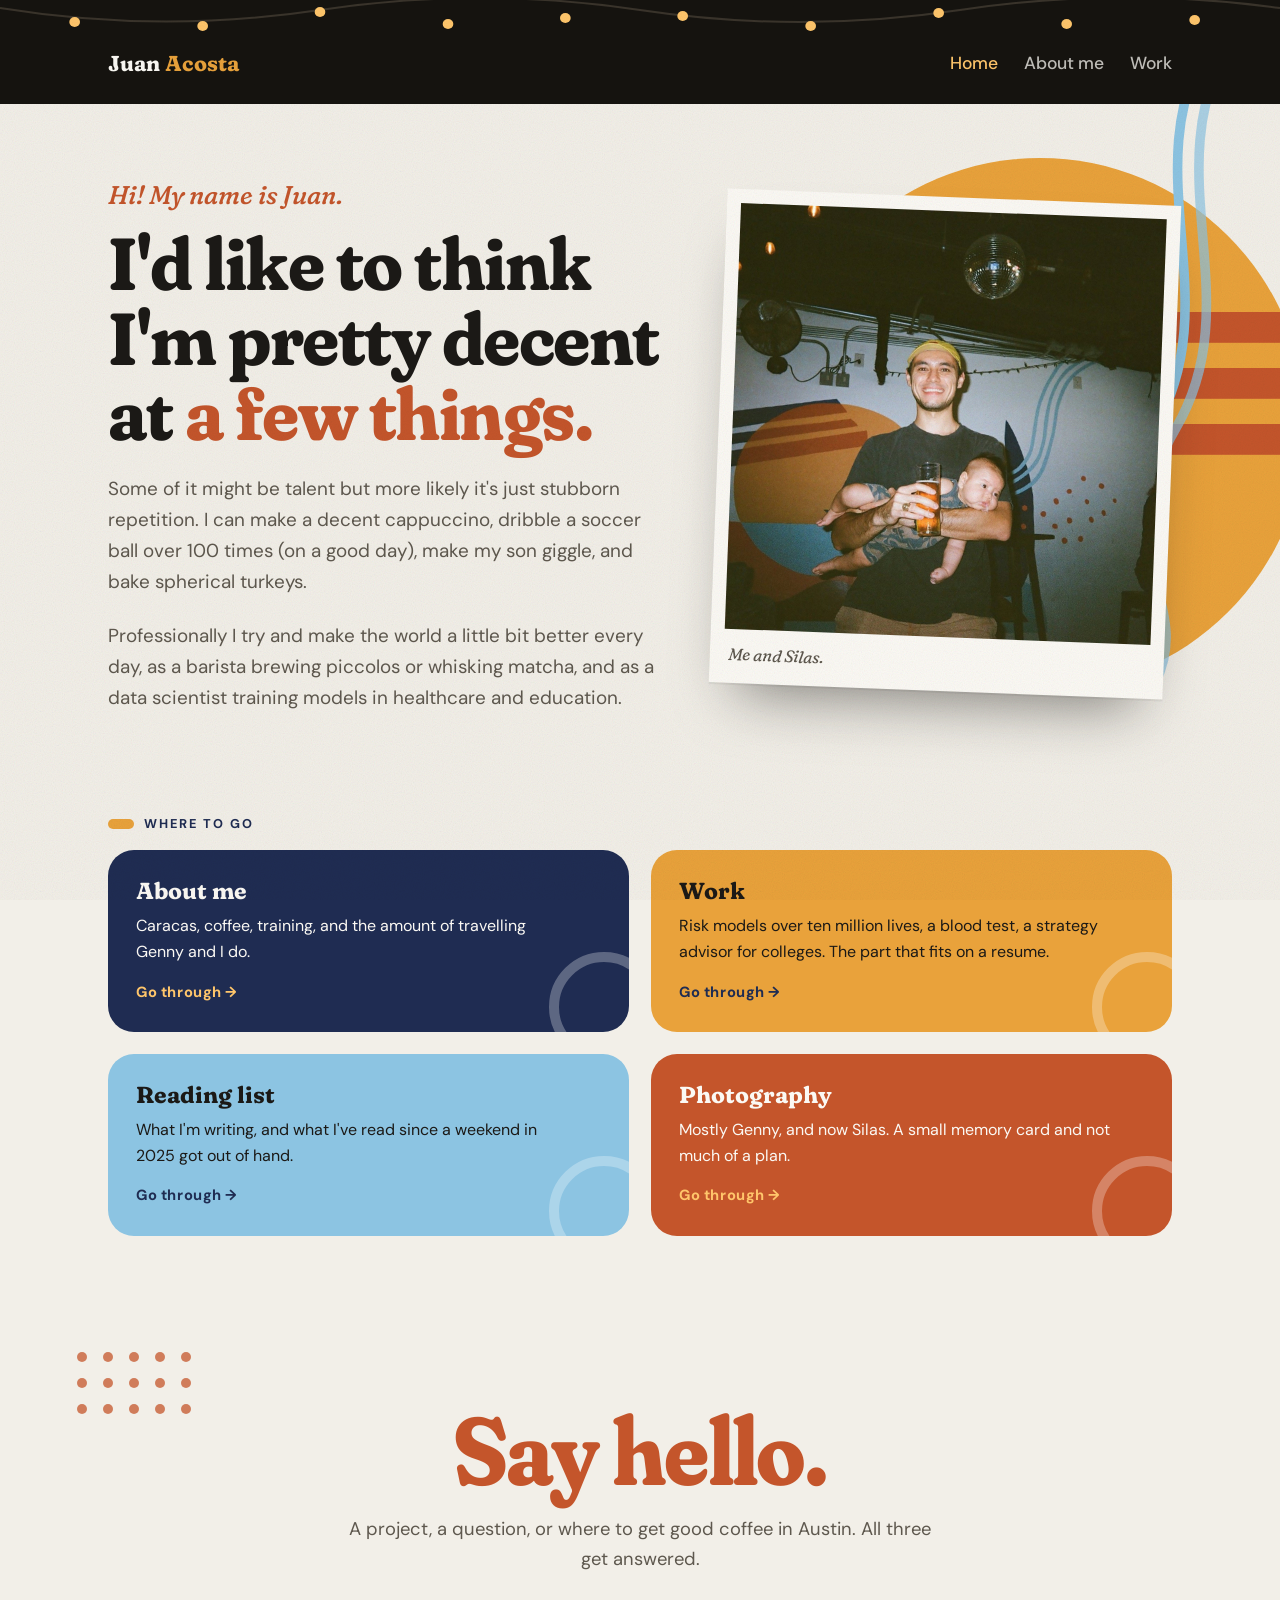
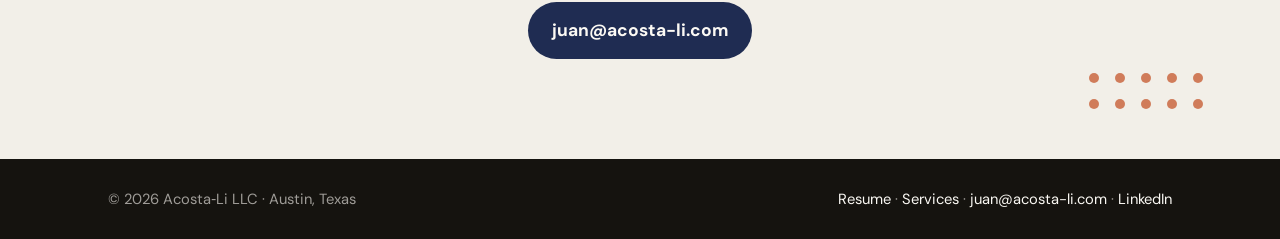
==== commit 38367a9b: "Rebuild site in the film style; split into Home / About me / Work Replaces the single-page site with" ====
--- a/index.html
+++ b/index.html
@@ -3,407 +3,78 @@
 <head>
 <meta charset="utf-8">
 <meta name="viewport" content="width=device-width, initial-scale=1">
-<title>Juan Acosta — I make AI earn its keep</title>
-<meta name="description" content="Juan Acosta takes AI past the pilot and into production — multi-agent systems, production ML, and the data infrastructure underneath. Healthcare, finance, education, and security. Austin, TX.">
-<link rel="icon" href="data:image/svg+xml,%3Csvg xmlns='http://www.w3.org/2000/svg' viewBox='0 0 32 32'%3E%3Crect width='32' height='32' fill='%23121814'/%3E%3Crect x='9' y='7' width='14' height='18' fill='%238FBE9B'/%3E%3C/svg%3E">
-<meta property="og:title" content="Juan Acosta — I make AI earn its keep">
-<meta property="og:description" content="Most AI stops at the demo. Getting a system into production, on real data, with someone accountable for the output — that's the part that pays.">
-<meta property="og:type" content="website">
-<meta property="og:image" content="https://acosta-li.com/assets/img/juan-acosta.jpg">
-<script type="application/ld+json">
-{
-  "@context": "https://schema.org",
-  "@type": "Person",
-  "name": "Juan Acosta",
-  "url": "https://acosta-li.com/",
-  "image": "https://acosta-li.com/assets/img/juan-acosta.jpg",
-  "jobTitle": "Founder & Principal Consultant",
-  "worksFor": { "@type": "Organization", "name": "Acosta-Li LLC" },
-  "address": { "@type": "PostalAddress", "addressLocality": "Austin", "addressRegion": "TX", "addressCountry": "US" },
-  "email": "mailto:juan@acosta-li.com",
-  "sameAs": ["https://www.linkedin.com/in/juan-acosta-556a39108/"],
-  "alumniOf": [
-    { "@type": "CollegeOrUniversity", "name": "Boston University" },
-    { "@type": "CollegeOrUniversity", "name": "The University of Texas at Austin" }
-  ],
-  "knowsAbout": ["Machine learning", "Multi-agent systems", "Healthcare AI", "Clinical trials", "Data infrastructure", "Risk modeling"]
-}
-</script>
-<link rel="canonical" href="https://acosta-li.com/">
-<meta property="og:url" content="https://acosta-li.com/">
-<link rel="preconnect" href="https://fonts.googleapis.com">
-<link rel="preconnect" href="https://fonts.gstatic.com" crossorigin>
-<link href="https://fonts.googleapis.com/css2?family=Bricolage+Grotesque:opsz,wght@12..96,400..800&family=Instrument+Sans:wght@400;500;600&family=JetBrains+Mono:wght@400;500&display=swap" rel="stylesheet">
-<link rel="stylesheet" href="assets/site.css">
-<script>document.documentElement.classList.add("js");</script>
+<title>Juan Acosta</title>
+<meta name="description" content="Juan Acosta — barista and data scientist in Austin, Texas. Coffee, training, travel, photography, reading, and AI systems for healthcare and education.">
+<link rel="icon" href="data:image/svg+xml,%3Csvg xmlns='http://www.w3.org/2000/svg' viewBox='0 0 32 32'%3E%3Crect width='32' height='32' rx='8' fill='%23F2EFE8'/%3E%3Ccircle cx='16' cy='16' r='9' fill='%23E9A23B'/%3E%3Crect x='0' y='12' width='32' height='2.5' fill='%23C4552B'/%3E%3Crect x='0' y='18' width='32' height='2.5' fill='%23C4552B'/%3E%3C/svg%3E">
+<meta property="og:title" content="Juan Acosta"><meta property="og:description" content="Juan Acosta — barista and data scientist in Austin, Texas. Coffee, training, travel, photography, reading, and AI systems for healthcare and education."><meta property="og:type" content="website">
+<link rel="preconnect" href="https://fonts.googleapis.com"><link rel="preconnect" href="https://fonts.gstatic.com" crossorigin>
+<link href="https://fonts.googleapis.com/css2?family=Fraunces:ital,opsz,wght,SOFT,WONK@0,9..144,400..900,100,1;1,9..144,400..700,100,1&family=DM+Sans:opsz,wght@9..40,400;9..40,500;9..40,700&display=swap" rel="stylesheet">
+<link rel="stylesheet" href="assets/film.css?v=20261022f">
 </head>
 <body>
-
 <a class="skip" href="#main">Skip to content</a>
-
-<nav class="nav">
-  <div class="nav__inner">
-    <a class="wordmark" href="./">ACOSTA&#8209;LI</a>
-    <div class="nav__links">
-      <a href="work/">Work</a>
-      <a href="services/">Services</a>
-      <a href="resume.html">Resume</a>
-      <a href="contact/">Contact</a>
-    </div>
-  </div>
-</nav>
+<div class="lights" aria-hidden="true">
+  <svg viewBox="0 0 1200 46" preserveAspectRatio="none">
+    <path d="M0 8 Q150 34 300 10 T600 10 T900 10 T1200 8" fill="none" stroke="#3A342B" stroke-width="2"/>
+    <g fill="#FFC66B">
+      <circle class="bulb" cx="70" cy="22" r="5"/><circle class="bulb" cx="190" cy="26" r="5"/><circle class="bulb" cx="300" cy="12" r="5"/>
+      <circle class="bulb" cx="420" cy="24" r="5"/><circle class="bulb" cx="530" cy="18" r="5"/><circle class="bulb" cx="640" cy="16" r="5"/>
+      <circle class="bulb" cx="760" cy="26" r="5"/><circle class="bulb" cx="880" cy="13" r="5"/><circle class="bulb" cx="1000" cy="24" r="5"/>
+      <circle class="bulb" cx="1120" cy="20" r="5"/>
+    </g>
+  </svg>
+</div>
+<nav class="nav"><div class="wrap nav__in">
+  <a class="logo" href="">Juan <span>Acosta</span></a>
+  <ul><li><a href="" aria-current="page">Home</a></li><li><a href="about/">About me</a></li><li><a href="work/">Work</a></li></ul>
+</div></nav>
 
 <main id="main">
+<header class="hero">
+  <div class="mural" aria-hidden="true">
+    <svg viewBox="0 0 400 400" class="sunshape">
+      <circle cx="200" cy="200" r="190" fill="#E9A23B"/>
+      <rect x="0" y="120" width="400" height="22" fill="#C4552B"/><rect x="0" y="160" width="400" height="22" fill="#C4552B"/><rect x="0" y="200" width="400" height="22" fill="#C4552B"/>
+    </svg>
+    <svg viewBox="0 0 120 600" class="waves" fill="none" stroke="#8CC4E2" stroke-width="9" stroke-linecap="round">
+      <path d="M90 0 C 20 120, 110 240, 40 360 S 60 520, 20 600"/>
+      <path d="M110 0 C 40 120, 130 240, 60 360 S 80 520, 40 600" opacity=".7"/>
+    </svg>
+  </div>
+  <div class="wrap hero__in">
+    <div>
+      <p class="hi it">Hi! My name is Juan.</p>
+      <h1 class="d">I'd like to think I'm pretty decent at <span class="sun">a few things.</span></h1>
+      <p class="lede">Some of it might be talent but more likely it's just stubborn repetition. I can make a decent cappuccino, dribble a soccer ball over 100 times (on a good day), make my son giggle, and bake spherical turkeys.</p>
+      <p class="lede">Professionally I try and make the world a little bit better every day, as a barista brewing piccolos or whisking matcha, and as a data scientist training models in healthcare and education.</p>
+    </div>
+    <figure class="print" style="margin:0">
+      <img src="assets/img/juan-and-silas.jpg" alt="Juan in a yellow cap, grinning, holding a beer in one hand and his baby son Silas tucked under the other arm, under a disco ball" width="1196" height="1200">
+      <figcaption>Me and Silas.</figcaption>
+    </figure>
+  </div>
+</header>
 
-  <!-- Hero ================================================================ -->
-  <header class="hero on-dark">
-    <div class="shell">
-      <p class="eyebrow">Juan Acosta &nbsp;/&nbsp; Acosta&#8209;Li LLC &nbsp;/&nbsp; Austin, Texas</p>
-      <h1 class="display d-xl hero__title">
-        I make AI <span class="stain">earn its keep.</span>
-      </h1>
-      <div class="hero__meta">
-        <p class="lede prose">
-          Multi&#8209;agent systems, production machine learning, and the data infrastructure
-          underneath — taken past the pilot, into production, and out to a number you can point
-          at. Healthcare, finance, education, and security.
-        </p>
-      </div>
-      <div class="now">
-        <p class="now__k">Now</p>
-        <p class="now__item"><strong>AI tools for education at the Bill &amp; Melinda Gates Foundation</strong>,
-        subcontracted through Alithi Management Consulting. My main engagement since
-        December&nbsp;2025.</p>
-        <p class="now__item"><strong>Applied AI advisory at Sylvan Labs</strong>, expanded this year
-        into hands&#8209;on build work.</p>
-      </div>
-
-      <div class="btn-row" style="margin-top: 2.25rem;">
-        <a class="btn" href="contact/">Start a project <span class="btn__arrow">&#8594;</span></a>
-        <a class="btn btn--ghost" href="#work">See the work</a>
-      </div>
-    </div>
-
-    <div class="hero__foot">
-      <div class="shell">
-        <div class="metrics">
-          <div class="metric reveal">
-            <div class="metric__value">$81M</div>
-            <div class="metric__label">Returned to the Medicare Trust Fund</div>
-          </div>
-          <div class="metric reveal" data-delay="1">
-            <div class="metric__value">10M+</div>
-            <div class="metric__label">Medicare &amp; Medicaid lives monitored</div>
-          </div>
-          <div class="metric reveal" data-delay="2">
-            <div class="metric__value">2M+</div>
-            <div class="metric__label">Predictions served per day, at peak</div>
-          </div>
-          <div class="metric reveal" data-delay="3">
-            <div class="metric__value">3&times;</div>
-            <div class="metric__label">Best in KLAS, healthcare AI/ML, 2021&ndash;2023</div>
-          </div>
-        </div>
-        <p class="metrics__note">Measured at ClosedLoop.ai, 2021&ndash;2024</p>
-      </div>
-    </div>
-  </header>
-
-  <!-- Services ============================================================ -->
-  <section class="band" id="services">
-    <div class="shell">
-      <div class="split" style="margin-bottom: clamp(2.5rem, 5vw, 4rem);">
-        <div class="reveal">
-          <p class="eyebrow">What I do</p>
-          <h2 class="display d-lg">Four things, done all the way to&nbsp;<span class="stain stain--armed">deployed.</span></h2>
-        </div>
-        <div class="reveal" data-delay="1">
-          <p class="prose" style="margin-top: 0.5rem;">
-            I take on work that has to survive contact with the real world — a regulator, a
-            clinician, a CFO, an on&#8209;call rotation. That constraint shapes everything below.
-            Engagements run from a two&#8209;week scoping sprint to a multi&#8209;quarter build.
-          </p>
-        </div>
-      </div>
-    </div>
-
-    <div class="services">
-      <article class="service reveal">
-        <span class="service__num">01</span>
-        <h3>Agentic systems &amp; LLM workflows</h3>
-        <p>Multi&#8209;agent pipelines that produce evidence&#8209;backed, auditable output rather than
-        plausible prose. Custom agent development kits, MCP and agent&#8209;to&#8209;agent architectures,
-        retrieval, fine&#8209;tuning, evaluation harnesses, and the cost controls that keep it all
-        viable at volume.</p>
-      </article>
-      <article class="service reveal" data-delay="1">
-        <span class="service__num">02</span>
-        <h3>Machine learning in production</h3>
-        <p>Prediction systems that run every day, not in a notebook. Distributed training and
-        deployment, drift and bias monitoring, and the integration work that connects a model
-        to the systems people actually use.</p>
-      </article>
-      <article class="service reveal">
-        <span class="service__num">03</span>
-        <h3>Data operations &amp; infrastructure</h3>
-        <p>The plumbing that decides whether any of it works: EHR and FHIR integration, lab
-        instruments, LIS, CRM, warehouse. ETL and feature pipelines from prototype to
-        production, with monitoring that holds up under an audit.</p>
-      </article>
-      <article class="service reveal" data-delay="1">
-        <span class="service__num">04</span>
-        <h3>Risk, forecasting &amp; analytics</h3>
-        <p>Claims forecasting, financial risk modeling, cohort and outcomes analysis, supply
-        chain vulnerability. Numbers a leadership team can act on and defend.</p>
-      </article>
-    </div>
-  </section>
-
-  <!-- Approach ============================================================ -->
-  <section class="band band--pine on-dark" id="approach">
-    <div class="shell">
-      <div class="reveal" style="margin-bottom: clamp(2.5rem, 5vw, 4rem);">
-        <p class="eyebrow">How an engagement runs</p>
-        <h2 class="display d-lg" style="max-width: 20ch;">Three stages. You own it at the end.</h2>
-      </div>
-      <div class="steps">
-        <div class="step reveal">
-          <span class="step__k">Stage one</span>
-          <h3>Scope</h3>
-          <p class="prose">A working session to define the decision the system has to support, the
-          data that actually exists, and what good has to look like. You leave with a written
-          scope and a fixed price — whether or not you keep going.</p>
-        </div>
-        <div class="step reveal" data-delay="1">
-          <span class="step__k">Stage two</span>
-          <h3>Build</h3>
-          <p class="prose">Short cycles, each ending in something that runs. You see the real
-          system on your real data instead of a deck describing one. Scope changes get priced
-          before they get built.</p>
-        </div>
-        <div class="step reveal" data-delay="2">
-          <span class="step__k">Stage three</span>
-          <h3>Hand off</h3>
-          <p class="prose">Deployed into your stack with monitoring, documentation, and your team
-          trained to run it. The goal is to make myself unnecessary, not retained.</p>
-        </div>
-      </div>
-    </div>
-  </section>
-
-  <!-- Work ================================================================ -->
-  <section class="band" id="work">
-    <div class="shell">
-      <div class="split split--wide-left" style="margin-bottom: clamp(2.5rem, 5vw, 4rem);">
-        <div class="reveal">
-          <p class="eyebrow">Selected work</p>
-          <h2 class="display d-lg">What I've&nbsp;<span class="stain stain--armed">built.</span></h2>
-        </div>
-      </div>
-
-      <div class="work">
-        <article class="case case--moss reveal">
-          <span class="case__client">Bill &amp; Melinda Gates Foundation, via Alithi &nbsp;/&nbsp; Higher education &nbsp;/&nbsp; 2025&ndash;</span>
-          <h3>Lucy, a strategy advisor for postsecondary transformation</h3>
-          <p class="case__body">College leaders mostly know <em>what</em> works. What they lack is a
-          way to tell which of it applies to their institution, at their stage, with their data.
-          Lucy matches an institution against <strong>7,000+ NCES records</strong>, infers where it
-          sits on a five&#8209;stage transformation journey, and returns only the research that fits.</p>
-          <div class="case__tags"><span>Multi&#8209;agent</span><span>Google ADK</span><span>Public good</span></div>
-        </article>
-
-        <article class="case reveal" data-delay="1">
-          <span class="case__client">Health Universe &times; i&#8209;Cubed &nbsp;/&nbsp; Clinical trials &nbsp;/&nbsp; 2024&ndash;2026</span>
-          <h3>Project LOOM</h3>
-          <p class="case__body">A documentation system that drafts a trial's entire document set as
-          one coherent body of work: protocol, manual of procedures, safety plan, patient
-          recruitment materials. Nothing gets invented, and nothing drifts — edit one document and
-          it surfaces every place that change contradicts the others.</p>
-          <p class="case__body">An i&#8209;Cubed Center initiative, validated and tested by Duke Clinical
-          Research Institute.</p>
-          <div class="case__tags"><span>AI architect</span><span>Agentic</span><span>Cross&#8209;document consistency</span></div>
-        </article>
-
-        <article class="case case--pine reveal">
-          <span class="case__client">ClosedLoop.ai &nbsp;/&nbsp; Healthcare AI &nbsp;/&nbsp; 2021&ndash;2024</span>
-          <h3>$81M returned to the Medicare Trust Fund</h3>
-          <p class="case__body">Led the data science organization — 10+ data scientists, engineers,
-          and project managers — reporting to the CEO as a non&#8209;voting member of the executive team,
-          and built the startup's professional services arm into a profitable line of business.
-          The models: chronic disease progression and hospital admission risk across 10M+ Medicare
-          and Medicaid lives, serving 2M+ predictions a day — presented at HFSA and the ADA and
-          published in the Journal of Cardiac Failure. The preventative programs they powered were
-          recognized by NAACOS and the Wall Street Journal.</p>
-          <div class="case__tags"><span>Team of 10+</span><span>P&amp;L ownership</span><span>Best in KLAS &times;3</span></div>
-        </article>
-
-        <article class="case reveal" data-delay="1">
-          <span class="case__client">Babson Diagnostics &nbsp;/&nbsp; Clinical diagnostics</span>
-          <h3>Counting platelets that don't want to be counted</h3>
-          <p class="case__body">Prick a finger and platelets start clumping at the wound within
-          seconds, and a clumped sample reads as a falsely low count. It's the reason small&#8209;volume
-          blood counts were long considered unreliable — published studies still find platelet bias
-          beyond allowable limits in roughly a third of capillary samples.</p>
-          <p class="case__body">Babson's answer was the inverse of Theranos's: stabilize a sample a
-          tenth the size of a normal draw and run it on proven analyzers in a real lab. I developed
-          the algorithmic assay that made the platelet count hold up, and operationalized it from
-          research prototype through commercial launch.</p>
-          <div class="case__tags"><span>Prototype &#8594; launch</span><span>Real&#8209;time ML</span><span>Instrument integration</span></div>
-        </article>
-
-        <article class="case case--pine reveal">
-          <span class="case__client">Health Universe &nbsp;/&nbsp; Oncology &nbsp;/&nbsp; 2024&ndash;2026</span>
-          <h3>The whole chart, read and sorted</h3>
-          <p class="case__body">A system that ingests a patient's complete medical record, determines
-          which cancer it's looking at — patients often have more than one — and assembles a full
-          clinical history for that specific disease. The summarizing isn't the hard part.
-          Disambiguating which findings, treatments, and dates belong to which primary is.</p>
-          <div class="case__tags"><span>Record ingestion</span><span>Medical NER</span><span>Clinical histories</span></div>
-        </article>
-
-        <article class="case reveal" data-delay="1">
-          <span class="case__client">Health Universe &nbsp;/&nbsp; Revenue cycle &nbsp;/&nbsp; 2024&ndash;2026</span>
-          <h3>Getting pathology invoices paid</h3>
-          <p class="case__body">An agent&#8209;to&#8209;agent system that submits, resubmits, and appeals
-          pathology invoices to payors. Before anything goes out it reviews each test against the
-          justification on file and flags what's missing or too thin — the gaps that turn into
-          denials. It pulls the patient's history to find the evidence that supports the test and
-          surfaces it, so it can either be attached or sent back to the physician with a note naming
-          exactly what's absent.</p>
-          <div class="case__tags"><span>Agent&#8209;to&#8209;agent</span><span>Payor workflows</span><span>Denial prevention</span></div>
-        </article>
-      </div>
-
-      <div class="roster reveal">
-        <h3 class="roster__k">Also active</h3>
-        <ul class="roster__list">
-          <li><strong>Sylvan Labs</strong> — applied AI advisory, now hands&#8209;on build work</li>
-          <li><strong>Atlas Mineral</strong> — B2B SaaS for precious metal order reporting and tracking, built for Alpax and running $1M+ monthly</li>
-        </ul>
-      </div>
-
-      <div class="roster reveal">
-        <h3 class="roster__k">Past engagements</h3>
-        <ul class="roster__list">
-          <li><strong>SpyCloud</strong> — supply chain attack vulnerability</li>
-          <li><strong>Capital Pulse</strong> — financial risk and forecasting</li>
-          <li><strong>Beheld</strong> — analytics and workflow design</li>
-        </ul>
-      </div>
-    </div>
-  </section>
-
-  <!-- About =============================================================== -->
-  <section class="band band--dark on-dark" id="about">
-    <div class="shell">
-      <div class="split">
-        <div class="reveal">
-          <p class="eyebrow">Who you'd be working with</p>
-          <h2 class="display d-md">Juan Acosta</h2>
-          <figure class="photo-frame" style="margin-top: 2rem;">
-            <span class="pf-img"><img src="assets/img/juan-acosta.jpg" alt="Juan Acosta, holding a coffee" width="767" height="958" loading="lazy"></span>
-          </figure>
-        </div>
-        <div class="reveal" data-delay="1">
-          <p class="prose" style="font-size: 1.05rem;">
-            I'm a data scientist and engineer in Austin, Texas. I hold an <strong>M.S. in Computer
-            Science from Boston University</strong> and a <strong>B.S. in Mathematics and B.A. in
-            Economics from UT Austin</strong>. As of July 2026, Acosta&#8209;Li is my only commitment.
-          </p>
-          <p class="prose" style="margin-top: 1.25rem;">
-            I've spent most of my career consulting — embedded inside client teams rather than
-            passing through them. Twice now a client has liked the work enough to bring me on
-            full&#8209;time, which is the part of the record I'd point at first. The work splits between
-            the clinical side (trials, diagnostics, population health) and the operational side
-            (claims forecasting, financial risk, supply chain security), which is usually where the
-            interesting problems live.
-          </p>
-          <p class="prose" style="margin-top: 1.25rem;">
-            Most engagements are me. When one needs more, I bring in a bench I've worked with for
-            years — four data scientists and two project managers — so a project can scale without
-            handing you a stranger. For work that needs a full delivery organization behind it, I
-            partner with <strong>Alithi Management Consulting</strong>, where I run the Gates
-            Foundation engagement today.
-          </p>
-          <p class="prose" style="margin-top: 1.25rem;">
-            Outside the practice I co&#8209;founded <a href="https://mucoffeeatx.com" target="_blank" rel="noopener" style="color: var(--moss); text-decoration: none; border-bottom: 1px solid currentColor;">Mù Coffee ATX</a> —
-            not just a shop but an importer, bringing Chinese coffee into the US through a supply
-            chain we run ourselves. Before any of this I played left wing for Baruta FC in
-            Venezuela's FUTVE.
-          </p>
-          <figure class="photo-frame photo-frame--wide" style="margin-top: 2rem;">
-            <span class="pf-img"><img src="assets/img/mu-coffee.jpg" alt="Juan pouring a matcha latte behind the bar at Mù Coffee ATX" width="1200" height="800" loading="lazy"></span>
-            <figcaption>Behind the bar at Mù Coffee ATX</figcaption>
-          </figure>
-          <div class="btn-row" style="margin-top: 2rem;">
-            <a class="btn btn--ghost" href="resume.html">Full resume <span class="btn__arrow">&#8594;</span></a>
-            <a class="btn btn--ghost" href="https://www.linkedin.com/in/juan-acosta-556a39108/" target="_blank" rel="noopener">LinkedIn</a>
-          </div>
-        </div>
-      </div>
-    </div>
-  </section>
-
-  <!-- CTA ================================================================= -->
-  <section class="band cta" id="contact">
-    <div class="shell">
-      <div class="split">
-        <div class="reveal">
-          <p class="eyebrow eyebrow--quiet" style="color: rgba(248,247,244,0.65);">Start here</p>
-          <h2 class="display d-lg">Most AI stops at the demo.</h2>
-        </div>
-        <div class="reveal" data-delay="1">
-          <p class="prose" style="font-size: 1.05rem;">
-            Mine starts there. Getting a system into production — in front of real users, on real
-            data, with someone accountable for the output — is the part that's hard, and it's the
-            part that pays.
-          </p>
-          <p class="prose" style="font-size: 1.05rem; margin-top: 1.25rem;">
-            I take on a small number of engagements at a time, so I can be straight with you about
-            whether yours is one I should take. Bring me the one that stalled: you'll get an honest
-            read on what finishing it takes, and a written scope with a fixed price.
-          </p>
-          <div class="btn-row" style="margin-top: 2rem;">
-            <a class="btn btn--ghost" href="mailto:juan@acosta-li.com?subject=Project%20inquiry">juan@acosta-li.com</a>
-            <a class="btn btn--ghost" href="tel:512-222-9438">512&#8209;222&#8209;9438</a>
-          </div>
-        </div>
-      </div>
-    </div>
-  </section>
-
+<section class="sec" style="padding-top:10px"><div class="wrap">
+  <p class="kicker">Where to go</p>
+  <div class="doors">
+    <a class="card c-navy" href="about/"><b>About me</b><p>Caracas, coffee, training, and the amount of travelling Genny and I do.</p><span class="go">Go through &rarr;</span></a>
+    <a class="card c-sun" href="work/"><b>Work</b><p>Risk models over ten million lives, a blood test, a strategy advisor for colleges. The part that fits on a resume.</p><span class="go">Go through &rarr;</span></a>
+    <a class="card c-sky" href="about/reading/"><b>Reading list</b><p>What I'm writing, and what I've read since a weekend in 2025 got out of hand.</p><span class="go">Go through &rarr;</span></a>
+    <a class="card c-rust" href="about/photos/"><b>Photography</b><p>Mostly Genny, and now Silas. A small memory card and not much of a plan.</p><span class="go">Go through &rarr;</span></a>
+  </div>
+</div></section>
+<section class="hello" id="hello">
+  <div class="dots" aria-hidden="true" style="left:6%;top:40px"><i></i><i></i><i></i><i></i><i></i><i></i><i></i><i></i><i></i><i></i><i></i><i></i><i></i><i></i><i></i></div>
+  <div class="dots" aria-hidden="true" style="right:6%;bottom:50px"><i></i><i></i><i></i><i></i><i></i><i></i><i></i><i></i><i></i><i></i></div>
+  <div class="wrap">
+    <h2 class="d">Say hello.</h2>
+    <p>A project, a question, or where to get good coffee in Austin. All three get answered.</p>
+    <a class="btn" href="mailto:juan@acosta-li.com">juan@acosta-li.com</a>
+  </div>
+</section>
 </main>
 
-<footer class="footer">
-  <div class="shell">
-    <div class="footer__grid">
-      <div>
-        <a class="wordmark" href="./" style="color: var(--paper); margin-bottom: 1rem;">ACOSTA&#8209;LI</a>
-        <p style="margin-top: 1rem; max-width: 32ch;">Applied AI and data science for healthcare, finance, education, and security. Austin, Texas.</p>
-      </div>
-      <div>
-        <h4>Site</h4>
-        <ul>
-          <li><a href="work/">Work</a></li>
-          <li><a href="services/">Services</a></li>
-          <li><a href="contact/">Contact</a></li>
-          <li><a href="resume.html">Resume</a></li>
-        </ul>
-      </div>
-      <div>
-        <h4>Contact</h4>
-        <ul>
-          <li><a href="mailto:juan@acosta-li.com">juan@acosta-li.com</a></li>
-          <li><a href="tel:512-222-9438">512&#8209;222&#8209;9438</a></li>
-          <li><a href="https://www.linkedin.com/in/juan-acosta-556a39108/" target="_blank" rel="noopener">LinkedIn</a></li>
-        </ul>
-      </div>
-    </div>
-    <hr class="rule" style="margin-block: 2.5rem 1.5rem;">
-    <p style="font-size: 0.8rem;">&copy; 2026 Acosta&#8209;Li LLC</p>
-  </div>
-</footer>
-
-<script src="assets/site.js" defer></script>
+<footer class="foot"><div class="wrap foot__in"><span>&copy; 2026 Acosta&#8209;Li LLC &middot; Austin, Texas</span><span><a href="resume.html">Resume</a> &middot; <a href="services/">Services</a> &middot; <a href="mailto:juan@acosta-li.com">juan@acosta-li.com</a> &middot; <a href="https://www.linkedin.com/in/juan-acosta-556a39108/" target="_blank" rel="noopener">LinkedIn</a></span></div></footer>
 </body>
 </html>
--- a/assets/film.css
+++ b/assets/film.css
@@ -0,0 +1,255 @@
+/* Prototype D: the mural wall from the disco-ball photo.
+   Chalky wall, mustard sun, burnt orange, navy, sky-blue waves, warm bulbs, film grain. */
+:root{
+  --wall:#F2EFE8; --paper:#FBF9F4; --ink:#1B1916; --night:#15130F; --muted:#5E584E;
+  --sun:#E9A23B; --rust:#C4552B; --navy:#1F2C52; --sky:#8CC4E2; --bulb:#FFC66B;
+  --display:"Fraunces",Georgia,serif; --sans:"DM Sans",system-ui,sans-serif;
+}
+*,*::before,*::after{box-sizing:border-box}
+html{-webkit-text-size-adjust:100%}
+body{margin:0;background:var(--wall);color:var(--ink);font-family:var(--sans);font-size:17.5px;line-height:1.65;-webkit-font-smoothing:antialiased;overflow-x:hidden}
+/* film grain over everything */
+body::after{content:"";position:fixed;inset:0;pointer-events:none;z-index:50;opacity:.13;mix-blend-mode:multiply;
+  background-image:url("data:image/svg+xml,%3Csvg xmlns='http://www.w3.org/2000/svg' width='180' height='180'%3E%3Cfilter id='n'%3E%3CfeTurbulence type='fractalNoise' baseFrequency='.9' numOctaves='2' stitchTiles='stitch'/%3E%3C/filter%3E%3Crect width='100%25' height='100%25' filter='url(%23n)'/%3E%3C/svg%3E")}
+img{max-width:100%;display:block}a{color:inherit}p{margin:0}h1,h2,h3{margin:0}
+.wrap{max-width:1120px;margin:0 auto;padding:0 28px}
+.d{font-family:var(--display);font-variation-settings:"SOFT" 100,"WONK" 1;font-weight:700;letter-spacing:-.02em;line-height:1.02}
+.it{font-family:var(--display);font-style:italic;font-variation-settings:"SOFT" 100,"WONK" 1;font-weight:500}
+
+/* string lights along the top */
+.lights{height:46px;background:var(--night);position:relative;overflow:hidden}
+.lights svg{position:absolute;inset:0;width:100%;height:100%}
+.nav{background:var(--night);color:var(--paper);padding:0 0 22px}
+.nav__in{display:flex;justify-content:space-between;align-items:center;gap:18px;flex-wrap:wrap}
+.logo{font-family:var(--display);font-variation-settings:"SOFT" 100,"WONK" 1;font-weight:700;font-size:1.35rem;text-decoration:none}
+.logo span{color:var(--sun)}
+.nav ul{display:flex;gap:6px 26px;flex-wrap:wrap;list-style:none;margin:0;padding:0}
+.nav ul a{text-decoration:none;color:rgba(251,249,244,.75);font-weight:500}.nav ul a:hover{color:var(--bulb)}
+
+/* hero: the mural */
+.hero{position:relative;padding:70px 0 90px}
+.mural{position:absolute;inset:0;pointer-events:none;overflow:hidden}
+.mural svg{position:absolute}
+.sunshape{width:min(560px,48vw);right:max(-120px,calc(50% - 680px));top:40px}
+.waves{height:640px;right:max(4px,calc(50% - 600px));top:-60px}
+.hero__in{position:relative;display:grid;grid-template-columns:1.1fr .9fr;gap:56px;align-items:center}
+.hi{font-size:1.6rem;color:var(--rust);margin-bottom:10px}
+.hero h1{font-size:clamp(2.7rem,6vw,4.6rem)}
+.hero h1 .sun{color:var(--rust)}
+.lede{font-size:1.18rem;color:var(--muted);max-width:50ch;margin-top:22px}
+.btns{display:flex;gap:12px;flex-wrap:wrap;margin-top:30px}
+.btn{display:inline-block;padding:14px 24px;border-radius:999px;background:var(--navy);color:var(--paper);font-weight:700;text-decoration:none;transition:transform .2s,background .2s}
+.btn:hover{transform:translateY(-2px) rotate(-1deg);background:var(--rust)}
+.btn.alt{background:var(--sun);color:var(--ink)}.btn.alt:hover{background:var(--bulb)}
+
+/* the photo as a film print */
+.print{background:var(--paper);padding:14px 14px 54px;box-shadow:0 2px 0 rgba(0,0,0,.05),0 34px 60px -28px rgba(27,25,22,.55);transform:rotate(2.2deg);position:relative;max-width:460px;justify-self:center}
+.print img{width:100%;height:auto;aspect-ratio:1}
+.print figcaption{position:absolute;left:18px;right:18px;bottom:14px;font-family:var(--display);font-style:italic;font-variation-settings:"SOFT" 100,"WONK" 1;font-size:1.05rem;color:var(--muted)}
+.print .stamp{position:absolute;right:26px;bottom:66px;font:700 .8rem/1 ui-monospace,monospace;color:#FF9A3C;letter-spacing:.08em;text-shadow:0 0 6px rgba(255,140,40,.7)}
+
+/* sections */
+.sec{padding:76px 0}
+.kicker{font-size:.8rem;letter-spacing:.16em;text-transform:uppercase;font-weight:700;color:var(--navy);margin-bottom:16px;display:flex;align-items:center;gap:10px}
+.kicker::before{content:"";width:26px;height:10px;border-radius:999px;background:var(--sun)}
+.now{display:grid;grid-template-columns:repeat(3,1fr);gap:20px}
+.card{border-radius:26px;padding:28px;position:relative;overflow:hidden}
+.card b{display:block;font-family:var(--display);font-variation-settings:"SOFT" 100,"WONK" 1;font-size:1.45rem;line-height:1.15;margin-bottom:8px}
+.card p{font-size:1rem}
+.c-sun{background:var(--sun)}.c-sky{background:var(--sky)}.c-rust{background:var(--rust);color:var(--paper)}
+.card::after{content:"";position:absolute;right:-30px;bottom:-30px;width:110px;height:110px;border-radius:50%;border:10px solid rgba(255,255,255,.28)}
+
+.why{display:grid;grid-template-columns:.9fr 1.1fr;gap:56px;align-items:start}
+.why h2{font-size:clamp(2.1rem,4vw,3.1rem)}
+.why h2 .it{color:var(--rust)}
+.prose{color:var(--muted);font-size:1.08rem}
+
+/* night section: things I love, under the disco ball */
+.night{background:var(--night);color:var(--paper);position:relative;overflow:hidden}
+.night .kicker{color:var(--sky)}
+.night h2{font-size:clamp(2.2rem,4.4vw,3.4rem);max-width:16ch}
+.night h2 .it{color:var(--bulb)}
+.disco{position:absolute;right:6%;top:-20px;width:150px;opacity:.9}
+.loves{display:grid;grid-template-columns:1fr 1fr;gap:22px;margin-top:44px}
+.love{border:1.5px solid rgba(251,249,244,.16);border-radius:26px;padding:30px}
+.love h3{font-family:var(--display);font-variation-settings:"SOFT" 100,"WONK" 1;font-weight:600;font-size:1.5rem;margin-bottom:8px}
+.love p{color:rgba(251,249,244,.74)}
+.love:nth-child(1) h3{color:var(--sun)}.love:nth-child(2) h3{color:var(--sky)}.love:nth-child(3) h3{color:#F08A5D}.love:nth-child(4) h3{color:var(--bulb)}
+.love a{color:var(--bulb)}
+.mu{display:grid;grid-template-columns:.8fr 1.2fr;gap:40px;align-items:center;margin-top:56px}
+.mu .print{transform:rotate(-2deg);max-width:none;padding-bottom:50px}
+.mu .print{max-width:400px}.mu .print img{aspect-ratio:2/3;object-fit:cover}
+
+.workband{background:var(--navy);color:var(--paper);border-radius:34px;padding:48px;display:grid;grid-template-columns:1fr auto;gap:30px;align-items:center;position:relative;overflow:hidden}
+.workband h2{font-size:clamp(1.8rem,3vw,2.4rem);margin-bottom:10px}
+.workband p{color:rgba(251,249,244,.78);max-width:58ch}
+.workband .btn{background:var(--sun);color:var(--ink)}
+.workband svg{position:absolute;right:-40px;top:-40px;opacity:.5}
+
+.hello{text-align:center;padding:90px 0 100px;position:relative}
+.hello h2{font-size:clamp(3rem,8vw,6rem);color:var(--rust)}
+.hello p{color:var(--muted);font-size:1.15rem;margin:14px auto 28px;max-width:46ch}
+.dots{display:grid;grid-template-columns:repeat(5,10px);gap:16px;position:absolute}
+.dots i{width:10px;height:10px;border-radius:50%;background:var(--rust);opacity:.75}
+
+.foot{background:var(--night);color:rgba(251,249,244,.6);padding:28px 0;font-size:.92rem}
+.foot__in{display:flex;justify-content:space-between;gap:16px;flex-wrap:wrap}.foot a{color:var(--paper);text-decoration:none}
+
+@media (max-width:860px){
+  .hero__in,.why,.loves,.mu,.workband{grid-template-columns:1fr}
+  .now{grid-template-columns:1fr}
+  .hero{padding:44px 0 70px}.sec{padding:56px 0}
+  .disco{width:96px;right:-10px}
+  .workband{padding:34px 26px}
+  .print{max-width:380px}
+  .waves{display:none}
+  .sunshape{width:110vw;right:-30vw;top:auto;bottom:-120px}
+}
+@media (max-width:520px){.wrap{padding:0 16px}.dots{display:none}}
+@media (prefers-reduced-motion:no-preference){
+  .bulb{animation:glow 3.6s ease-in-out infinite}
+  .bulb:nth-of-type(2n){animation-delay:-1.2s}.bulb:nth-of-type(3n){animation-delay:-2.4s}
+  @keyframes glow{50%{opacity:.55}}
+  .disco{animation:spin 14s linear infinite}@keyframes spin{to{transform:rotate(360deg)}}
+}
+
+/* ============================================================
+   additions for the multi-page site (interior pages, lists)
+   ============================================================ */
+
+/* interior page header: smaller than the home hero, same furniture */
+.page-head{position:relative;padding:58px 0 10px}
+.page-head h1{font-size:clamp(2.3rem,5vw,3.6rem)}
+.page-head .lede{margin-top:20px;max-width:56ch}
+.page-head .sun{color:var(--rust)}
+
+/* generic two-column split */
+.split{display:grid;grid-template-columns:.9fr 1.1fr;gap:56px;align-items:start}
+
+/* reading: one entry per book, room for a note under each */
+.books{display:grid;gap:18px;margin-top:8px}
+.book{background:var(--paper);border-radius:24px;padding:26px 28px;box-shadow:0 2px 0 rgba(0,0,0,.04),0 20px 40px -32px rgba(27,25,22,.5)}
+.book h3{font-family:var(--display);font-variation-settings:"SOFT" 100,"WONK" 1;font-weight:600;font-size:1.35rem;line-height:1.2}
+.book .by{color:var(--muted);font-size:.95rem;margin-top:2px}
+.book .note{color:var(--muted);margin-top:12px}
+.book .note em{font-style:normal;color:var(--ink)}
+.book.unwritten{background:transparent;border:1.5px dashed rgba(94,88,78,.3);box-shadow:none}
+.book.unwritten h3{font-weight:500}
+.shelf{display:flex;flex-wrap:wrap;gap:10px;margin-top:18px}
+.shelf span{background:var(--paper);border-radius:999px;padding:8px 16px;font-size:.95rem;color:var(--muted);box-shadow:0 1px 0 rgba(0,0,0,.04)}
+.night .shelf span{background:rgba(251,249,244,.1);color:rgba(251,249,244,.78);box-shadow:none}
+
+/* photos: film prints in a loose grid */
+.shots{display:grid;grid-template-columns:repeat(3,1fr);gap:30px;margin-top:40px;align-items:start}
+.shots .print{max-width:none;justify-self:stretch;margin:0}
+.shots .print:nth-child(2n){transform:rotate(-1.8deg)}
+.shots .print:nth-child(3n){transform:rotate(1.2deg)}
+.gear{display:grid;grid-template-columns:repeat(2,1fr);gap:18px;margin-top:34px}
+.gear div{border:1.5px solid rgba(94,88,78,.2);border-radius:22px;padding:22px 24px}
+.gear b{display:block;font-family:var(--display);font-variation-settings:"SOFT" 100,"WONK" 1;font-size:1.2rem;margin-bottom:4px}
+.gear p{color:var(--muted);font-size:1rem}
+
+/* work page: case studies */
+.cases{display:grid;grid-template-columns:1fr 1fr;gap:20px;margin-top:8px}
+.case{background:var(--paper);border-radius:26px;padding:30px;box-shadow:0 2px 0 rgba(0,0,0,.04),0 24px 46px -34px rgba(27,25,22,.5)}
+.case.wide{grid-column:1/-1}
+.case h3{font-family:var(--display);font-variation-settings:"SOFT" 100,"WONK" 1;font-weight:600;font-size:1.5rem;margin-bottom:6px}
+.case .meta{font-size:.82rem;letter-spacing:.1em;text-transform:uppercase;font-weight:700;color:var(--navy);margin-bottom:12px}
+.case p{color:var(--muted);margin-bottom:10px}
+.case p strong{color:var(--ink);font-weight:600}
+.case.navy{background:var(--navy);color:var(--paper)}
+.case.navy .meta{color:var(--sky)}.case.navy p{color:rgba(251,249,244,.8)}.case.navy p strong{color:#fff}
+.case.rust{background:var(--rust);color:var(--paper)}
+.case.rust .meta{color:var(--bulb)}.case.rust p{color:rgba(251,249,244,.86)}.case.rust p strong{color:#fff}
+.tags{display:flex;flex-wrap:wrap;gap:8px;margin-top:14px}
+.tags span{font-size:.85rem;padding:6px 13px;border-radius:999px;background:rgba(31,44,82,.08);color:var(--navy);font-weight:500}
+.case.navy .tags span,.case.rust .tags span{background:rgba(255,255,255,.18);color:#fff}
+
+/* numbered outcome list */
+.outcomes{list-style:none;margin:22px 0 0;padding:0;display:grid;gap:12px}
+.outcomes li{position:relative;padding-left:34px;color:var(--muted)}
+.outcomes li::before{content:"";position:absolute;left:0;top:.55em;width:20px;height:8px;border-radius:999px;background:var(--sun)}
+.night .outcomes li{color:rgba(251,249,244,.78)}
+.night .outcomes li::before{background:var(--sky)}
+
+/* simple labelled list */
+.roster{margin-top:26px}
+.roster ul{list-style:none;margin:10px 0 0;padding:0;display:grid;gap:12px}
+.roster li{color:var(--muted);padding-left:18px;border-left:2px solid rgba(233,162,59,.6)}
+.roster li strong{color:var(--ink);font-weight:600}
+.night .roster li{color:rgba(251,249,244,.76);border-left-color:rgba(140,196,226,.6)}
+.night .roster li strong{color:#fff}
+
+/* skip link + focus */
+.skip{position:absolute;left:-9999px}
+.skip:focus{left:16px;top:16px;z-index:99;background:var(--sun);color:var(--ink);padding:10px 16px;border-radius:999px;font-weight:700}
+a:focus-visible,.btn:focus-visible{outline:3px solid var(--rust);outline-offset:3px}
+
+/* nav current page */
+.nav ul a[aria-current="page"]{color:var(--bulb)}
+
+@media (max-width:860px){
+  .split,.gear{grid-template-columns:1fr}
+  .shots{grid-template-columns:1fr 1fr}
+  .cases{grid-template-columns:1fr}
+  .page-head{padding:40px 0 6px}
+}
+@media (max-width:520px){
+  .shots{grid-template-columns:1fr}
+}
+
+/* ============================================================
+   Layering fix: the mural is decoration, so it paints BEHIND the words.
+   .hero worked only because .hero__in is position:relative; the plain
+   .wrap inside .page-head / .night / .hello is static, so an absolutely
+   positioned sibling (.mural, .disco, .dots) was painting on top of it.
+   ============================================================ */
+.mural,.disco,.dots{z-index:0}
+.hero__in,.page-head>.wrap,.night>.wrap,.hello>.wrap{position:relative;z-index:1}
+
+/* interior pages get a smaller sun, parked right of the 56ch text column */
+.page-head .sunshape{width:min(340px,32vw);right:max(-100px,calc(50% - 620px));top:0}
+/* keep the heading clear of the sun: rust text on rust stripes disappears */
+.page-head h1{max-width:20ch}
+.page-head .waves{height:460px;top:-40px}
+
+@media (max-width:860px){
+  /* nowhere for it to go on a phone: the text runs full width */
+  .page-head .mural{display:none}
+}
+
+/* ============================================================
+   Landing page: four doors. The home page stopped being a scroll.
+   ============================================================ */
+.doors{display:grid;grid-template-columns:1fr 1fr;gap:22px}
+.doors .card{text-decoration:none;color:var(--ink);display:block;min-height:172px;transition:transform .2s}
+/* specificity: .doors .card beats .c-navy, so re-assert the light text here */
+.doors .c-navy,.doors .c-rust{color:var(--paper)}
+.doors .c-navy .go,.doors .c-rust .go{color:var(--bulb)}
+.doors .card:hover{transform:translateY(-3px) rotate(-.6deg)}
+.doors .card p{max-width:40ch;margin-top:4px}
+.doors .card .go{display:block;margin-top:14px;font-weight:700;font-size:.92rem;letter-spacing:.04em}
+.c-navy{background:var(--navy);color:var(--paper)}
+.c-sky .go,.c-sun .go{color:var(--navy)}
+@media (max-width:860px){.doors{grid-template-columns:1fr}}
+
+/* life page: a stack of distinct sections, each with its own kicker */
+.life-sec{scroll-margin-top:20px}
+.jump{display:flex;flex-wrap:wrap;gap:10px;margin-top:26px}
+.jump a{text-decoration:none;border:1.5px solid var(--line,rgba(94,88,78,.3));border-radius:999px;padding:9px 18px;font-weight:500;font-size:.95rem;color:var(--ink)}
+.jump a:hover{background:var(--sun);border-color:var(--sun)}
+.todo{border-left:3px solid var(--sun);padding:4px 0 4px 16px;margin-top:16px;color:var(--muted);font-size:.98rem}
+
+/* ============================================================
+   Secondary nav for the About branch: sits under the dark bar.
+   ============================================================ */
+.subnav{background:var(--night);padding:0 0 16px;margin-top:-22px}
+.subnav .wrap{display:flex;flex-wrap:wrap;gap:8px 22px}
+.subnav a{text-decoration:none;color:rgba(251,249,244,.55);font-size:.95rem;font-weight:500;padding:6px 0;border-bottom:2px solid transparent}
+.subnav a:hover{color:var(--bulb)}
+.subnav a.on{color:var(--paper);border-bottom-color:var(--sun)}
+
+/* "what I'm writing" block above the reading list */
+.writing{border:2px dashed rgba(94,88,78,.4);border-radius:26px;padding:32px;display:grid;grid-template-columns:1fr 1fr;gap:34px;align-items:start}
+.writing h3{font-family:var(--display);font-variation-settings:"SOFT" 100,"WONK" 1;font-size:2rem;color:var(--rust);margin-bottom:10px}
+@media (max-width:860px){.writing{grid-template-columns:1fr;padding:26px}}
